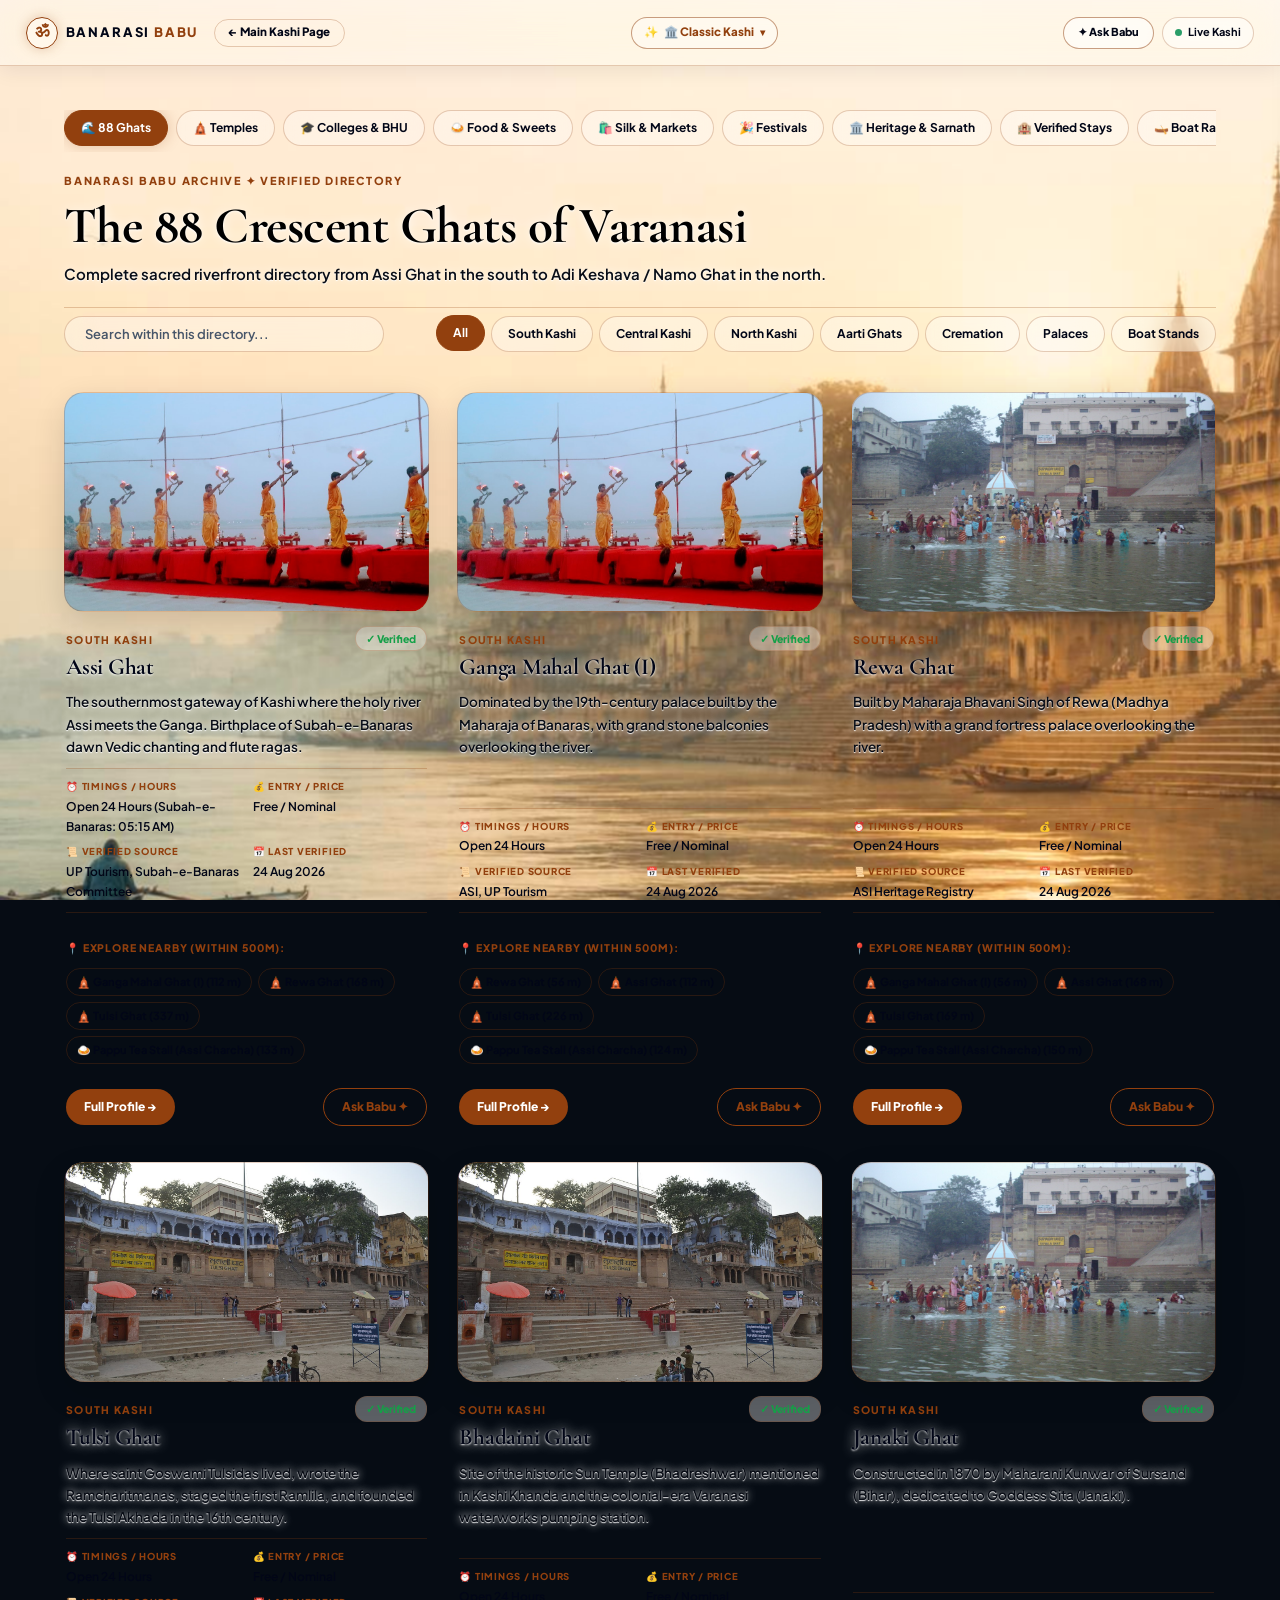
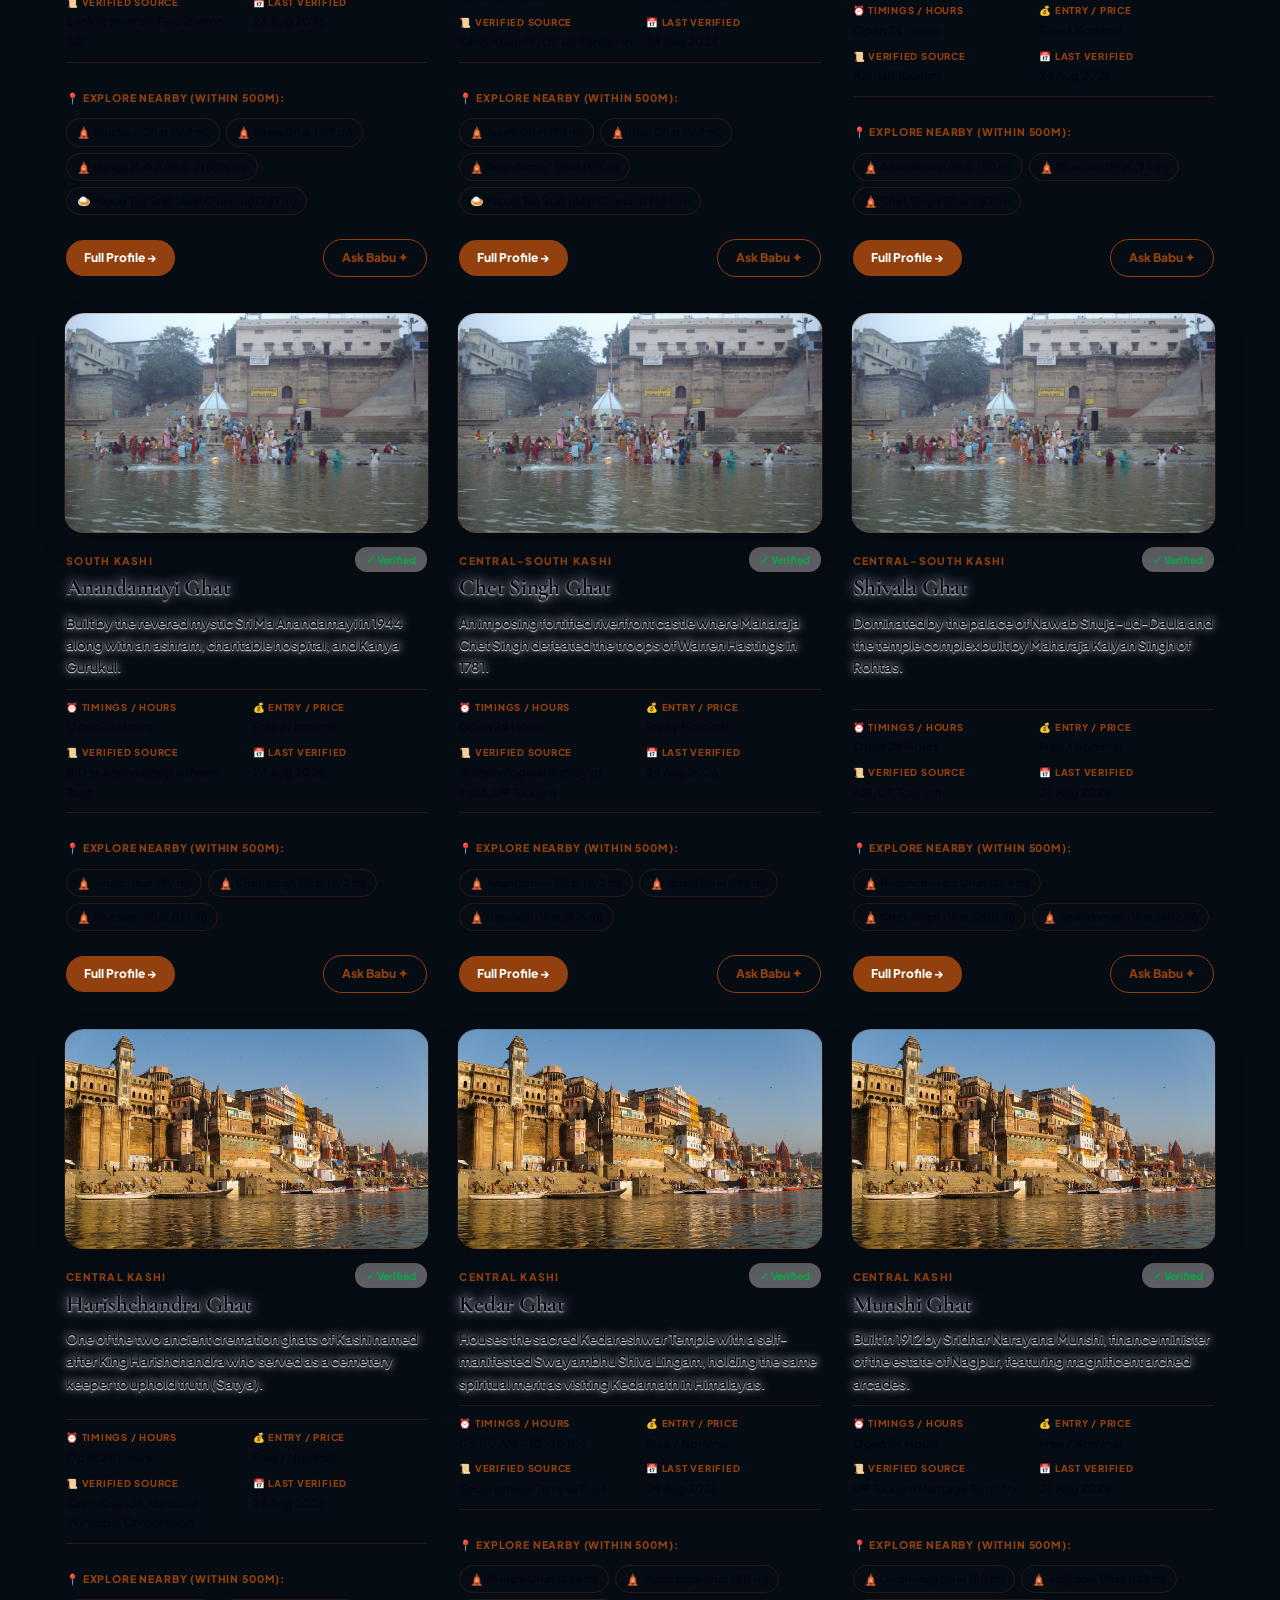
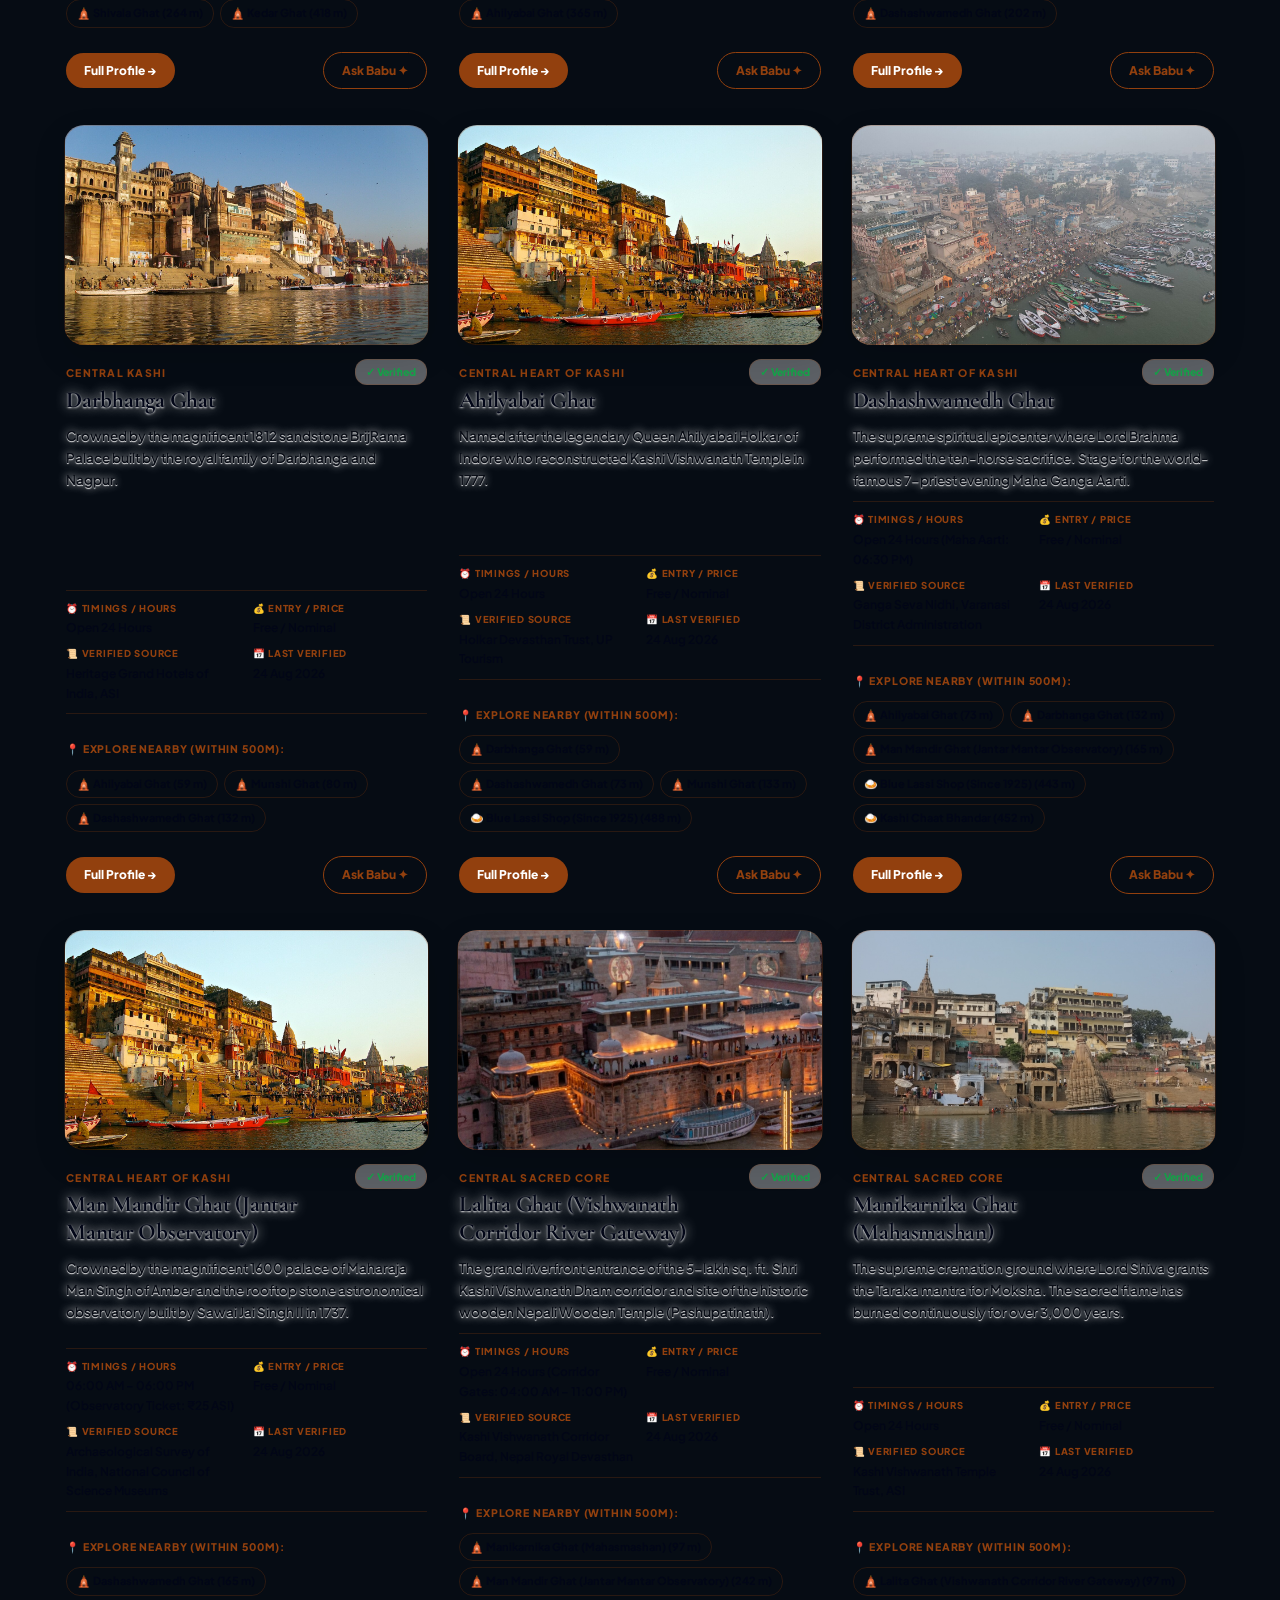
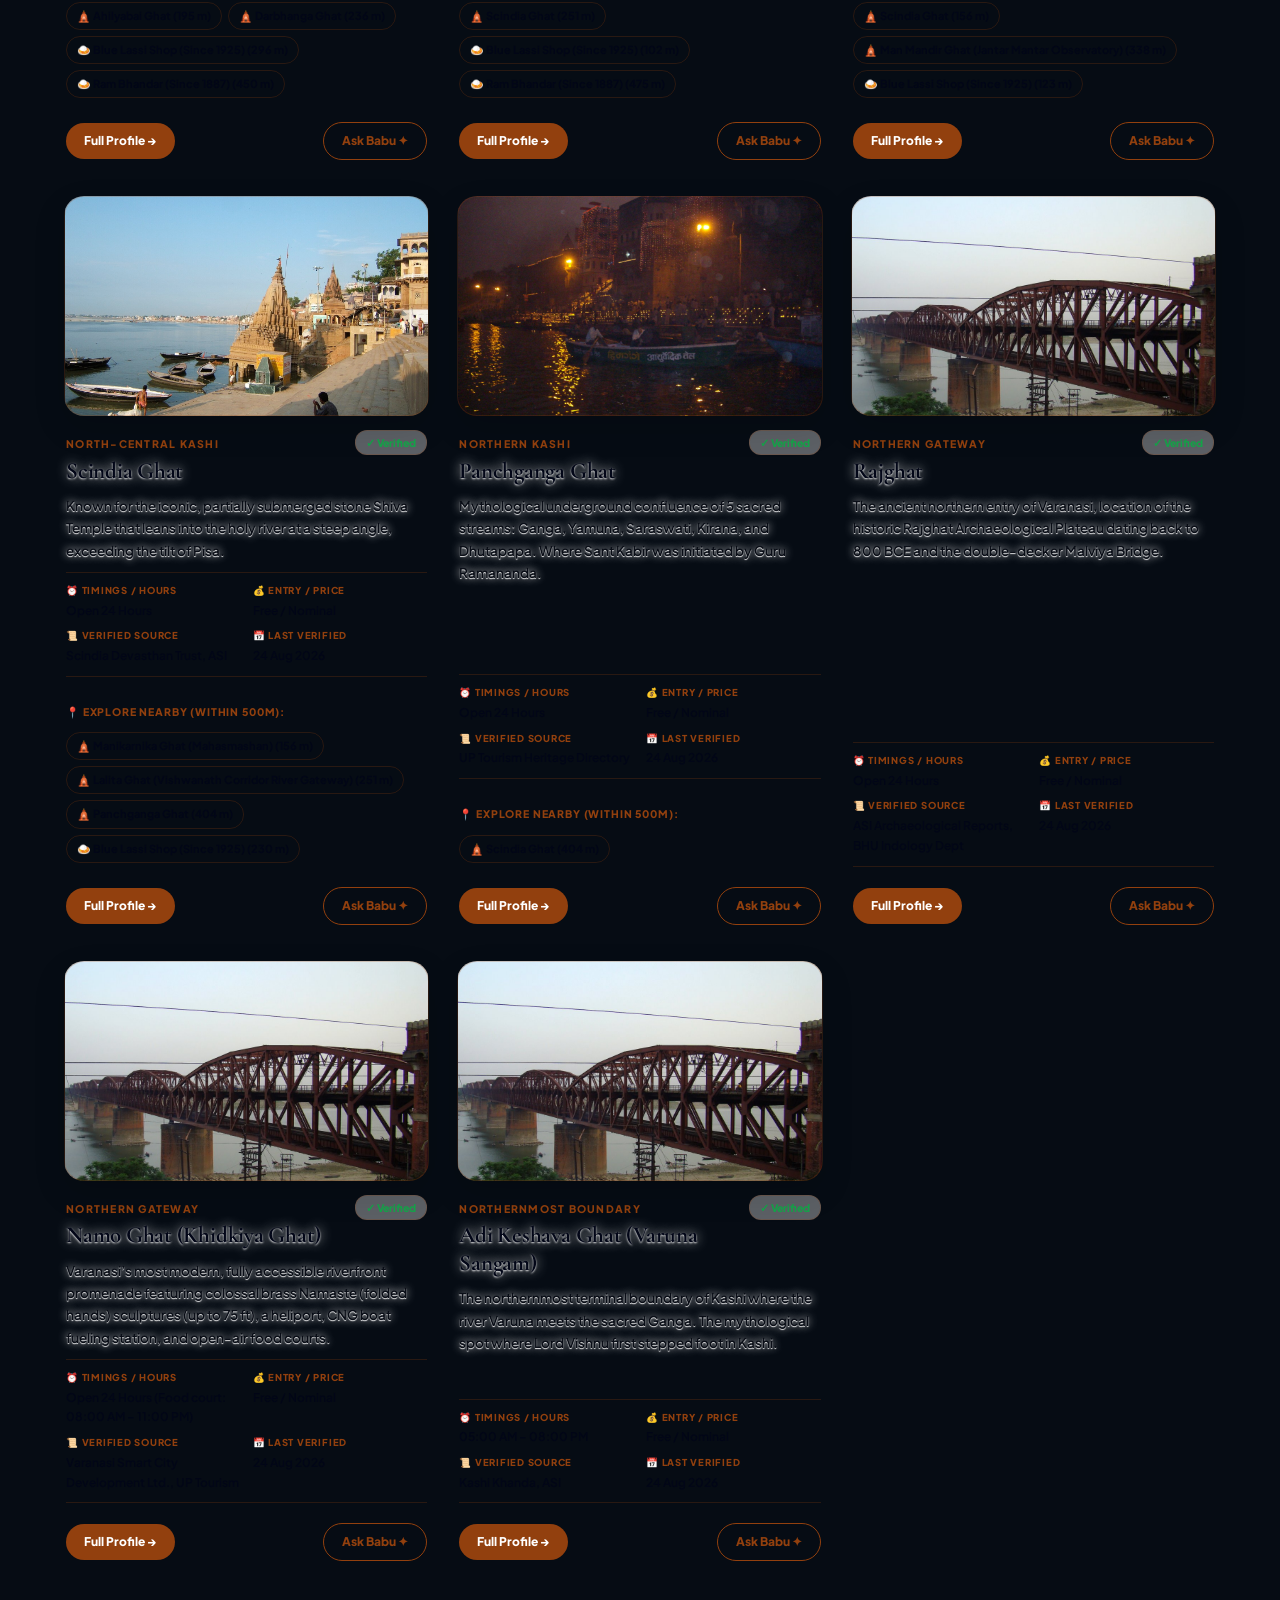
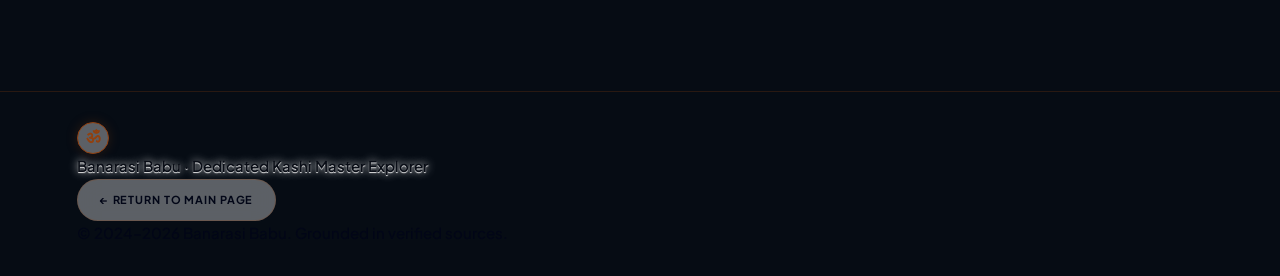
==== category.html @ a5ce39dd "feat: initialize Banarasi Babu project repository and core directory structure" ====
<!doctype html>
<html lang="en" data-page-theme="normal" data-theme-mode="day">
<head>
  <meta charset="UTF-8">
  <meta name="viewport" content="width=device-width, initial-scale=1.0">
  <meta name="description" content="Banarasi Babu — Dedicated Master Explorer for Varanasi Ghats, Temples, Heritage, Food, and Markets.">
  <title>Master Explorer | Banarasi Babu</title>
  
  <!-- Google Fonts: Cormorant Garamond (Editorial Serif) & Plus Jakarta Sans (Clean Modern UI) -->
  <link rel="preconnect" href="https://fonts.googleapis.com">
  <link rel="preconnect" href="https://fonts.gstatic.com" crossorigin>
  <link href="https://fonts.googleapis.com/css2?family=Cormorant+Garamond:ital,wght@0,500;0,600;0,700;1,500;1,600;1,700&family=Plus+Jakarta+Sans:wght@400;500;600;700;800&display=swap" rel="stylesheet">
  
  <link rel="stylesheet" href="styles.css">
  <link rel="stylesheet" href="category.css">
</head>
<body>
  <!-- ====================================================================
       FULL-PAGE 100% UNBLOCKED LIVING 4K BACKGROUND (PARALLAX MOTION)
       ==================================================================== -->
  <div class="ambient-living-bg-container" id="ambient-living-bg" aria-hidden="true">
    <div class="living-photo-layer" id="living-photo-layer"></div>
    <canvas class="living-particle-canvas" id="living-particle-canvas"></canvas>
    <div class="ambient-clarity-overlay"></div>
  </div>

  <!-- ====================================================================
       BEAUTIFULLY DECORATED SLEEK FLOATING HEADER
       ==================================================================== -->
  <header class="luxury-floating-navbar" data-header>
    <div class="nav-brand-group">
      <a class="brand" href="index.html" aria-label="Back to home">
        <span class="brand-om" aria-hidden="true">ॐ</span>
        <span class="brand-name">BANARASI <em>BABU</em></span>
      </a>
      <a href="index.html" class="back-home-pill">← Main Kashi Page</a>
      <span class="mode-badge" data-mode-indicator>☀️ DAYLIGHT MOOD</span>
    </div>

    <!-- Main Navigation Links -->
    <nav class="desktop-nav-menu" aria-label="Category Navigation">
      <!-- Compact Themes Dropdown Button -->
      <div class="theme-picker-container">
        <button class="theme-dropdown-btn" data-theme-toggle aria-expanded="false" aria-label="Select Kashi Theme">
          <span class="theme-btn-icon">✨</span>
          <span data-active-theme-text>Themes (9)</span>
          <span class="dropdown-chevron">▾</span>
        </button>
        
        <!-- Dropdown Menu of Themes -->
        <div class="theme-dropdown-menu" data-theme-menu aria-hidden="true">
          <span class="dropdown-header-tag">CHOOSE ATMOSPHERE:</span>
          <div class="theme-options-grid">
            <button class="theme-menu-item active" data-set-theme="normal">
              <span class="t-icon">🏛️</span>
              <div><strong>Classic Kashi</strong><small>Day · Everyday Living</small></div>
            </button>
            <button class="theme-menu-item" data-set-theme="ganga">
              <span class="t-icon">🌊</span>
              <div><strong>Ganga Flow</strong><small>Day · Sacred Waters</small></div>
            </button>
            <button class="theme-menu-item" data-set-theme="masan_holi">
              <span class="t-icon">🕉️</span>
              <div><strong>Masan Holi</strong><small>Day · Sacred Pyre Ash</small></div>
            </button>
            <button class="theme-menu-item" data-set-theme="rangbhari_ekadashi">
              <span class="t-icon">🌸</span>
              <div><strong>Rangbhari Ekadashi</strong><small>Day · Gulal Utsav</small></div>
            </button>
            <button class="theme-menu-item" data-set-theme="galiyan">
              <span class="t-icon">🏮</span>
              <div><strong>Banaras Ki Galiyan</strong><small>Day · Ancient Lanes</small></div>
            </button>
            <button class="theme-menu-item" data-set-theme="ganga_aarti">
              <span class="t-icon">🪔</span>
              <div><strong>Ganga Aarti</strong><small>Night · Maha Aarti Fire</small></div>
            </button>
            <button class="theme-menu-item" data-set-theme="dev_diwali">
              <span class="t-icon">✨</span>
              <div><strong>Dev Diwali</strong><small>Night · 1 Million Diyas</small></div>
            </button>
            <button class="theme-menu-item" data-set-theme="bhasma_aarti">
              <span class="t-icon">🔱</span>
              <div><strong>Bhasma Aarti</strong><small>Night · Shiv Naad</small></div>
            </button>
            <button class="theme-menu-item" data-set-theme="mahashivratri">
              <span class="t-icon">🌙</span>
              <div><strong>Mahashivratri</strong><small>Night · Cosmic Jaagran</small></div>
            </button>
          </div>
        </div>
      </div>
    </nav>

    <!-- Header Quick Actions -->
    <div class="nav-action-group">
      <button class="quick-babu-btn" data-ai-trigger>✦ Ask Babu</button>
      <a href="index.html#live" class="quick-now-btn" aria-label="Now in Kashi">
        <span class="pulse"></span> <span class="now-text">Live Kashi</span>
      </a>
      <button class="mobile-toggle" data-menu-trigger aria-label="Open menu">
        <span></span><span></span>
      </button>
    </div>
  </header>

  <!-- ====================================================================
       MOBILE SLIDE DRAWER
       ==================================================================== -->
  <aside class="mobile-drawer" data-mobile-drawer aria-hidden="true">
    <div class="drawer-head">
      <span class="brand">
        <span class="brand-om">ॐ</span>
        <span class="brand-name">BANARASI <em>BABU</em></span>
      </span>
      <button class="close-btn" data-mobile-close aria-label="Close">×</button>
    </div>
    <div class="drawer-body">
      <span class="drawer-title">SELECT ATMOSPHERE:</span>
      <div class="drawer-themes">
        <button class="nav-pill active" data-set-theme="normal">🏛️ Classic Kashi</button>
        <button class="nav-pill" data-set-theme="ganga">🌊 Ganga Flow</button>
        <button class="nav-pill" data-set-theme="masan_holi">🕉️ Masan Holi</button>
        <button class="nav-pill" data-set-theme="rangbhari_ekadashi">🌸 Rangbhari</button>
        <button class="nav-pill" data-set-theme="galiyan">🏮 Galiyan</button>
        <button class="nav-pill" data-set-theme="ganga_aarti">🪔 Ganga Aarti</button>
        <button class="nav-pill" data-set-theme="dev_diwali">✨ Dev Diwali</button>
        <button class="nav-pill" data-set-theme="bhasma_aarti">🔱 Bhasma Aarti</button>
        <button class="nav-pill" data-set-theme="mahashivratri">🌙 Mahashivratri</button>
      </div>
      <nav class="drawer-links">
        <a href="index.html" class="d-link">🏠 Main Home Page</a>
        <a href="category.html?type=ghats" class="d-link">🌊 88 Crescent Ghats</a>
        <a href="category.html?type=temples" class="d-link">🙏 Temples & Sanctums</a>
        <a href="category.html?type=heritage" class="d-link">🏛️ Heritage & Sarnath</a>
        <a href="category.html?type=food" class="d-link">🍛 Food & Halwais</a>
        <a href="category.html?type=markets" class="d-link">🛍️ Markets & Silk</a>
        <a href="category.html?type=festivals" class="d-link">🎉 Festivals Calendar</a>
        <a href="category.html?type=stay" class="d-link">🏨 Stay by Area</a>
      </nav>
    </div>
  </aside>

  <main id="top" class="category-page-main">
    <!-- ====================================================================
         STREAMLINED CATEGORY HERO & FILTER BAR
         ==================================================================== -->
    <section class="cat-header-hero">
      <div class="cat-hero-container">
        
        <!-- Category Navigation Chips -->
        <div class="cat-quick-nav-scroller">
          <a href="category.html?type=ghats" class="cat-tab-chip" data-cat-link="ghats">🌊 88 Ghats</a>
          <a href="category.html?type=temples" class="cat-tab-chip" data-cat-link="temples">🛕 Temples</a>
          <a href="category.html?type=education" class="cat-tab-chip" data-cat-link="education">🎓 Colleges & BHU</a>
          <a href="category.html?type=food" class="cat-tab-chip" data-cat-link="food">🍛 Food & Sweets</a>
          <a href="category.html?type=markets" class="cat-tab-chip" data-cat-link="markets">🛍️ Silk & Markets</a>
          <a href="category.html?type=festivals" class="cat-tab-chip" data-cat-link="festivals">🎉 Festivals</a>
          <a href="category.html?type=heritage" class="cat-tab-chip" data-cat-link="heritage">🏛️ Heritage & Sarnath</a>
          <a href="category.html?type=stay" class="cat-tab-chip" data-cat-link="stay">🏨 Verified Stays</a>
          <a href="category.html?type=transport" class="cat-tab-chip" data-cat-link="transport">🛶 Boat Rates</a>
          <a href="category.html?type=safety" class="cat-tab-chip" data-cat-link="safety">🚨 Helpline 112</a>
        </div>

        <!-- Clean Title Cluster -->
        <div class="cat-title-wrap">
          <span class="cat-kicker">BANARASI BABU ARCHIVE ✦ VERIFIED DIRECTORY</span>
          <h1 class="cat-heading" data-hero-title>The 88 Crescent Ghats of Varanasi</h1>
          <p class="cat-narrative" data-hero-desc>Southern Assi to Northern Rajghat · Verified history, purana citations, and sacred timings.</p>
        </div>

        <!-- Floating Search & Subcategory Filter Bar -->
        <div class="cat-filter-toolbar">
          <input type="text" placeholder="Search within this directory..." class="cat-search-field" data-cat-search aria-label="Search places">
          <div class="cat-filter-pills" data-cat-filters></div>
        </div>

      </div>
    </section>

    <!-- ====================================================================
         DYNAMIC EDITORIAL CONTENT GRID (100% PURE TRANSPARENT CARDS)
         ==================================================================== -->
    <section class="category-content-container">
      <div class="category-dynamic-grid" data-category-grid></div>
    </section>
  </main>

  <!-- ====================================================================
       "ASK BANARASI BABU" AI CONCIERGE DRAWER
       ==================================================================== -->
  <aside class="ai-concierge-panel" data-ai-panel aria-hidden="true">
    <div class="concierge-head">
      <div class="concierge-title-box">
        <span class="concierge-om">ॐ</span>
        <div>
          <h3>Banarasi Babu</h3>
          <small>Grounded Varanasi Knowledge Engine · Zero Hallucinations</small>
        </div>
      </div>
      <button class="close-concierge" data-ai-close aria-label="Close">×</button>
    </div>

    <div class="concierge-body" data-ai-messages>
      <div class="ai-msg bot">
        <p><strong>प्रणाम! Namaste.</strong> I am your living companion to Varanasi, directly grounded in verified temple, ghat, food, and festival databases. Ask me anything about Kashi!</p>
      </div>
      <div class="prompt-chips">
        <button class="chip" data-send-prompt="What should I do in Kashi after 6 PM today?">🌙 What to do after 6 PM?</button>
        <button class="chip" data-send-prompt="Where can I find authentic Kachori Sabzi and Malaiyo?">🍛 Best breakfast & sweets</button>
        <button class="chip" data-send-prompt="What is the best morning walking route starting from Assi Ghat?">🚶 Best morning walk from Assi</button>
        <button class="chip" data-send-prompt="Where should I buy genuine Silk Sarees and beaten brass?">🛍️ Saree & brass buying advice</button>
      </div>
    </div>

    <form class="concierge-form" data-ai-form>
      <input type="text" placeholder="Ask Banarasi Babu anything about Kashi..." class="concierge-input" data-ai-input required>
      <button type="submit" class="concierge-submit" aria-label="Send">✦</button>
    </form>
  </aside>

  <!-- ====================================================================
       SITE FOOTER
       ==================================================================== -->
  <footer class="site-footer">
    <div class="footer-inner">
      <div class="footer-brand">
        <span class="brand-om">ॐ</span>
        <p>Banarasi Babu · Dedicated Kashi Master Explorer</p>
      </div>
      <a href="index.html" class="btn-glass">← Return to Main Page</a>
      <div class="footer-copy">© 2024–2026 Banarasi Babu. Grounded in verified sources.</div>
    </div>
  </footer>

  <!-- Master Knowledge Database Layer -->
  <script src="data/places.js"></script>
  <script src="data/ghats.js"></script>
  <script src="data/activities.js"></script>
  <script src="data/festivals.js"></script>
  <script src="data/food.js"></script>
  <script src="data/markets.js"></script>
  <script src="data/hotels.js"></script>
  <script src="data/culture.js"></script>
  <script src="data/safety-transport.js"></script>
  
  <!-- Core Engines Layer -->
  <script src="engine/geo-engine.js"></script>
  <script src="engine/live-engine.js"></script>
  <script src="engine/festival-engine.js"></script>
  <script src="engine/trip-memory.js"></script>
  <script src="engine/ai-brain.js"></script>

  <!-- Category Page Dedicated Controller -->
  <script src="category.js"></script>
</body>
</html>
---- styles.css ----
/* ==========================================================================
   BANARASI BABU — LIVING DIGITAL KASHI & EDITORIAL PLATFORM
   100% UNBLOCKED LIVING BACKGROUND & PURE SHEER EDITORIAL DESIGN SYSTEM
   Real photographs on every card · True photo transparency · High-contrast typography
   ========================================================================== */

/* --------------------------------------------------------------------------
   1. DAY (LIGHT) vs. NIGHT (DARK) CORE CSS MATRICES
   -------------------------------------------------------------------------- */
:root {
  --serif: 'Cormorant Garamond', Georgia, serif;
  --sans: 'Plus Jakarta Sans', -apple-system, BlinkMacSystemFont, sans-serif;
  --ease: cubic-bezier(0.2, 0.8, 0.2, 1);
}

/* ☀️ DAYTIME BASE MATRICES (Deep Ink Typography & Sheer Frosted Glass) */
[data-theme-mode="day"] {
  --bg-solid-base: #f8fafc;
  --text-primary: #020617;
  --text-secondary: #1e293b;
  --text-muted: #475569;
  --header-bg: rgba(255, 255, 255, 0.45);
  --header-border: rgba(0, 0, 0, 0.12);
  --dropdown-bg: rgba(255, 255, 255, 0.45);
  --border-divider: rgba(0, 0, 0, 0.12);
  --pill-bg: rgba(255, 255, 255, 0.35);
  --tag-bg: rgba(255, 255, 255, 0.45);
  --card-bg: transparent;
  --card-border: rgba(0, 0, 0, 0.12);
  --card-hover-bg: rgba(255, 255, 255, 0.55);
  --photo-opacity: 1;
}

/* 🌙 NIGHTTIME / DUSK BASE MATRICES (Pure Luminous Typography & Sheer Nocturnal Glass) */
[data-theme-mode="night"] {
  --bg-solid-base: #060c14;
  --text-primary: #ffffff;
  --text-secondary: #e2e8f0;
  --text-muted: #94a3b8;
  --header-bg: rgba(8, 14, 24, 0.55);
  --header-border: rgba(255, 255, 255, 0.14);
  --dropdown-bg: rgba(8, 14, 24, 0.55);
  --border-divider: rgba(255, 255, 255, 0.14);
  --pill-bg: rgba(255, 255, 255, 0.08);
  --tag-bg: rgba(8, 14, 24, 0.55);
  --card-bg: transparent;
  --card-border: rgba(255, 255, 255, 0.14);
  --card-hover-bg: rgba(14, 22, 36, 0.65);
  --photo-opacity: 1;
}

/* --------------------------------------------------------------------------
   2. INDIVIDUAL 9 THEMES (HIGH CONTRAST ACCENTS)
   -------------------------------------------------------------------------- */
[data-page-theme="normal"] {
  --text-accent: #92400e;
  --theme-glow: rgba(146, 64, 14, 0.25);
  --btn-primary-bg: #0f172a;
  --btn-primary-text: #ffffff;
  --pill-active-bg: #0f172a;
  --pill-active-text: #ffffff;
  --tag-border: rgba(146, 64, 14, 0.5);
  --border-divider: rgba(146, 64, 14, 0.25);
}

[data-page-theme="ganga"] {
  --text-accent: #0369a1;
  --theme-glow: rgba(3, 105, 161, 0.25);
  --btn-primary-bg: #0369a1;
  --btn-primary-text: #ffffff;
  --pill-active-bg: #0369a1;
  --pill-active-text: #ffffff;
  --tag-border: rgba(3, 105, 161, 0.5);
  --border-divider: rgba(3, 105, 161, 0.25);
}

[data-page-theme="ganga_aarti"] {
  --text-accent: #f59e0b;
  --theme-glow: rgba(245, 158, 11, 0.35);
  --btn-primary-bg: #f59e0b;
  --btn-primary-text: #0f172a;
  --pill-active-bg: #f59e0b;
  --pill-active-text: #0f172a;
  --tag-border: rgba(245, 158, 11, 0.5);
  --border-divider: rgba(245, 158, 11, 0.25);
}

[data-page-theme="dev_diwali"] {
  --text-accent: #fbbf24;
  --theme-glow: rgba(251, 191, 36, 0.35);
  --btn-primary-bg: #fbbf24;
  --btn-primary-text: #0f172a;
  --pill-active-bg: #fbbf24;
  --pill-active-text: #0f172a;
  --tag-border: rgba(251, 191, 36, 0.5);
  --border-divider: rgba(251, 191, 36, 0.25);
}

[data-page-theme="masan_holi"] {
  --text-accent: #b91c1c;
  --theme-glow: rgba(185, 28, 28, 0.3);
  --btn-primary-bg: #b91c1c;
  --btn-primary-text: #ffffff;
  --pill-active-bg: #b91c1c;
  --pill-active-text: #ffffff;
  --tag-border: rgba(185, 28, 28, 0.5);
  --border-divider: rgba(185, 28, 28, 0.25);
}

[data-page-theme="bhasma_aarti"] {
  --text-accent: #93c5fd;
  --theme-glow: rgba(147, 197, 253, 0.35);
  --btn-primary-bg: #93c5fd;
  --btn-primary-text: #0f172a;
  --pill-active-bg: #93c5fd;
  --pill-active-text: #0f172a;
  --tag-border: rgba(147, 197, 253, 0.5);
  --border-divider: rgba(147, 197, 253, 0.25);
}

[data-page-theme="mahashivratri"] {
  --text-accent: #60a5fa;
  --theme-glow: rgba(96, 165, 250, 0.35);
  --btn-primary-bg: #60a5fa;
  --btn-primary-text: #0f172a;
  --pill-active-bg: #60a5fa;
  --pill-active-text: #0f172a;
  --tag-border: rgba(96, 165, 250, 0.5);
  --border-divider: rgba(96, 165, 250, 0.25);
}

[data-page-theme="rangbhari_ekadashi"] {
  --text-accent: #be123c;
  --theme-glow: rgba(190, 18, 60, 0.3);
  --btn-primary-bg: #be123c;
  --btn-primary-text: #ffffff;
  --pill-active-bg: #be123c;
  --pill-active-text: #ffffff;
  --tag-border: rgba(190, 18, 60, 0.5);
  --border-divider: rgba(190, 18, 60, 0.25);
}

[data-page-theme="galiyan"] {
  --text-accent: #9a3412;
  --theme-glow: rgba(154, 52, 18, 0.3);
  --btn-primary-bg: #9a3412;
  --btn-primary-text: #ffffff;
  --pill-active-bg: #9a3412;
  --pill-active-text: #ffffff;
  --tag-border: rgba(154, 52, 18, 0.5);
  --border-divider: rgba(154, 52, 18, 0.25);
}

/* --------------------------------------------------------------------------
   GLOBAL RESETS & CRISP TYPOGRAPHY (ZERO FUZZY GLOW)
   -------------------------------------------------------------------------- */
*, *::before, *::after {
  box-sizing: border-box;
}

html {
  scroll-behavior: smooth;
  font-size: 16px;
  background-color: #060c14;
}

body {
  margin: 0;
  color: var(--text-primary);
  font-family: var(--sans);
  font-size: 15px;
  font-weight: 500;
  line-height: 1.65;
  overflow-x: hidden;
  -webkit-font-smoothing: antialiased;
  min-height: 100vh;
  background-color: transparent !important;
}

a {
  color: inherit;
  text-decoration: none;
}

button {
  font: inherit;
  color: inherit;
  cursor: pointer;
}

h1, h2, h3, h4, p {
  margin: 0;
}

[data-theme-mode="day"] h1, 
[data-theme-mode="day"] h2, 
[data-theme-mode="day"] h3, 
[data-theme-mode="day"] h4 {
  color: #000000;
  text-shadow: 0 0 12px rgba(255, 255, 255, 0.85), 0 1px 2px rgba(255, 255, 255, 0.95);
}

[data-theme-mode="day"] p,
[data-theme-mode="day"] .hero-lead-narrative,
[data-theme-mode="day"] .card-body-narrative {
  color: #090d16;
  font-weight: 600;
  line-height: 1.65;
  text-shadow: 0 0 8px rgba(255, 255, 255, 0.85), 0 1px 1px rgba(255, 255, 255, 0.9);
}

[data-theme-mode="night"] h1, 
[data-theme-mode="night"] h2, 
[data-theme-mode="night"] h3, 
[data-theme-mode="night"] h4 {
  color: #ffffff;
  text-shadow: 0 2px 10px rgba(0, 0, 0, 0.9), 0 1px 3px rgba(0, 0, 0, 0.95);
}

[data-theme-mode="night"] p,
[data-theme-mode="night"] .hero-lead-narrative,
[data-theme-mode="night"] .card-body-narrative {
  color: #f1f5f9;
  font-weight: 500;
  line-height: 1.65;
  text-shadow: 0 1px 6px rgba(0, 0, 0, 0.85), 0 1px 2px rgba(0, 0, 0, 0.9);
}

h1, h2, h3, h4 {
  font-family: var(--serif);
  font-weight: 700;
  line-height: 1.05;
  letter-spacing: -0.01em;
}

h1 { font-size: clamp(2.4rem, 4.4vw, 4.2rem); }
h2 { font-size: clamp(2.2rem, 3.8vw, 3.6rem); }
h3 { font-size: clamp(1.8rem, 2.8vw, 2.6rem); }
h4 { font-size: 1.4rem; }

i {
  font-style: italic;
  color: var(--text-accent);
  font-weight: 600;
}

.section-kicker {
  display: inline-flex;
  align-items: center;
  gap: 10px;
  color: var(--text-accent);
  font-size: 11px;
  font-weight: 800;
  letter-spacing: 0.16em;
  text-transform: uppercase;
  margin-bottom: 6px;
}

.section-kicker span {
  width: 28px;
  height: 1.5px;
  background: currentColor;
}

.w-full { width: 100%; }
.mt-4 { margin-top: 16px; }

/* --------------------------------------------------------------------------
   FULL-PAGE LIVING 4K BACKGROUND
   -------------------------------------------------------------------------- */
.ambient-living-bg-container {
  position: fixed;
  inset: 0;
  z-index: -1;
  pointer-events: none;
  overflow: hidden;
  background: transparent;
}

.living-photo-layer {
  position: absolute;
  inset: -25vh -15vw;
  width: 130vw;
  height: 150vh;
  background-image: url('photos/normal.jpg');
  background-size: cover;
  background-position: center 36%;
  transition: background-image 0.7s var(--ease);
  will-change: transform;
  filter: saturate(115%) contrast(105%);
  opacity: 1;
}

.living-particle-canvas {
  position: absolute;
  inset: 0;
  width: 100%;
  height: 100%;
  pointer-events: none;
  z-index: 1;
}

.ambient-clarity-overlay {
  position: absolute;
  inset: 0;
  z-index: 2;
  pointer-events: none;
  background: transparent;
}

[data-theme-mode="day"] .ambient-clarity-overlay {
  background: transparent;
}

[data-theme-mode="night"] .ambient-clarity-overlay {
  background: linear-gradient(180deg, rgba(4, 8, 16, 0.25) 0%, rgba(4, 8, 16, 0.05) 50%, rgba(4, 8, 16, 0.30) 100%);
}

/* --------------------------------------------------------------------------
   FLOATING NAVBAR & THEME DROPDOWN
   -------------------------------------------------------------------------- */
.luxury-floating-navbar {
  position: fixed;
  top: 0;
  left: 0;
  right: 0;
  width: 100%;
  height: 66px;
  z-index: 1000;
  padding: 0 max(16px, 2vw);
  display: flex;
  justify-content: space-between;
  align-items: center;
  gap: 12px;
  background: var(--header-bg);
  backdrop-filter: blur(24px) saturate(180%);
  -webkit-backdrop-filter: blur(24px);
  border-bottom: 1px solid var(--border-divider);
  box-shadow: 0 4px 20px rgba(0, 0, 0, 0.08);
}

.nav-brand-group {
  display: flex;
  align-items: center;
  gap: 8px;
  flex-shrink: 0;
}

.brand {
  display: flex;
  align-items: center;
  gap: 8px;
  text-decoration: none;
  flex-shrink: 0;
}

.brand-om {
  display: grid;
  place-items: center;
  width: 32px;
  height: 32px;
  border: 1.5px solid var(--text-accent);
  border-radius: 50%;
  font-family: var(--serif);
  font-size: 17px;
  font-weight: 700;
  color: var(--text-accent);
  background: var(--pill-bg);
  box-shadow: 0 0 12px var(--theme-glow);
  flex-shrink: 0;
}

.brand-name {
  font-size: 13px;
  font-weight: 800;
  line-height: 1;
  letter-spacing: 0.14em;
  color: var(--text-primary);
  white-space: nowrap;
}

.brand-name em {
  color: var(--text-accent);
  font-style: normal;
}

.mode-badge {
  display: inline-flex;
  align-items: center;
  justify-content: center;
  height: 28px;
  font-size: 9.5px;
  font-weight: 800;
  letter-spacing: 0.08em;
  padding: 0 10px;
  border-radius: 20px;
  background: var(--tag-bg);
  border: 1px solid var(--tag-border);
  color: var(--text-accent);
  white-space: nowrap;
  flex-shrink: 0;
}

.back-home-pill {
  display: inline-flex;
  align-items: center;
  justify-content: center;
  height: 28px;
  padding: 0 12px;
  background: var(--pill-bg);
  border: 1px solid var(--border-divider);
  border-radius: 20px;
  font-size: 11px;
  font-weight: 800;
  color: var(--text-primary);
  white-space: nowrap;
  flex-shrink: 0;
  text-decoration: none;
  transition: all 0.2s ease;
}

.back-home-pill:hover {
  background: var(--text-accent);
  color: #ffffff;
}

.desktop-nav-menu {
  display: flex;
  align-items: center;
  gap: clamp(8px, 1vw, 16px);
  flex-wrap: nowrap;
}

.nav-link {
  font-size: clamp(11.5px, 0.85vw, 12.5px);
  font-weight: 700;
  letter-spacing: 0.02em;
  color: var(--text-primary);
  transition: color 0.2s;
  padding: 6px 4px;
  white-space: nowrap;
  display: inline-flex;
  align-items: center;
  flex-shrink: 0;
}

.nav-link:hover {
  color: var(--text-accent);
}

.theme-picker-container {
  position: relative;
  flex-shrink: 0;
}

.theme-dropdown-btn {
  display: inline-flex;
  align-items: center;
  justify-content: center;
  gap: 6px;
  height: 32px;
  background: var(--pill-bg);
  border: 1px solid var(--tag-border);
  border-radius: 20px;
  padding: 0 12px;
  font-size: 11.5px;
  font-weight: 800;
  color: var(--text-accent);
  white-space: nowrap;
  flex-shrink: 0;
  transition: all 0.2s ease;
}

.theme-dropdown-btn:hover {
  background: var(--text-accent);
  color: #ffffff;
}

.dropdown-chevron { font-size: 10px; }

.theme-dropdown-menu {
  position: absolute;
  top: calc(100% + 10px);
  right: 0;
  width: 320px;
  background: var(--dropdown-bg);
  backdrop-filter: blur(28px) saturate(180%);
  -webkit-backdrop-filter: blur(28px);
  border: 1.5px solid var(--border-divider);
  border-radius: 16px;
  padding: 14px;
  box-shadow: 0 16px 45px rgba(0, 0, 0, 0.3);
  display: none;
  flex-direction: column;
  gap: 8px;
  z-index: 150;
}

.theme-dropdown-menu.open { display: flex; }

.dropdown-header-tag {
  font-size: 10px;
  font-weight: 800;
  letter-spacing: 0.12em;
  color: var(--text-accent);
  padding: 0 4px;
}

.theme-options-grid {
  display: grid;
  grid-template-columns: 1fr;
  gap: 5px;
  max-height: 380px;
  overflow-y: auto;
  padding-right: 4px;
}

.theme-options-grid::-webkit-scrollbar {
  width: 4px;
}

.theme-options-grid::-webkit-scrollbar-thumb {
  background: var(--border-divider);
  border-radius: 4px;
}

.theme-options-grid::-webkit-scrollbar-track {
  background: transparent;
}

.theme-menu-item {
  display: flex;
  align-items: center;
  gap: 10px;
  padding: 8px 12px;
  border-radius: 12px;
  border: 1px solid transparent;
  background: transparent;
  text-align: left;
  transition: all 0.2s ease;
}

.theme-menu-item .t-icon { font-size: 18px; }
.theme-menu-item strong { display: block; font-size: 12px; color: var(--text-primary); }
.theme-menu-item small { display: block; font-size: 10px; color: var(--text-muted); }

.theme-menu-item:hover {
  background: var(--pill-bg);
  border-color: var(--border-divider);
}

.theme-menu-item.active {
  background: var(--pill-bg);
  border-color: var(--text-accent);
  box-shadow: 0 0 10px var(--theme-glow);
}

.theme-menu-item.active strong { color: var(--text-accent); }

.nav-action-group {
  display: flex;
  align-items: center;
  gap: 8px;
  flex-shrink: 0;
}

.quick-babu-btn {
  display: inline-flex;
  align-items: center;
  justify-content: center;
  height: 32px;
  border: 1px solid var(--tag-border);
  background: var(--tag-bg);
  color: var(--text-primary);
  padding: 0 14px;
  border-radius: 20px;
  font-size: 11px;
  font-weight: 800;
  white-space: nowrap;
  flex-shrink: 0;
  backdrop-filter: blur(14px);
  -webkit-backdrop-filter: blur(14px);
  transition: all 0.2s;
}

.quick-babu-btn:hover {
  background: var(--text-accent);
  color: #ffffff;
}

.quick-now-btn {
  display: inline-flex;
  align-items: center;
  justify-content: center;
  gap: 6px;
  height: 32px;
  border: 1px solid var(--border-divider);
  background: var(--pill-bg);
  color: var(--text-primary);
  padding: 0 12px;
  border-radius: 20px;
  font-size: 11px;
  font-weight: 700;
  white-space: nowrap;
  flex-shrink: 0;
  backdrop-filter: blur(14px);
  -webkit-backdrop-filter: blur(14px);
}

.pulse {
  width: 7px;
  height: 7px;
  background: #2a9d68;
  border-radius: 50%;
  flex-shrink: 0;
}

.mobile-toggle {
  display: none;
  border: 0;
  background: var(--pill-bg);
  padding: 6px 8px;
  border-radius: 8px;
}

.mobile-toggle span {
  display: block;
  background: var(--text-primary);
  height: 2px;
  width: 18px;
  margin: 3px 0;
}

/* --------------------------------------------------------------------------
   HERO SECTION
   -------------------------------------------------------------------------- */
.hero-open {
  min-height: 88vh;
  display: flex;
  align-items: center;
  justify-content: flex-start;
  padding: 135px max(24px, 6vw) 70px;
}

.hero-open-inner {
  width: 100%;
  max-width: 1100px;
  display: flex;
  flex-direction: column;
  align-items: flex-start;
  gap: 24px;
}

.hero-mood-badge {
  display: inline-flex;
  align-items: center;
  gap: 8px;
  background: var(--tag-bg);
  border: 1.5px solid var(--tag-border);
  color: var(--text-accent);
  padding: 6px 18px;
  border-radius: 30px;
  font-size: 11px;
  font-weight: 800;
  letter-spacing: 0.08em;
  text-transform: uppercase;
  backdrop-filter: blur(14px);
  -webkit-backdrop-filter: blur(14px);
}

.hero-mood-badge .dot {
  width: 8px;
  height: 8px;
  border-radius: 50%;
  background: var(--text-accent);
}

.hero-typography {
  display: flex;
  flex-direction: column;
  gap: 14px;
  max-width: 860px;
}

.rotating-title-wrapper {
  min-height: 90px;
  display: flex;
  align-items: center;
}

.rotating-hero-title {
  transition: opacity 0.5s var(--ease), transform 0.5s var(--ease);
}

.rotating-hero-title.fade-out {
  opacity: 0;
  transform: translateY(-6px);
}

.rotating-hero-title.fade-in {
  opacity: 1;
  transform: translateY(0);
}

.hero-sub-statement {
  font-family: var(--serif);
  font-size: clamp(20px, 2.5vw, 28px);
  font-weight: 600;
  line-height: 1.3;
  color: var(--text-secondary);
}

.hero-lead-narrative {
  font-size: 15px;
  font-weight: 500;
  line-height: 1.7;
  color: var(--text-secondary);
  max-width: 720px;
}

.hero-action-row {
  display: flex;
  align-items: center;
  flex-wrap: wrap;
  gap: 12px;
  margin-top: 4px;
}

.btn-primary {
  display: inline-flex;
  align-items: center;
  gap: 10px;
  padding: 12px 24px;
  background: var(--btn-primary-bg);
  color: var(--btn-primary-text);
  border: 0;
  border-radius: 30px;
  font-size: 11px;
  font-weight: 800;
  letter-spacing: 0.1em;
  text-transform: uppercase;
  transition: transform 0.2s;
}

.btn-primary:hover {
  transform: translateY(-2px);
}

.btn-glass {
  display: inline-flex;
  align-items: center;
  gap: 10px;
  padding: 11px 22px;
  background: var(--pill-bg);
  color: var(--text-primary);
  border: 1px solid var(--border-divider);
  border-radius: 30px;
  font-size: 11px;
  font-weight: 700;
  letter-spacing: 0.08em;
  text-transform: uppercase;
  backdrop-filter: blur(14px);
  -webkit-backdrop-filter: blur(14px);
  transition: all 0.2s;
}

.btn-glass:hover {
  background: var(--text-accent);
  color: #ffffff;
  border-color: var(--text-accent);
}

.btn-ghost {
  font-size: 11px;
  font-weight: 800;
  color: var(--text-secondary);
  letter-spacing: 0.08em;
  text-transform: uppercase;
  padding: 8px 12px;
  background: none;
  border: 0;
}

.btn-ghost:hover { color: var(--text-accent); }

.hero-meta-footer {
  display: flex;
  align-items: center;
  justify-content: space-between;
  width: 100%;
  max-width: 860px;
  font-size: 11px;
  font-weight: 700;
  color: var(--text-muted);
  letter-spacing: 0.08em;
  text-transform: uppercase;
  padding-top: 14px;
  border-top: 1.5px solid var(--border-divider);
}

.scroll-prompt b { color: var(--text-accent); }

/* --------------------------------------------------------------------------
   EXPERIENCE DISCOVERY CHIPS
   -------------------------------------------------------------------------- */
.experience-chips-carousel {
  display: flex;
  gap: 10px;
  flex-wrap: wrap;
}

.experience-chip {
  padding: 9px 18px;
  background: var(--pill-bg);
  border: 1px solid var(--border-divider);
  border-radius: 25px;
  font-size: 13px;
  font-weight: 700;
  color: var(--text-primary);
  backdrop-filter: blur(14px);
  -webkit-backdrop-filter: blur(14px);
  transition: all 0.2s var(--ease);
}

.experience-chip:hover {
  background: var(--text-accent);
  color: #ffffff;
  border-color: var(--text-accent);
  transform: translateY(-2px);
}

/* --------------------------------------------------------------------------
   SHEER EDITORIAL SECTIONS (WITH AUTHENTIC CARD PHOTOS)
   -------------------------------------------------------------------------- */
.editorial-section {
  padding: 55px max(20px, 6vw);
  max-width: 1280px;
  margin: 0 auto;
}

.section-heading-row {
  display: flex;
  justify-content: space-between;
  align-items: flex-end;
  flex-wrap: wrap;
  gap: 20px;
  margin-bottom: 24px;
  padding-bottom: 16px;
  border-bottom: 1.5px solid var(--border-divider);
}

.section-intro-text {
  max-width: 500px;
  font-size: 14px;
  font-weight: 500;
  color: var(--text-secondary);
  line-height: 1.6;
}

.section-view-all-btn {
  font-size: 12px;
  font-weight: 800;
  letter-spacing: 0.08em;
  text-transform: uppercase;
  color: var(--text-accent);
  padding: 8px 18px;
  background: var(--pill-bg);
  border: 1px solid var(--border-divider);
  border-radius: 20px;
  backdrop-filter: blur(14px);
  -webkit-backdrop-filter: blur(14px);
  transition: all 0.2s;
}

.section-view-all-btn:hover {
  background: var(--text-accent);
  color: #ffffff;
  border-color: var(--text-accent);
}

.section-editorial-triad {
  display: grid;
  grid-template-columns: repeat(auto-fit, minmax(320px, 1fr));
  gap: 36px 28px;
}

.editorial-story-card {
  background: transparent !important;
  border: none !important;
  box-shadow: none !important;
  padding: 0 !important;
  display: flex;
  flex-direction: column;
  gap: 8px;
  transition: transform 0.3s var(--ease);
}

.editorial-card-photo {
  height: 220px;
  width: 100%;
  border-radius: 16px;
  background-size: cover;
  background-position: center;
  background-repeat: no-repeat;
  box-shadow: 0 10px 30px rgba(0, 0, 0, 0.2);
  border: 1px solid rgba(255, 255, 255, 0.15);
  transition: transform 0.35s var(--ease), box-shadow 0.35s var(--ease);
}

.editorial-story-card:hover .editorial-card-photo {
  transform: translateY(-6px) scale(1.02);
  box-shadow: 0 18px 45px var(--theme-glow);
}

.story-kicker {
  font-size: 10.5px;
  font-weight: 800;
  letter-spacing: 0.14em;
  color: var(--text-accent);
  text-transform: uppercase;
  margin-top: 6px;
}

.editorial-story-card h3 {
  font-size: 25px;
  font-family: var(--serif);
  font-weight: 700;
  line-height: 1.15;
  color: var(--text-primary);
}

.editorial-story-card p {
  font-size: 14px;
  font-weight: 500;
  color: var(--text-secondary);
  line-height: 1.65;
}

.story-specs {
  display: flex;
  justify-content: space-between;
  align-items: center;
  font-size: 12px;
  font-weight: 700;
  color: var(--text-muted);
  border-top: 1px solid var(--border-divider);
  padding-top: 12px;
  margin-top: auto;
}

.card-action-link {
  font-size: 11.5px;
  font-weight: 800;
  text-transform: uppercase;
  letter-spacing: 0.08em;
  color: var(--text-accent);
  margin-top: 2px;
  display: inline-flex;
  align-items: center;
  gap: 4px;
}

.card-action-link:hover { 
  color: #ffffff;
  text-shadow: 0 0 10px var(--text-accent);
}

/* --------------------------------------------------------------------------
   LIVE IN KASHI TODAY
   -------------------------------------------------------------------------- */
.live-status-pill {
  font-size: 11px;
  font-weight: 700;
  color: var(--text-accent);
  display: flex;
  align-items: center;
  gap: 6px;
}

.live-open-triad {
  display: grid;
  grid-template-columns: 1.2fr 1fr 1fr;
  gap: 32px;
}

.live-triad-col {
  padding: 0 20px 0 0;
  border-right: 1.5px solid var(--border-divider);
  display: flex;
  flex-direction: column;
  justify-content: space-between;
  min-height: 230px;
}

.live-triad-col:last-child {
  border-right: 0;
  padding-right: 0;
}

.col-meta-header {
  display: flex;
  justify-content: space-between;
  font-size: 10px;
  font-weight: 800;
  text-transform: uppercase;
  letter-spacing: 0.1em;
  color: var(--text-accent);
  margin-bottom: 8px;
}

.col-meta-header .col-time { color: var(--text-muted); }

.live-triad-col h3 {
  font-size: 26px;
  margin: 6px 0 8px;
}

.live-triad-col p {
  font-size: 14px;
  font-weight: 500;
  color: var(--text-secondary);
  line-height: 1.55;
}

.inline-action-btn {
  background: none;
  border: 0;
  color: var(--text-accent);
  font-size: 11px;
  font-weight: 800;
  text-transform: uppercase;
  letter-spacing: 0.08em;
  padding: 0;
  display: inline-flex;
  align-items: center;
  gap: 4px;
  margin-top: 14px;
}

.weather-prominent-temp {
  display: flex;
  align-items: baseline;
  margin: 10px 0;
}

.temp-val {
  font-family: var(--serif);
  font-size: 60px;
  font-weight: 700;
  line-height: 0.85;
  color: var(--text-primary);
}

.temp-unit {
  font-size: 22px;
  color: var(--text-accent);
}

.cond-val {
  margin-left: auto;
  font-size: 17px;
  font-style: italic;
  font-weight: 600;
  color: var(--text-accent);
}

.weather-metrics-list {
  display: grid;
  grid-template-columns: 1fr 1fr;
  gap: 8px;
  border-top: 1px solid var(--border-divider);
  padding-top: 12px;
  font-size: 12px;
  color: var(--text-muted);
}

.weather-metrics-list strong {
  color: var(--text-primary);
  display: block;
}

/* --------------------------------------------------------------------------
   LIVING MAP & CONTROLS
   -------------------------------------------------------------------------- */
.map-controls-group {
  display: flex;
  align-items: center;
  gap: 10px;
  flex-wrap: wrap;
}

/* --------------------------------------------------------------------------
   ORGANIZED SPATIAL ATLAS & LIVING MAP
   -------------------------------------------------------------------------- */
.map-heading-row {
  margin-bottom: 24px;
}

.map-section-title {
  color: var(--text-primary);
  font-size: clamp(2.2rem, 3.8vw, 3.4rem);
  line-height: 1.1;
  margin-bottom: 8px;
}

.map-section-subtitle {
  color: var(--text-secondary);
  font-size: 14.5px;
  max-width: 640px;
  line-height: 1.6;
}

.map-toolbar-card {
  display: flex;
  justify-content: space-between;
  align-items: center;
  flex-wrap: wrap;
  gap: 14px;
  padding: 4px 0 16px 0;
  background: transparent;
  border: none;
  box-shadow: none;
  margin-bottom: 12px;
}

.map-pills-bar {
  display: flex;
  align-items: center;
  gap: 8px;
  flex-wrap: wrap;
}

.map-pill {
  padding: 7px 16px;
  background: var(--pill-bg);
  border: 1px solid var(--border-divider);
  border-radius: 22px;
  font-size: 12px;
  font-weight: 700;
  color: var(--text-primary);
  backdrop-filter: blur(14px);
  -webkit-backdrop-filter: blur(14px);
  transition: all 0.2s ease;
  cursor: pointer;
}

.map-pill.active, .map-pill:hover {
  background: var(--text-accent);
  color: #ffffff;
  border-color: var(--text-accent);
  transform: translateY(-1px);
}

.map-proximity-select {
  padding: 8px 18px;
  background: var(--pill-bg);
  border: 1px solid var(--border-divider);
  border-radius: 22px;
  font-family: var(--sans);
  font-size: 12px;
  font-weight: 700;
  color: var(--text-primary);
  outline: none;
  cursor: pointer;
  backdrop-filter: blur(14px);
  -webkit-backdrop-filter: blur(14px);
}

.map-proximity-select option {
  background: #ffffff;
  color: #0f172a;
}

/* 2-Column Map Workspace Grid */
.map-workspace-grid {
  display: grid;
  grid-template-columns: 1.7fr 1.1fr;
  gap: 32px;
  align-items: stretch;
}

.map-frame-wrapper {
  height: 520px;
  border-radius: 22px;
  overflow: hidden;
  border: 1.5px solid var(--border-divider);
  box-shadow: 0 14px 40px rgba(0, 0, 0, 0.14);
  position: relative;
}

.leaflet-map-canvas {
  width: 100%;
  height: 100%;
  z-index: 1;
}

/* Seamless Transparent Sidebar Inspector Panel (No Heavy Boxes) */
.map-sidebar-panel {
  background: transparent;
  border: none;
  box-shadow: none;
  padding: 6px 2px;
  display: flex;
  flex-direction: column;
  justify-content: space-between;
  gap: 16px;
}

.map-sidebar-header {
  display: flex;
  justify-content: space-between;
  align-items: center;
  padding-bottom: 10px;
  border-bottom: 1.5px solid var(--border-divider);
}

.ms-kicker {
  font-size: 11px;
  font-weight: 800;
  letter-spacing: 0.12em;
  color: var(--text-accent);
  text-transform: uppercase;
}

.ms-live-badge {
  font-size: 11px;
  font-weight: 700;
  color: var(--text-muted);
  background: var(--pill-bg);
  padding: 3px 10px;
  border-radius: 12px;
  border: 1px solid var(--border-divider);
}

/* Selected Card in Sidebar */
.map-sidebar-content {
  flex-grow: 1;
  display: flex;
  flex-direction: column;
  justify-content: center;
}

.ms-placeholder {
  display: flex;
  flex-direction: column;
  align-items: center;
  text-align: center;
  gap: 10px;
  padding: 24px 16px;
}

.ms-ph-icon {
  font-size: 40px;
  opacity: 0.9;
}

.ms-placeholder h4 {
  font-size: 18px;
  font-family: var(--serif);
  color: var(--text-primary);
}

.ms-placeholder p {
  font-size: 13px;
  color: var(--text-secondary);
  line-height: 1.5;
}

.ms-active-detail-card {
  display: flex;
  flex-direction: column;
  gap: 12px;
}

.ms-card-photo {
  width: 100%;
  height: 160px;
  object-fit: cover;
  border-radius: 14px;
  border: 1px solid var(--border-divider);
}

.ms-card-meta {
  display: flex;
  align-items: center;
  justify-content: space-between;
  gap: 8px;
}

.ms-tag {
  font-size: 10.5px;
  font-weight: 800;
  letter-spacing: 0.06em;
  text-transform: uppercase;
  color: var(--text-accent);
  padding: 3px 10px;
  background: var(--pill-bg);
  border-radius: 10px;
  border: 1px solid var(--border-divider);
}

.ms-coords {
  font-size: 10.5px;
  font-weight: 700;
  color: var(--text-muted);
}

.ms-card-title {
  font-size: 20px;
  font-family: var(--serif);
  font-weight: 700;
  color: var(--text-primary);
  line-height: 1.2;
}

.ms-card-desc {
  font-size: 13px;
  color: var(--text-secondary);
  line-height: 1.55;
}

.ms-explore-btn {
  display: inline-flex;
  align-items: center;
  justify-content: center;
  gap: 8px;
  width: 100%;
  padding: 10px;
  background: var(--text-accent);
  color: #ffffff;
  font-size: 12.5px;
  font-weight: 800;
  letter-spacing: 0.04em;
  border-radius: 12px;
  text-transform: uppercase;
  transition: all 0.2s ease;
  margin-top: 4px;
}

.ms-explore-btn:hover {
  transform: translateY(-2px);
  filter: brightness(1.1);
}

/* Quick Jump Highlights Strip */
.map-quick-links-strip {
  padding-top: 14px;
  border-top: 1px solid var(--border-divider);
  display: flex;
  flex-direction: column;
  gap: 8px;
}

.mq-title {
  font-size: 11px;
  font-weight: 800;
  letter-spacing: 0.08em;
  color: var(--text-accent);
  text-transform: uppercase;
}

.mq-chips {
  display: flex;
  flex-wrap: wrap;
  gap: 6px;
}

.mq-btn {
  padding: 4px 10px;
  background: var(--pill-bg);
  border: 1px solid var(--border-divider);
  border-radius: 12px;
  font-size: 11px;
  font-weight: 700;
  color: var(--text-primary);
  cursor: pointer;
  transition: all 0.2s ease;
}

.mq-btn:hover {
  background: var(--text-accent);
  color: #ffffff;
  border-color: var(--text-accent);
}

/* Custom Marker Styling */
.custom-kashi-marker {
  display: grid;
  place-items: center;
  width: 32px;
  height: 32px;
  background: #ffffff;
  border: 2px solid var(--text-accent);
  border-radius: 50%;
  font-size: 15px;
  box-shadow: 0 4px 12px rgba(0, 0, 0, 0.3);
  transition: transform 0.2s ease;
  cursor: pointer;
}

.custom-kashi-marker:hover {
  transform: scale(1.2);
  border-color: #0f172a;
}

/* --------------------------------------------------------------------------
   A TASTE OF BANARAS
   -------------------------------------------------------------------------- */

.food-open-spread {
  display: grid;
  grid-template-columns: 360px 1fr;
  gap: 36px;
  align-items: center;
}

.food-spread-visual {
  height: 250px;
  background-image: url('photos/kachori_sabzi.jpg');
  background-size: cover;
  background-position: center;
  border-radius: 18px;
  box-shadow: 0 12px 35px rgba(0, 0, 0, 0.22);
  border: 1px solid rgba(255, 255, 255, 0.15);
}

.food-spread-details {
  display: flex;
  flex-direction: column;
  gap: 8px;
}

.food-ritual-tag {
  font-size: 11px;
  font-weight: 800;
  letter-spacing: 0.14em;
  color: var(--text-accent);
}

.food-spread-title {
  font-size: 34px;
  line-height: 1;
}

.food-spread-para {
  font-size: 15px;
  font-weight: 500;
  color: var(--text-secondary);
  line-height: 1.6;
}

.food-vendor-info {
  border-top: 1px solid var(--border-divider);
  padding-top: 10px;
}

.vendor-kicker {
  display: block;
  font-size: 10px;
  font-weight: 800;
  letter-spacing: 0.12em;
  color: var(--text-accent);
}

.food-vendor-info strong {
  display: block;
  font-size: 15px;
  color: var(--text-primary);
}

.food-vendor-info small {
  display: block;
  font-size: 12px;
  color: var(--text-secondary);
}

/* --------------------------------------------------------------------------
   PLAN & SMART ITINERARY
   -------------------------------------------------------------------------- */
.plan-open-grid {
  display: grid;
  grid-template-columns: 1.3fr 1fr;
  gap: 45px;
  align-items: center;
}

.plan-interactive-col h2 { margin: 4px 0 12px; }

.plan-sub-text {
  font-size: 15px;
  font-weight: 500;
  color: var(--text-secondary);
  line-height: 1.65;
  margin-bottom: 22px;
}

.plan-actions {
  display: flex;
  gap: 12px;
}

.plan-quote-col {
  border-left: 3px solid var(--text-accent);
  padding-left: 24px;
}

.quote-symbol {
  font-family: var(--serif);
  font-size: 52px;
  line-height: 0.5;
  color: var(--text-accent);
}

.quote-body {
  font-family: var(--serif);
  font-style: italic;
  font-size: 24px;
  line-height: 1.3;
  color: var(--text-secondary);
  margin: 10px 0;
}

.quote-author {
  display: block;
  font-family: var(--sans);
  font-style: normal;
  font-size: 11px;
  font-weight: 700;
  letter-spacing: 0.1em;
  color: var(--text-muted);
  text-transform: uppercase;
}

/* --------------------------------------------------------------------------
   SMART ITINERARY MODAL
   -------------------------------------------------------------------------- */
.itinerary-modal {
  position: fixed;
  inset: 0 0 0 auto;
  width: min(650px, 90vw);
  background: var(--tag-bg);
  backdrop-filter: blur(28px);
  -webkit-backdrop-filter: blur(28px);
  border-left: 1.5px solid var(--tag-border);
  box-shadow: -20px 0 60px rgba(0, 0, 0, 0.4);
  z-index: 140;
  overflow-y: auto;
  padding: 28px;
  transform: translateX(110%);
  transition: transform 0.4s var(--ease);
}

.itinerary-modal.open { transform: none; }

.itinerary-head {
  display: flex;
  justify-content: space-between;
  align-items: flex-start;
  margin-bottom: 20px;
  border-bottom: 1px solid var(--border-divider);
  padding-bottom: 14px;
}

.form-grid {
  display: grid;
  grid-template-columns: 1fr 1fr;
  gap: 14px;
}

.form-group label {
  display: block;
  font-size: 11px;
  font-weight: 800;
  letter-spacing: 0.08em;
  color: var(--text-accent);
  text-transform: uppercase;
  margin-bottom: 6px;
}

.form-select {
  width: 100%;
  padding: 9px 12px;
  border-radius: 12px;
  border: 1px solid var(--border-divider);
  background: transparent;
  color: var(--text-primary);
  font-family: var(--sans);
  font-size: 12px;
  outline: none;
}

.itinerary-result-display {
  margin-top: 24px;
  display: flex;
  flex-direction: column;
  gap: 16px;
}

.itinerary-day-box {
  padding: 16px;
  background: transparent;
  border: 1px solid var(--border-divider);
  border-radius: 16px;
}

.itinerary-day-box h3 {
  font-size: 20px;
  margin-bottom: 4px;
}

.itinerary-step-item {
  display: grid;
  grid-template-columns: 75px 1fr;
  gap: 10px;
  padding: 8px 0;
  border-bottom: 1px solid var(--border-divider);
  font-size: 12px;
}

.itinerary-step-item:last-child { border-bottom: 0; }

.itinerary-step-item .time {
  font-weight: 800;
  color: var(--text-accent);
}

.itinerary-step-item strong {
  display: block;
  color: var(--text-primary);
}

.itinerary-step-item small {
  color: var(--text-muted);
}

/* Explore Nearby Radial Graph (100% Pure Transparent) */
.nearby-graph-wrap {
  margin-top: 8px;
  padding: 6px 0;
  background: transparent;
  border: none;
}

.nearby-graph-head {
  font-size: 10.5px;
  font-weight: 800;
  letter-spacing: 0.1em;
  color: var(--text-accent);
  text-transform: uppercase;
  margin-bottom: 6px;
}

.nearby-links-list {
  display: flex;
  gap: 6px;
  flex-wrap: wrap;
}

.nearby-link-pill {
  font-size: 11px;
  font-weight: 700;
  padding: 4px 10px;
  background: transparent;
  border: 1px solid var(--border-divider);
  border-radius: 14px;
  color: var(--text-primary);
  text-decoration: none;
  transition: all 0.2s ease;
}

.nearby-link-pill:hover {
  background: var(--text-accent);
  color: #ffffff;
  border-color: var(--text-accent);
}

.verified-badge {
  display: inline-flex;
  align-items: center;
  gap: 4px;
  background: rgba(42, 157, 104, 0.15);
  border: 1px solid rgba(42, 157, 104, 0.5);
  color: #2a9d68;
  padding: 3px 8px;
  border-radius: 12px;
  font-size: 10px;
  font-weight: 800;
  white-space: nowrap;
}

/* --------------------------------------------------------------------------
   SLIDE-OUT DRAWERS (NOW IN KASHI & BABU AI)
   -------------------------------------------------------------------------- */
.now-panel, .ai-concierge-panel {
  position: fixed;
  z-index: 120;
  right: 18px;
  top: 80px;
  width: min(380px, calc(100vw - 36px));
  background: var(--tag-bg);
  backdrop-filter: blur(28px) saturate(190%);
  -webkit-backdrop-filter: blur(28px);
  border: 1.5px solid var(--border-divider);
  border-radius: 20px;
  box-shadow: 0 20px 60px rgba(0, 0, 0, 0.25);
  transform: translateX(120%);
  transition: transform 0.4s var(--ease);
}

.now-panel { padding: 28px; }
.now-panel.open, .ai-concierge-panel.open { transform: none; }

.close-now, .close-concierge, .close-btn {
  position: absolute;
  right: 16px;
  top: 16px;
  border: 0;
  background: none;
  font-size: 22px;
  color: var(--text-muted);
}

.now-panel h2 { font-size: 28px; margin: 10px 0 16px; }
.now-row {
  display: flex;
  justify-content: space-between;
  border-top: 1px solid var(--border-divider);
  padding: 10px 0;
  font-size: 12px;
}
.now-row span { color: var(--text-muted); }
.now-row strong { color: var(--text-primary); font-weight: 700; }

.ai-concierge-panel {
  height: min(540px, calc(100vh - 100px));
  display: flex;
  flex-direction: column;
}

.concierge-head {
  padding: 16px 20px;
  border-bottom: 1px solid var(--border-divider);
}

.concierge-title-box {
  display: flex;
  align-items: center;
  gap: 10px;
}

.concierge-om {
  display: grid;
  place-items: center;
  width: 30px;
  height: 30px;
  border-radius: 50%;
  background: var(--pill-bg);
  color: var(--text-accent);
  font-family: var(--serif);
  font-size: 16px;
  border: 1px solid var(--border-divider);
}

.concierge-title-box h3 { font-size: 16px; }
.concierge-title-box small { font-size: 9px; color: var(--text-accent); font-weight: 700; }

.concierge-body {
  flex: 1;
  padding: 16px;
  overflow-y: auto;
  display: flex;
  flex-direction: column;
  gap: 10px;
}

.ai-msg {
  padding: 12px 16px;
  border-radius: 14px;
  font-size: 13px;
  line-height: 1.5;
  max-width: 90%;
}

.ai-msg.bot {
  background: var(--pill-bg);
  backdrop-filter: blur(16px);
  -webkit-backdrop-filter: blur(16px);
  border: 1px solid var(--border-divider);
  color: var(--text-primary);
  align-self: flex-start;
}

.ai-msg.user {
  background: var(--btn-primary-bg);
  color: var(--btn-primary-text);
  align-self: flex-end;
}

.prompt-chips {
  display: flex;
  flex-direction: column;
  gap: 6px;
  margin-top: 6px;
}

.chip {
  text-align: left;
  background: var(--pill-bg);
  backdrop-filter: blur(16px);
  -webkit-backdrop-filter: blur(16px);
  border: 1px solid var(--border-divider);
  border-radius: 16px;
  padding: 8px 14px;
  font-size: 11px;
  font-weight: 700;
  color: var(--text-primary);
  transition: all 0.2s ease;
}

.chip:hover {
  background: var(--text-accent);
  color: #ffffff;
  border-color: var(--text-accent);
}

.concierge-form {
  display: flex;
  padding: 10px 14px;
  border-top: 1px solid var(--border-divider);
}

.concierge-input {
  flex: 1;
  border: 1px solid var(--border-divider);
  border-radius: 20px;
  padding: 9px 16px;
  font-family: var(--sans);
  font-size: 12px;
  outline: none;
  background: var(--pill-bg);
  backdrop-filter: blur(16px);
  -webkit-backdrop-filter: blur(16px);
  color: var(--text-primary);
}

.concierge-submit {
  border: 0;
  background: var(--btn-primary-bg);
  color: var(--btn-primary-text);
  width: 34px;
  height: 34px;
  border-radius: 50%;
  margin-left: 6px;
  font-size: 12px;
}

/* Mobile Drawer */
.mobile-drawer {
  position: fixed;
  inset: 0 0 0 auto;
  width: min(320px, 85vw);
  background: var(--tag-bg);
  backdrop-filter: blur(28px) saturate(180%);
  -webkit-backdrop-filter: blur(28px);
  z-index: 130;
  padding: 24px;
  display: flex;
  flex-direction: column;
  gap: 20px;
  transform: translateX(110%);
  transition: transform 0.4s var(--ease);
  box-shadow: -10px 0 30px rgba(0, 0, 0, 0.15);
}

.mobile-drawer.open { transform: none; }
.drawer-head { display: flex; justify-content: space-between; align-items: center; }
.drawer-title { font-size: 10px; font-weight: 800; color: var(--text-accent); display: block; margin-bottom: 8px; }
.drawer-themes { display: flex; flex-wrap: wrap; gap: 6px; }
.drawer-links { display: flex; flex-direction: column; gap: 12px; margin-top: auto; }
.d-link { font-family: var(--serif); font-size: 18px; color: var(--text-primary); border-bottom: 1px solid var(--border-divider); padding-bottom: 6px; }

/* --------------------------------------------------------------------------
   FOOTER
   -------------------------------------------------------------------------- */
.site-footer {
  margin-top: 50px;
  padding: 30px max(20px, 6vw);
  border-top: 1.5px solid var(--border-divider);
}

/* --------------------------------------------------------------------------
   FULL-WIDTH THEME-TRANSPARENT MASTER FOOTER (EDGE-TO-EDGE, NO BOXES)
   -------------------------------------------------------------------------- */
.fullwidth-transparent-footer {
  width: 100%;
  margin-top: 60px;
  background: var(--header-bg);
  backdrop-filter: blur(28px) saturate(180%);
  -webkit-backdrop-filter: blur(28px);
  border-top: 1.5px solid var(--border-divider);
  padding: 50px max(24px, 5vw) 24px;
  position: relative;
  z-index: 20;
}

.fw-footer-container {
  max-width: 1320px;
  margin: 0 auto;
  display: flex;
  flex-direction: column;
  gap: 36px;
}

.fw-footer-grid {
  display: grid;
  grid-template-columns: 1.4fr 1.1fr 1.1fr 1.2fr;
  gap: 40px;
  align-items: start;
}

/* Col 1: Brand */
.fw-brand-col {
  display: flex;
  flex-direction: column;
  gap: 14px;
}

.fw-logo {
  display: inline-flex;
  align-items: center;
  gap: 8px;
  font-family: var(--serif);
  font-size: 26px;
  font-weight: 700;
  color: var(--text-primary);
  letter-spacing: -0.01em;
}

.fw-logo .fw-om {
  display: grid;
  place-items: center;
  width: 32px;
  height: 32px;
  border-radius: 50%;
  border: 1.5px solid var(--text-accent);
  font-family: var(--serif);
  font-size: 16px;
  color: var(--text-accent);
  background: var(--pill-bg);
  margin-right: 2px;
}

.fw-logo em {
  font-style: normal;
  color: var(--text-accent);
}

.fw-desc {
  font-size: 13px;
  color: var(--text-secondary);
  line-height: 1.6;
}

.fw-kashi-badge {
  display: inline-flex;
  align-items: center;
  gap: 8px;
  padding: 8px 16px;
  background: var(--pill-bg);
  border: 1px solid var(--tag-border);
  border-radius: 20px;
  width: fit-content;
  backdrop-filter: blur(12px);
}

.fw-badge-star {
  color: var(--text-accent);
  font-size: 13px;
  font-weight: 800;
}

.fw-badge-text {
  font-family: var(--serif);
  font-size: 14px;
  font-weight: 700;
  color: var(--text-primary);
  letter-spacing: 0.04em;
}

.fw-geo-tag {
  display: flex;
  flex-direction: column;
  gap: 4px;
  font-size: 11px;
  font-weight: 700;
  color: var(--text-accent);
  margin-top: 2px;
}

/* Col 2, 3, 4: Headings & Links */
.fw-col-title {
  font-family: var(--sans);
  font-size: 14px;
  font-weight: 800;
  text-transform: uppercase;
  letter-spacing: 0.08em;
  color: var(--text-accent);
  margin-bottom: 12px;
}

.fw-links-list {
  list-style: none;
  padding: 0;
  margin: 0;
  display: flex;
  flex-direction: column;
  gap: 8px;
}

.fw-links-list li a {
  font-size: 13.5px;
  font-weight: 600;
  color: var(--text-secondary);
  transition: all 0.2s ease;
  display: inline-block;
}

.fw-links-list li a:hover {
  color: var(--text-accent);
  transform: translateX(4px);
}

/* AI Concierge Trigger Card in Col 4 */
.fw-ai-trigger-card {
  margin-top: 14px;
  display: flex;
  align-items: center;
  gap: 12px;
  padding: 10px 14px;
  background: var(--pill-bg);
  border: 1px solid var(--border-divider);
  border-radius: 14px;
  cursor: pointer;
  transition: all 0.2s ease;
}

.fw-ai-trigger-card:hover {
  background: var(--text-accent);
  color: #ffffff;
  border-color: var(--text-accent);
  transform: translateY(-2px);
}

.fw-ai-icon {
  font-size: 16px;
  color: var(--text-accent);
}

.fw-ai-trigger-card:hover .fw-ai-icon {
  color: #ffffff;
}

.fw-ai-info strong {
  display: block;
  font-size: 12px;
  font-weight: 800;
}

.fw-ai-info small {
  display: block;
  font-size: 10.5px;
  opacity: 0.85;
}

/* Bottom Bar */
.fw-footer-bottom {
  display: flex;
  justify-content: space-between;
  align-items: center;
  flex-wrap: wrap;
  gap: 14px;
  padding-top: 20px;
  border-top: 1px solid var(--border-divider);
}

.fw-footer-bottom p {
  font-size: 12px;
  color: var(--text-muted);
  font-weight: 500;
}

.fw-top-btn {
  font-size: 11.5px;
  font-weight: 800;
  letter-spacing: 0.06em;
  color: var(--text-accent);
  text-transform: uppercase;
  padding: 6px 14px;
  border-radius: 16px;
  border: 1px solid var(--border-divider);
  background: var(--pill-bg);
  transition: all 0.2s;
}

.fw-top-btn:hover {
  background: var(--text-accent);
  color: #ffffff;
}

/* --------------------------------------------------------------------------
   RESPONSIVE DESIGN
   -------------------------------------------------------------------------- */
@media (max-width: 1350px) {
  .mode-badge { display: none; }
}

@media (max-width: 1220px) {
  .desktop-nav-menu { display: none; }
  .mobile-toggle { display: block; }
  .section-editorial-triad { grid-template-columns: 1fr; }
  .live-open-triad { grid-template-columns: 1fr; }
  .live-triad-col { border-right: 0; padding-right: 0; border-bottom: 1.5px solid var(--border-divider); padding-bottom: 20px; }
  .food-open-spread { grid-template-columns: 1fr; }
  .food-spread-visual { height: 200px; }
  .plan-open-grid { grid-template-columns: 1fr; }
  .form-grid { grid-template-columns: 1fr; }
  .map-workspace-grid { grid-template-columns: 1fr; }
  .map-frame-wrapper { height: 420px; }
  .fw-footer-grid { grid-template-columns: 1fr 1fr; gap: 30px; }
}

@media (max-width: 600px) {
  .now-text { display: none; }
  .quick-now-btn { padding: 7px 10px; }
  .hero-action-row { flex-direction: column; align-items: flex-start; }
  .map-toolbar-card { flex-direction: column; align-items: stretch; }
  .map-quick-jump select { width: 100%; }
  .map-frame-wrapper { height: 350px; }
  .fw-footer-grid { grid-template-columns: 1fr; gap: 24px; }
  .fw-footer-bottom { flex-direction: column; align-items: flex-start; }
}
---- category.css ----
/* ==========================================================================
   BANARASI BABU — DEDICATED MULTI-CATEGORY STYLES (category.css)
   100% Pure Sheer Transparent Magazine Grid · Borderless Cards · Living Background
   ========================================================================== */

.category-page-main {
  min-height: 100vh;
  padding-top: 86px;
}

/* --------------------------------------------------------------------------
   1. STREAMLINED CATEGORY HERO & FILTER BAR
   -------------------------------------------------------------------------- */
.cat-header-hero {
  max-width: 1320px;
  margin: 0 auto;
  padding: 24px max(24px, 5vw) 16px;
  display: flex;
  flex-direction: column;
  gap: 20px;
}

.cat-hero-container {
  display: flex;
  flex-direction: column;
  gap: 20px;
}

/* Quick Category Switcher Strip */
.cat-quick-nav-scroller {
  display: flex;
  align-items: center;
  gap: 8px;
  overflow-x: auto;
  padding-bottom: 6px;
  scrollbar-width: none;
  -ms-overflow-style: none;
}

.cat-quick-nav-scroller::-webkit-scrollbar { display: none; }

.cat-tab-chip {
  white-space: nowrap;
  padding: 7px 16px;
  border-radius: 20px;
  background: var(--pill-bg);
  border: 1px solid var(--border-divider);
  font-size: 12px;
  font-weight: 700;
  color: var(--text-primary);
  backdrop-filter: blur(14px);
  -webkit-backdrop-filter: blur(14px);
  transition: all 0.2s cubic-bezier(0.16, 1, 0.3, 1);
  cursor: pointer;
  text-decoration: none;
}

.cat-tab-chip:hover {
  background: var(--text-accent);
  color: #ffffff;
  border-color: var(--text-accent);
  transform: translateY(-1px);
}

.cat-tab-chip.active {
  background: var(--text-accent);
  color: #ffffff;
  border-color: var(--text-accent);
  box-shadow: 0 0 14px var(--theme-glow);
}

/* Clean Title Cluster */
.cat-title-wrap {
  display: flex;
  flex-direction: column;
  gap: 8px;
}

.cat-kicker {
  font-size: 11px;
  font-weight: 800;
  letter-spacing: 0.16em;
  color: var(--text-accent);
  text-transform: uppercase;
}

.cat-heading {
  font-size: clamp(2.2rem, 4vw, 3.4rem);
  line-height: 1.1;
  font-family: var(--serif);
  font-weight: 700;
  letter-spacing: -0.01em;
  color: var(--text-primary);
}

.cat-narrative {
  font-size: 15px;
  font-weight: 500;
  color: var(--text-secondary);
  max-width: 840px;
  line-height: 1.6;
}

/* Floating Search & Subcategory Filter Toolbar */
.cat-filter-toolbar {
  display: flex;
  align-items: center;
  justify-content: space-between;
  flex-wrap: wrap;
  gap: 14px;
  padding-top: 8px;
  border-top: 1.5px solid var(--border-divider);
}

.cat-search-field {
  padding: 9px 20px;
  border-radius: 22px;
  border: 1px solid var(--border-divider);
  background: var(--pill-bg);
  color: var(--text-primary);
  font-family: var(--sans);
  font-size: 13px;
  font-weight: 600;
  width: min(320px, 100%);
  outline: none;
  backdrop-filter: blur(16px);
  -webkit-backdrop-filter: blur(16px);
  transition: all 0.2s ease;
}

.cat-search-field:focus {
  border-color: var(--text-accent);
  box-shadow: 0 0 14px var(--theme-glow);
}

.cat-search-field::placeholder { color: var(--text-muted); }

.cat-filter-pills {
  display: flex;
  gap: 6px;
  flex-wrap: wrap;
}

.cat-filter-btn {
  padding: 7px 16px;
  border-radius: 20px;
  border: 1px solid var(--border-divider);
  background: var(--pill-bg);
  font-size: 12px;
  font-weight: 700;
  color: var(--text-primary);
  backdrop-filter: blur(14px);
  -webkit-backdrop-filter: blur(14px);
  transition: all 0.2s ease;
  cursor: pointer;
}

.cat-filter-btn:hover, .cat-filter-btn.active {
  background: var(--text-accent);
  color: #ffffff;
  border-color: var(--text-accent);
  transform: translateY(-1px);
}

/* --------------------------------------------------------------------------
   2. PURE SHEER TRANSPARENT CARD GRID (NO BOXES, BORDERLESS EDITORIAL)
   -------------------------------------------------------------------------- */
.category-content-container {
  max-width: 1320px;
  margin: 0 auto;
  padding: 24px max(24px, 5vw) 80px;
}

.category-dynamic-grid {
  display: grid;
  grid-template-columns: repeat(auto-fill, minmax(340px, 1fr));
  gap: 36px 28px;
  align-items: stretch;
}

/* 100% Pure Transparent Card Container */
.cat-detail-card {
  background: transparent;
  border: none;
  box-shadow: none;
  border-radius: 0;
  display: flex;
  flex-direction: column;
  gap: 14px;
  position: relative;
  transition: transform 0.3s var(--ease);
}

/* Crisp Floating Photo Window */
.editorial-card-photo {
  height: 220px;
  width: 100%;
  background-size: cover;
  background-position: center;
  background-repeat: no-repeat;
  border-radius: 20px;
  overflow: hidden;
  border: 1.5px solid var(--border-divider);
  box-shadow: 0 12px 32px rgba(0, 0, 0, 0.14);
  position: relative;
  transition: transform 0.3s ease, box-shadow 0.3s ease, border-color 0.3s ease;
}

.cat-detail-card:hover .editorial-card-photo {
  transform: translateY(-4px);
  box-shadow: 0 18px 44px rgba(0, 0, 0, 0.22);
  border-color: var(--text-accent);
}

/* Inner Editorial Typography (Floats directly over Living Background) */
.card-inner-padding {
  padding: 0 2px;
  display: flex;
  flex-direction: column;
  flex-grow: 1;
  gap: 10px;
}

.card-header-cluster {
  display: flex;
  justify-content: space-between;
  align-items: flex-start;
  gap: 10px;
}

.card-kicker-tag {
  font-size: 10.5px;
  font-weight: 800;
  letter-spacing: 0.12em;
  color: var(--text-accent);
  text-transform: uppercase;
}

.cat-detail-card h2 {
  font-size: 23px;
  font-family: var(--serif);
  font-weight: 700;
  line-height: 1.2;
  margin-top: 3px;
  color: var(--text-primary);
  transition: color 0.2s ease;
}

.cat-detail-card:hover h2 {
  color: var(--text-accent);
}

.verified-badge {
  font-size: 10.5px;
  font-weight: 800;
  color: #16a34a;
  background: var(--pill-bg);
  padding: 3px 10px;
  border-radius: 12px;
  border: 1px solid var(--border-divider);
  white-space: nowrap;
}

.card-body-narrative {
  font-size: 13.5px;
  font-weight: 500;
  color: var(--text-secondary);
  line-height: 1.6;
  flex-grow: 1;
}

/* Meta Data Hairline Matrix */
.card-meta-matrix {
  display: grid;
  grid-template-columns: 1fr 1fr;
  gap: 8px 12px;
  padding: 10px 0;
  border-top: 1px solid var(--border-divider);
  border-bottom: 1px solid var(--border-divider);
  margin-top: auto;
}

.meta-item span {
  display: block;
  font-size: 9.5px;
  font-weight: 800;
  letter-spacing: 0.08em;
  color: var(--text-accent);
  text-transform: uppercase;
}

.meta-item strong {
  display: block;
  font-size: 12px;
  color: var(--text-primary);
  margin-top: 2px;
  font-weight: 600;
}

/* Nearby Graph (100% Pure Transparent - Zero Boxes) */
.nearby-graph-wrap {
  padding: 8px 0 4px;
  background: transparent;
  border: none;
  display: flex;
  flex-direction: column;
  gap: 6px;
}

.nearby-graph-head {
  font-size: 10.5px;
  font-weight: 800;
  color: var(--text-accent);
  text-transform: uppercase;
  letter-spacing: 0.08em;
}

.nearby-links-list {
  display: flex;
  flex-wrap: wrap;
  gap: 6px;
}

.nearby-link-pill {
  font-size: 11px;
  font-weight: 700;
  color: var(--text-primary);
  background: transparent;
  border: 1px solid var(--border-divider);
  padding: 4px 10px;
  border-radius: 14px;
  text-decoration: none;
  transition: all 0.2s ease;
}

.nearby-link-pill:hover {
  background: var(--text-accent);
  color: #ffffff;
  border-color: var(--text-accent);
  transform: translateY(-1px);
}

/* Card Actions (Zero White Box Backgrounds) */
.card-footer-actions {
  display: flex;
  justify-content: space-between;
  align-items: center;
  padding-top: 10px;
  gap: 10px;
}

.card-action-btn {
  padding: 8px 18px;
  border-radius: 20px;
  border: none;
  background: var(--text-accent);
  font-size: 12px;
  font-weight: 800;
  color: #ffffff;
  text-decoration: none;
  transition: all 0.2s ease;
  display: inline-flex;
  align-items: center;
  gap: 6px;
  cursor: pointer;
}

.card-action-btn:hover {
  filter: brightness(1.1);
  transform: translateY(-1px);
}

.card-action-btn[data-ai-prompt] {
  background: transparent;
  border: 1.5px solid var(--text-accent);
  color: var(--text-accent);
}

.card-action-btn[data-ai-prompt]:hover {
  background: var(--text-accent);
  color: #ffffff;
}

.back-home-pill {
  padding: 6px 14px;
  background: transparent;
  border: 1px solid var(--border-divider);
  border-radius: 20px;
  font-size: 11.5px;
  font-weight: 800;
  color: var(--text-primary);
  margin-left: 8px;
  text-decoration: none;
  transition: all 0.2s ease;
}

.back-home-pill:hover {
  background: var(--text-accent);
  color: #ffffff;
}

/* Mobile Responsiveness */
@media (max-width: 768px) {
  .category-dynamic-grid { 
    grid-template-columns: 1fr; 
    gap: 28px;
  }
  .cat-filter-toolbar { 
    flex-direction: column; 
    align-items: flex-start; 
  }
  .cat-search-field {
    width: 100%;
  }
  .editorial-card-photo {
    height: 190px;
  }
}
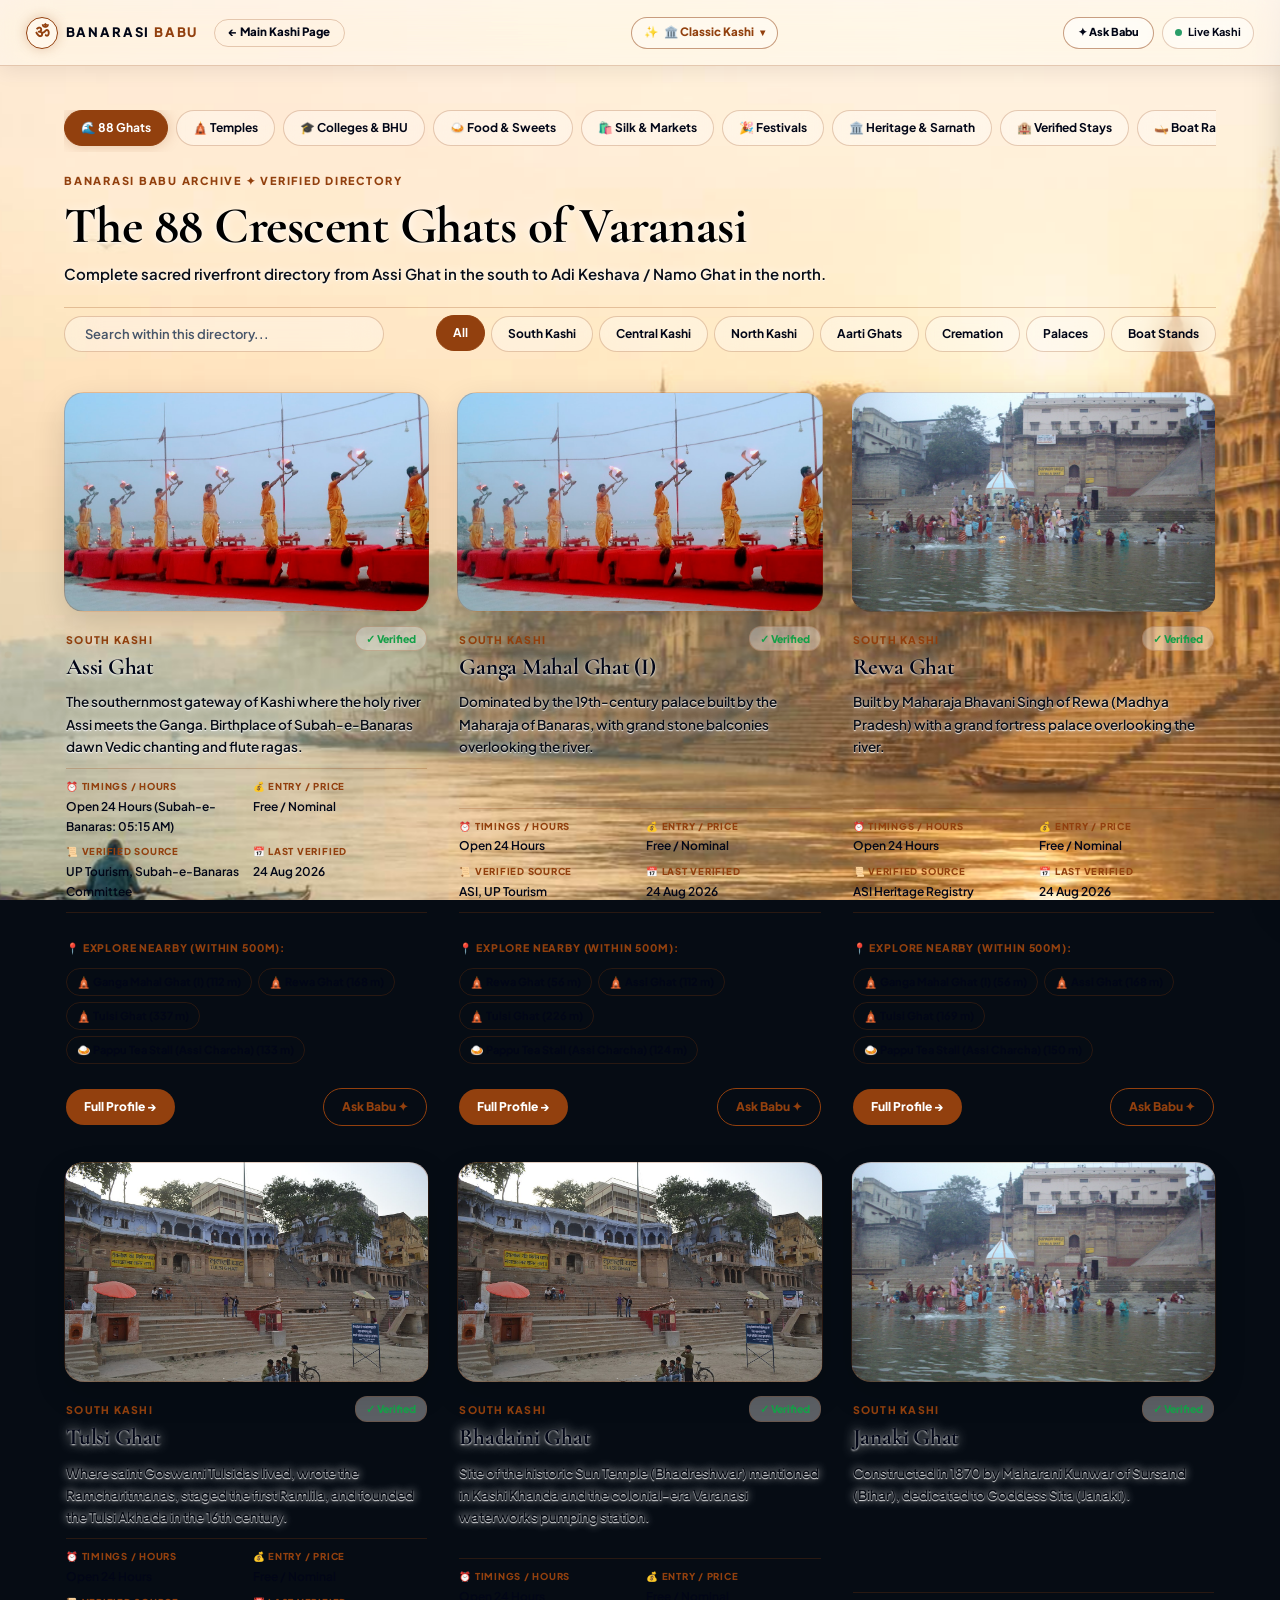
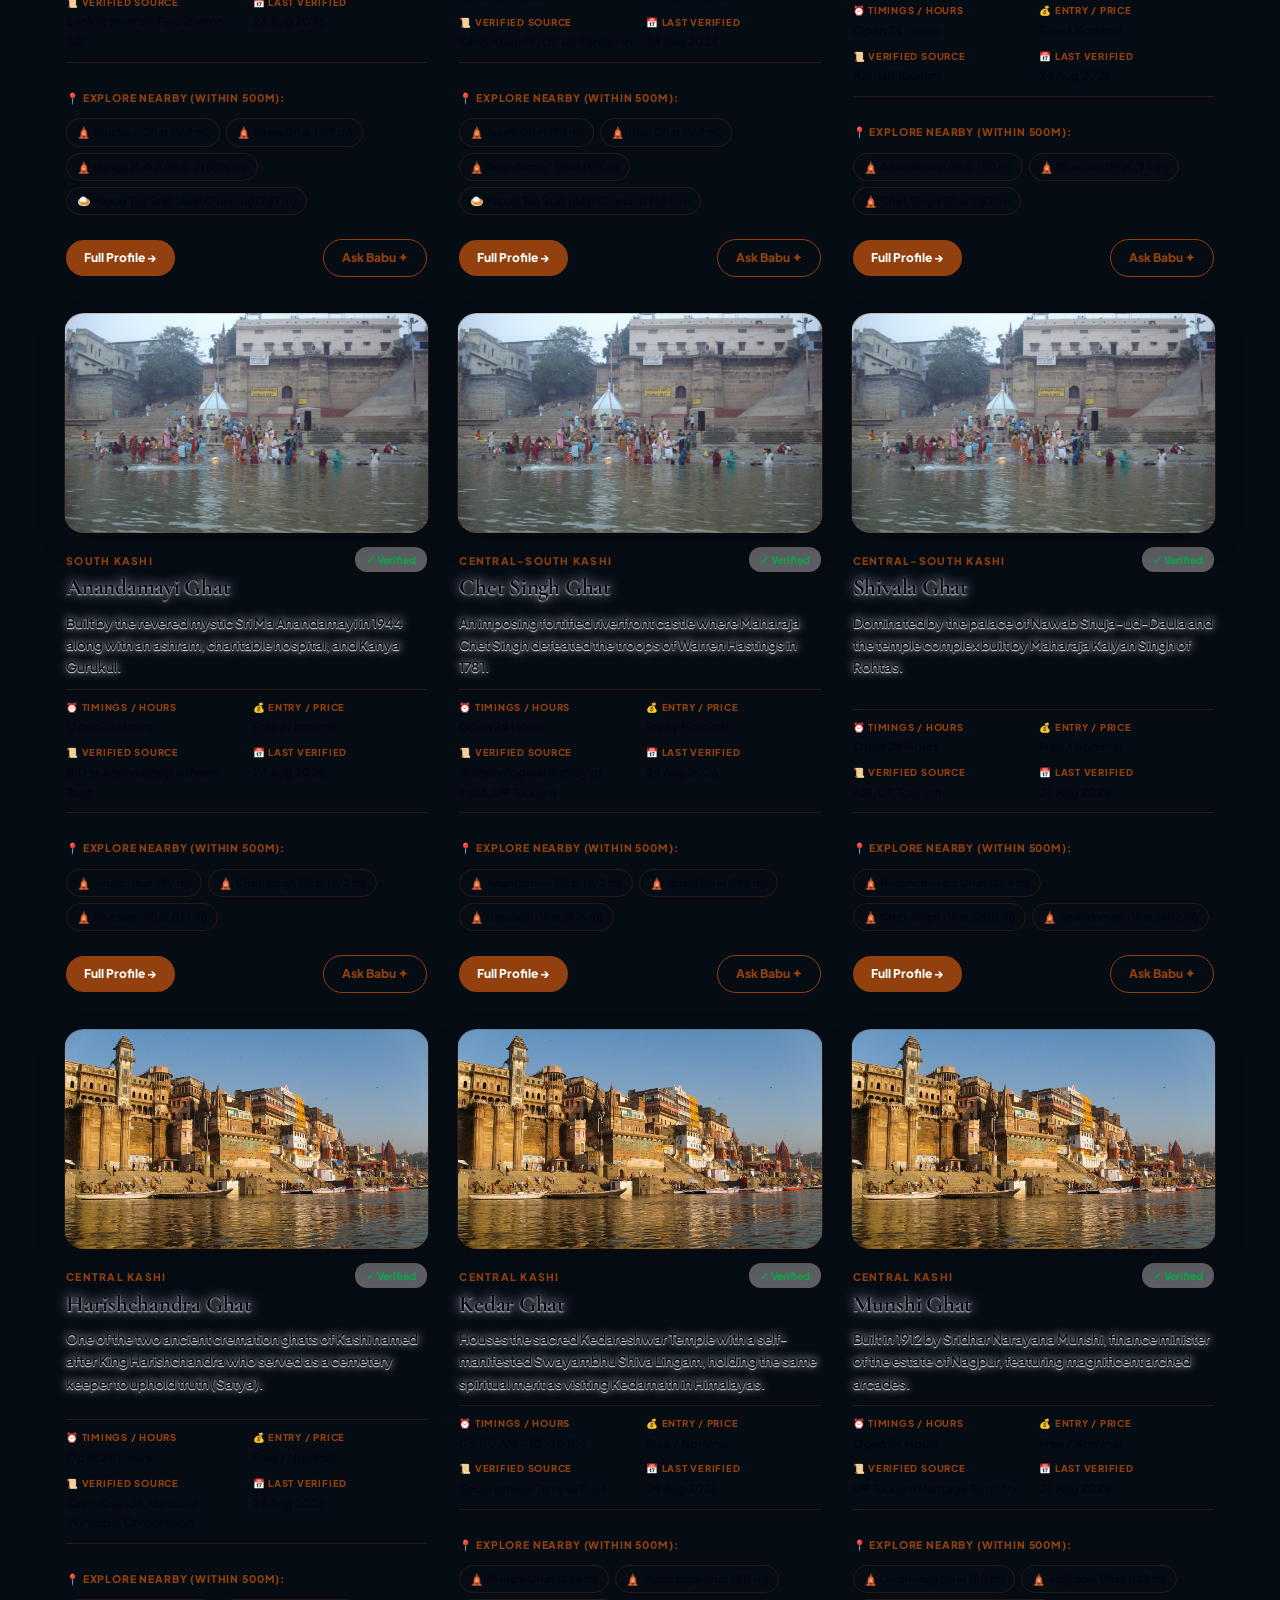
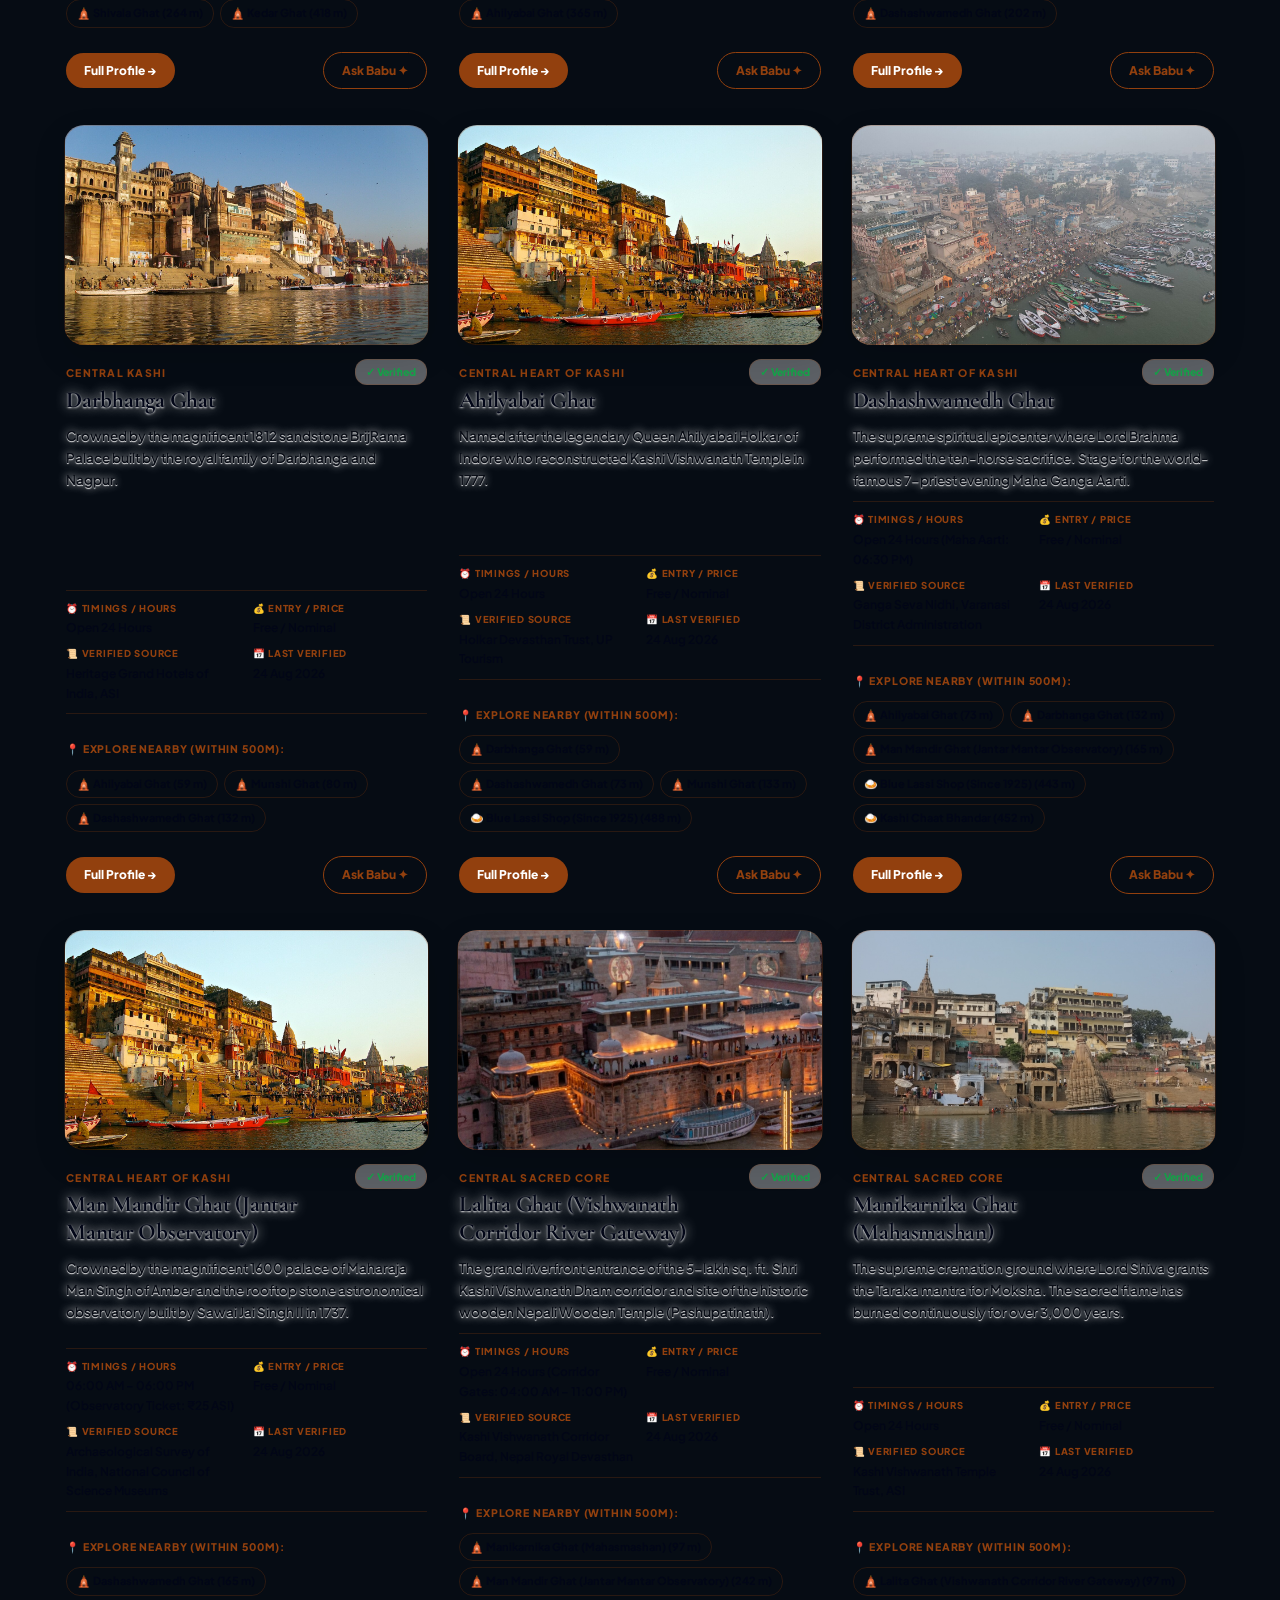
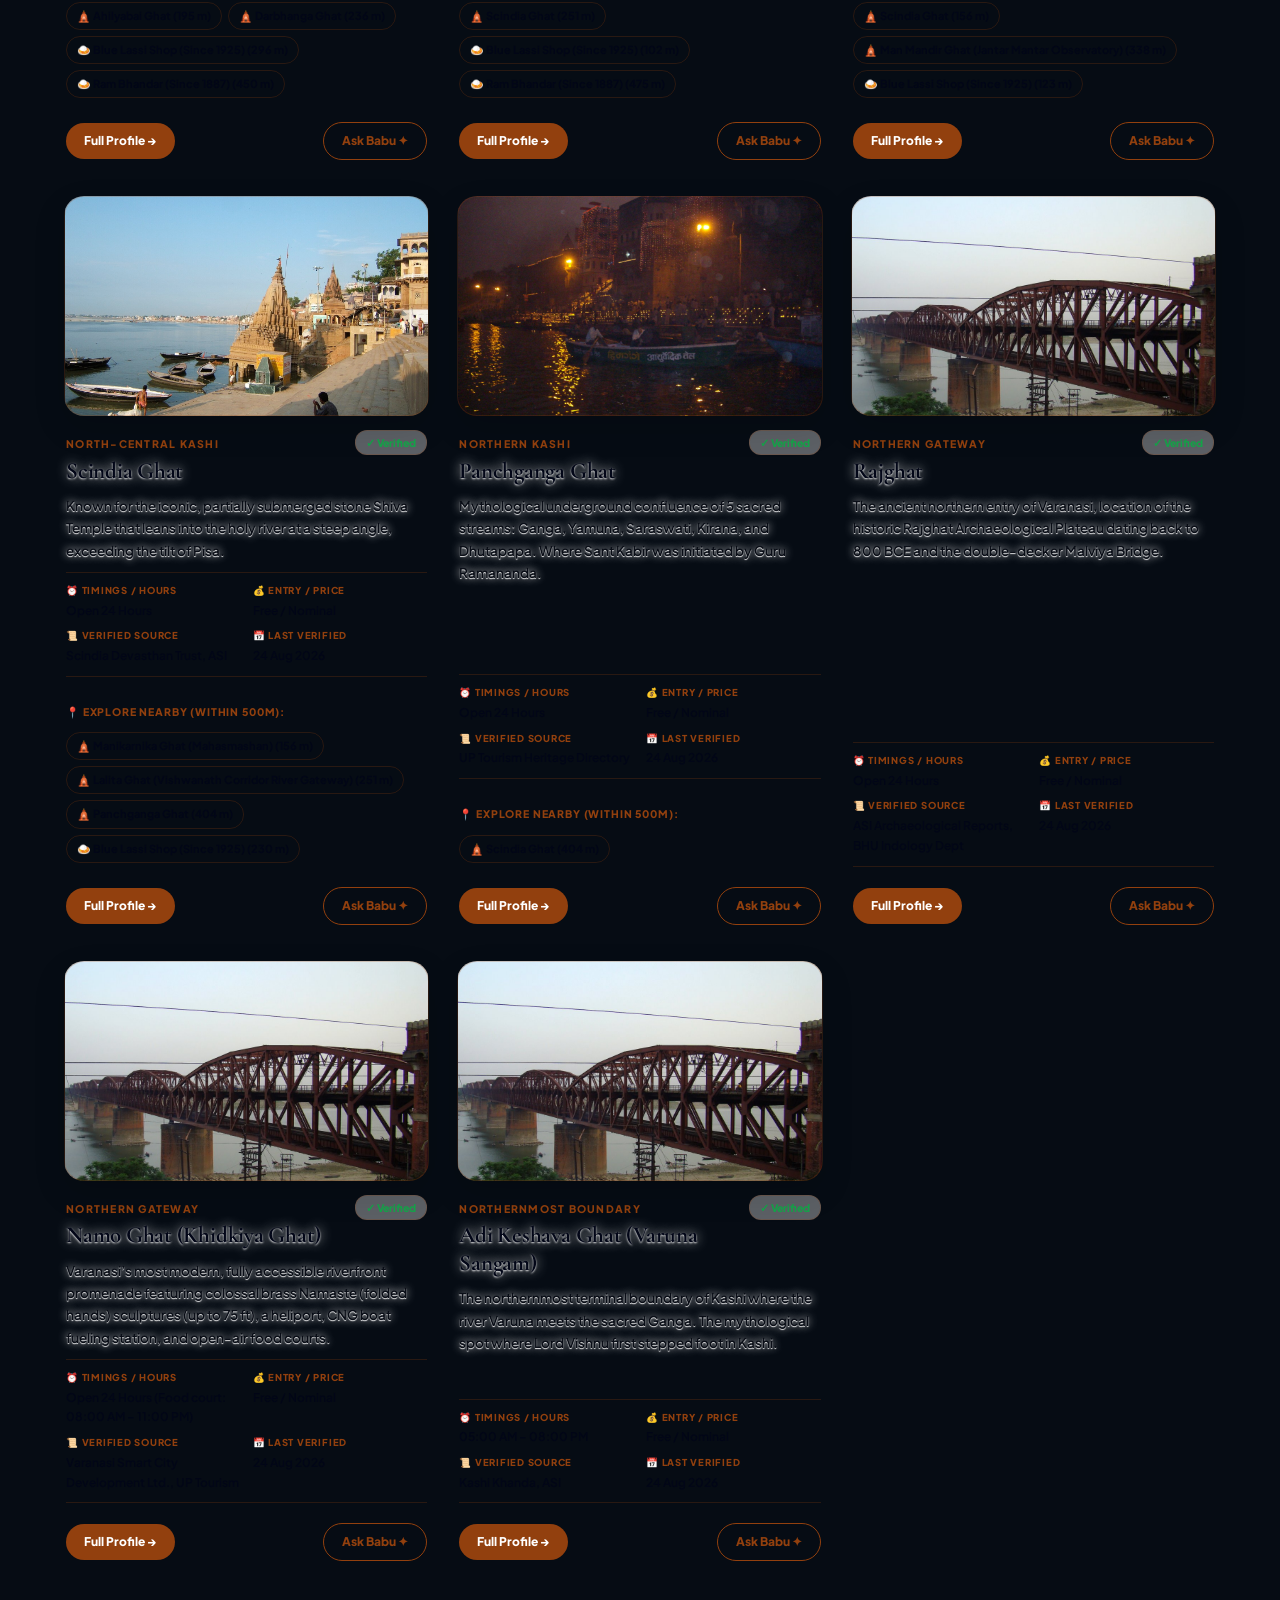
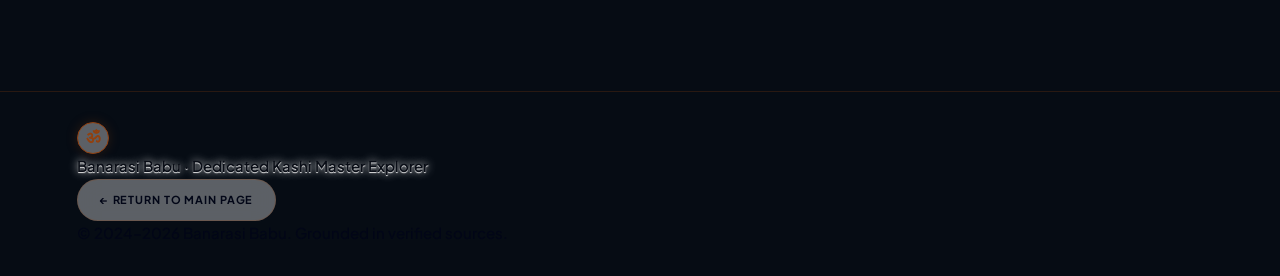
==== commit 71f19b46: "fix(mobile): add prominent back button to mobile drawer and auto-close on theme selection" ====
--- a/category.html
+++ b/category.html
@@ -107,36 +107,37 @@
   <!-- ====================================================================
        MOBILE SLIDE DRAWER
        ==================================================================== -->
+  <div class="drawer-backdrop" data-drawer-backdrop></div>
   <aside class="mobile-drawer" data-mobile-drawer aria-hidden="true">
     <div class="drawer-head">
-      <span class="brand">
-        <span class="brand-om">ॐ</span>
-        <span class="brand-name">BANARASI <em>BABU</em></span>
-      </span>
-      <button class="close-btn" data-mobile-close aria-label="Close">×</button>
+      <button class="drawer-back-btn" data-mobile-close aria-label="Back to page">
+        <span>←</span> <span>Back / वापस</span>
+      </button>
+      <button class="close-btn" data-mobile-close aria-label="Close menu">✕</button>
     </div>
     <div class="drawer-body">
-      <span class="drawer-title">SELECT ATMOSPHERE:</span>
+      <span class="drawer-title">CHOOSE ATMOSPHERE / थीम चुनें:</span>
       <div class="drawer-themes">
-        <button class="nav-pill active" data-set-theme="normal">🏛️ Classic Kashi</button>
-        <button class="nav-pill" data-set-theme="ganga">🌊 Ganga Flow</button>
-        <button class="nav-pill" data-set-theme="masan_holi">🕉️ Masan Holi</button>
+        <button class="nav-pill active" data-set-theme="normal">🏛️ Classic</button>
+        <button class="nav-pill" data-set-theme="ganga">🌊 Ganga</button>
+        <button class="nav-pill" data-set-theme="masan_holi">🕉️ Masan</button>
         <button class="nav-pill" data-set-theme="rangbhari_ekadashi">🌸 Rangbhari</button>
         <button class="nav-pill" data-set-theme="galiyan">🏮 Galiyan</button>
-        <button class="nav-pill" data-set-theme="ganga_aarti">🪔 Ganga Aarti</button>
+        <button class="nav-pill" data-set-theme="ganga_aarti">🪔 Aarti</button>
         <button class="nav-pill" data-set-theme="dev_diwali">✨ Dev Diwali</button>
-        <button class="nav-pill" data-set-theme="bhasma_aarti">🔱 Bhasma Aarti</button>
-        <button class="nav-pill" data-set-theme="mahashivratri">🌙 Mahashivratri</button>
+        <button class="nav-pill" data-set-theme="bhasma_aarti">🔱 Bhasma</button>
+        <button class="nav-pill" data-set-theme="mahashivratri">🌙 Shivratri</button>
       </div>
       <nav class="drawer-links">
-        <a href="index.html" class="d-link">🏠 Main Home Page</a>
-        <a href="category.html?type=ghats" class="d-link">🌊 88 Crescent Ghats</a>
-        <a href="category.html?type=temples" class="d-link">🙏 Temples & Sanctums</a>
-        <a href="category.html?type=heritage" class="d-link">🏛️ Heritage & Sarnath</a>
-        <a href="category.html?type=food" class="d-link">🍛 Food & Halwais</a>
-        <a href="category.html?type=markets" class="d-link">🛍️ Markets & Silk</a>
-        <a href="category.html?type=festivals" class="d-link">🎉 Festivals Calendar</a>
-        <a href="category.html?type=stay" class="d-link">🏨 Stay by Area</a>
+        <a href="index.html" class="d-link">🏠 Main Home Page <span>→</span></a>
+        <a href="category.html?type=ghats" class="d-link">🌊 88 Crescent Ghats <span>→</span></a>
+        <a href="category.html?type=temples" class="d-link">🙏 Temples & Sanctums <span>→</span></a>
+        <a href="category.html?type=education" class="d-link">🎓 Colleges & BHU <span>→</span></a>
+        <a href="category.html?type=food" class="d-link">🍛 Food & Halwais <span>→</span></a>
+        <a href="category.html?type=markets" class="d-link">🛍️ Markets & Silk <span>→</span></a>
+        <a href="category.html?type=festivals" class="d-link">🎉 Festivals Calendar <span>→</span></a>
+        <a href="category.html?type=heritage" class="d-link">🏛️ Heritage & Sarnath <span>→</span></a>
+        <a href="category.html?type=stay" class="d-link">🏨 Stay by Area <span>→</span></a>
       </nav>
     </div>
   </aside>
--- a/styles.css
+++ b/styles.css
@@ -1854,30 +1854,140 @@
   font-size: 12px;
 }
 
+/* Mobile Drawer Backdrop */
+.drawer-backdrop {
+  position: fixed;
+  inset: 0;
+  background: rgba(0, 0, 0, 0.45);
+  backdrop-filter: blur(4px);
+  -webkit-backdrop-filter: blur(4px);
+  z-index: 125;
+  opacity: 0;
+  pointer-events: none;
+  transition: opacity 0.3s ease;
+}
+
+.drawer-backdrop.active {
+  opacity: 1;
+  pointer-events: auto;
+}
+
 /* Mobile Drawer */
 .mobile-drawer {
   position: fixed;
   inset: 0 0 0 auto;
-  width: min(320px, 85vw);
-  background: var(--tag-bg);
-  backdrop-filter: blur(28px) saturate(180%);
-  -webkit-backdrop-filter: blur(28px);
+  width: min(340px, 88vw);
+  background: var(--dropdown-bg);
+  backdrop-filter: blur(30px) saturate(190%);
+  -webkit-backdrop-filter: blur(30px);
   z-index: 130;
-  padding: 24px;
+  padding: 20px 20px 28px;
   display: flex;
   flex-direction: column;
-  gap: 20px;
+  gap: 16px;
   transform: translateX(110%);
-  transition: transform 0.4s var(--ease);
-  box-shadow: -10px 0 30px rgba(0, 0, 0, 0.15);
+  transition: transform 0.35s var(--ease);
+  box-shadow: -15px 0 45px rgba(0, 0, 0, 0.35);
+  border-left: 1px solid var(--border-divider);
+  overflow-y: auto;
 }
 
 .mobile-drawer.open { transform: none; }
-.drawer-head { display: flex; justify-content: space-between; align-items: center; }
-.drawer-title { font-size: 10px; font-weight: 800; color: var(--text-accent); display: block; margin-bottom: 8px; }
-.drawer-themes { display: flex; flex-wrap: wrap; gap: 6px; }
-.drawer-links { display: flex; flex-direction: column; gap: 12px; margin-top: auto; }
-.d-link { font-family: var(--serif); font-size: 18px; color: var(--text-primary); border-bottom: 1px solid var(--border-divider); padding-bottom: 6px; }
+
+.drawer-head {
+  display: flex;
+  justify-content: space-between;
+  align-items: center;
+  padding-bottom: 12px;
+  border-bottom: 1px solid var(--border-divider);
+}
+
+.drawer-back-btn {
+  display: inline-flex;
+  align-items: center;
+  gap: 8px;
+  background: var(--pill-bg);
+  border: 1px solid var(--border-divider);
+  border-radius: 20px;
+  padding: 6px 14px;
+  font-size: 12px;
+  font-weight: 800;
+  color: var(--text-accent);
+  cursor: pointer;
+  transition: all 0.2s ease;
+}
+
+.drawer-back-btn:hover {
+  background: var(--text-accent);
+  color: #ffffff;
+}
+
+.drawer-title {
+  font-size: 10.5px;
+  font-weight: 800;
+  letter-spacing: 0.12em;
+  color: var(--text-accent);
+  display: block;
+  margin-bottom: 8px;
+  text-transform: uppercase;
+}
+
+.drawer-themes {
+  display: grid;
+  grid-template-columns: 1fr 1fr;
+  gap: 6px;
+}
+
+.drawer-themes .nav-pill {
+  padding: 8px 10px;
+  border-radius: 12px;
+  background: var(--pill-bg);
+  border: 1px solid var(--border-divider);
+  font-size: 11px;
+  font-weight: 700;
+  color: var(--text-primary);
+  text-align: left;
+  cursor: pointer;
+  transition: all 0.2s ease;
+  white-space: nowrap;
+  overflow: hidden;
+  text-overflow: ellipsis;
+}
+
+.drawer-themes .nav-pill.active {
+  border-color: var(--text-accent);
+  background: var(--text-accent);
+  color: #ffffff;
+}
+
+.drawer-links {
+  display: flex;
+  flex-direction: column;
+  gap: 8px;
+  margin-top: 8px;
+  padding-top: 12px;
+  border-top: 1px solid var(--border-divider);
+}
+
+.d-link {
+  font-family: var(--sans);
+  font-size: 13.5px;
+  font-weight: 700;
+  color: var(--text-primary);
+  padding: 8px 6px;
+  border-radius: 8px;
+  display: flex;
+  align-items: center;
+  justify-content: space-between;
+  text-decoration: none;
+  transition: all 0.2s ease;
+}
+
+.d-link:hover {
+  background: var(--pill-bg);
+  color: var(--text-accent);
+  padding-left: 10px;
+}
 
 /* --------------------------------------------------------------------------
    FOOTER
@@ -2108,7 +2218,7 @@
 }
 
 /* --------------------------------------------------------------------------
-   RESPONSIVE DESIGN
+   RESPONSIVE DESIGN (100% SILKY SMOOTH ON ALL MOBILE & TABLET SCREENS)
    -------------------------------------------------------------------------- */
 @media (max-width: 1350px) {
   .mode-badge { display: none; }
@@ -2116,26 +2226,215 @@
 
 @media (max-width: 1220px) {
   .desktop-nav-menu { display: none; }
-  .mobile-toggle { display: block; }
+  .mobile-toggle { 
+    display: inline-flex; 
+    align-items: center; 
+    justify-content: center; 
+  }
+  .section-editorial-triad { grid-template-columns: 1fr 1fr; gap: 32px; }
+  .live-open-triad { grid-template-columns: 1fr 1fr; gap: 24px; }
+  .map-workspace-grid { grid-template-columns: 1fr; gap: 24px; }
+  .map-frame-wrapper { height: 440px; }
+  .fw-footer-grid { grid-template-columns: 1fr 1fr; gap: 32px; }
+}
+
+@media (max-width: 860px) {
   .section-editorial-triad { grid-template-columns: 1fr; }
   .live-open-triad { grid-template-columns: 1fr; }
-  .live-triad-col { border-right: 0; padding-right: 0; border-bottom: 1.5px solid var(--border-divider); padding-bottom: 20px; }
-  .food-open-spread { grid-template-columns: 1fr; }
-  .food-spread-visual { height: 200px; }
-  .plan-open-grid { grid-template-columns: 1fr; }
+  .live-triad-col { 
+    border-right: 0; 
+    padding-right: 0; 
+    border-bottom: 1.5px solid var(--border-divider); 
+    padding-bottom: 20px; 
+  }
+  .live-triad-col:last-child { border-bottom: 0; }
+  .food-open-spread { grid-template-columns: 1fr; gap: 24px; }
+  .food-spread-visual { height: 220px; }
+  .plan-open-grid { grid-template-columns: 1fr; gap: 24px; }
   .form-grid { grid-template-columns: 1fr; }
-  .map-workspace-grid { grid-template-columns: 1fr; }
-  .map-frame-wrapper { height: 420px; }
-  .fw-footer-grid { grid-template-columns: 1fr 1fr; gap: 30px; }
-}
-
-@media (max-width: 600px) {
+}
+
+@media (max-width: 650px) {
+  .luxury-floating-navbar {
+    height: 60px;
+    padding: 0 14px;
+  }
+  
+  .brand-om {
+    width: 28px;
+    height: 28px;
+    font-size: 15px;
+  }
+
+  .brand-name {
+    font-size: 11.5px;
+    letter-spacing: 0.1em;
+  }
+
+  .quick-babu-btn {
+    height: 30px;
+    padding: 0 10px;
+    font-size: 10.5px;
+  }
+
+  .quick-now-btn {
+    height: 30px;
+    padding: 0 9px;
+    font-size: 10.5px;
+  }
+
   .now-text { display: none; }
-  .quick-now-btn { padding: 7px 10px; }
-  .hero-action-row { flex-direction: column; align-items: flex-start; }
-  .map-toolbar-card { flex-direction: column; align-items: stretch; }
-  .map-quick-jump select { width: 100%; }
-  .map-frame-wrapper { height: 350px; }
-  .fw-footer-grid { grid-template-columns: 1fr; gap: 24px; }
-  .fw-footer-bottom { flex-direction: column; align-items: flex-start; }
-}
+
+  /* Mobile Bottom Sheets */
+  .theme-dropdown-menu {
+    position: fixed;
+    top: 66px;
+    left: 12px;
+    right: 12px;
+    width: auto;
+    max-width: none;
+    max-height: calc(100vh - 85px);
+  }
+
+  .now-panel, 
+  .ai-concierge-panel {
+    position: fixed;
+    top: auto;
+    bottom: 0;
+    left: 0;
+    right: 0;
+    width: 100%;
+    max-height: 85vh;
+    border-radius: 24px 24px 0 0;
+    border-bottom: 0;
+    transform: translateY(110%);
+    box-shadow: 0 -10px 40px rgba(0, 0, 0, 0.4);
+  }
+
+  .now-panel.open, 
+  .ai-concierge-panel.open {
+    transform: translateY(0);
+  }
+
+  .itinerary-modal {
+    width: 100%;
+    inset: auto 0 0 0;
+    max-height: 90vh;
+    border-radius: 24px 24px 0 0;
+    border-bottom: 0;
+    transform: translateY(110%);
+  }
+
+  .itinerary-modal.open {
+    transform: translateY(0);
+  }
+
+  /* Hero on Mobile */
+  .hero-open {
+    padding: 85px 16px 36px;
+    min-height: auto;
+  }
+
+  .hero-open-inner {
+    gap: 16px;
+  }
+
+  .hero-action-row {
+    width: 100%;
+    flex-direction: column;
+    align-items: stretch;
+    gap: 10px;
+  }
+
+  .hero-action-row .btn-primary,
+  .hero-action-row .btn-glass {
+    width: 100%;
+    height: 44px;
+    justify-content: center;
+    font-size: 12.5px;
+  }
+
+  .hero-stat-pill {
+    width: 100%;
+    justify-content: space-around;
+  }
+
+  /* Section Containers */
+  .section-container {
+    padding: 40px 16px;
+  }
+
+  .editorial-card-photo {
+    height: 200px;
+  }
+
+  .plan-actions {
+    flex-direction: column;
+    gap: 10px;
+  }
+
+  .plan-actions button {
+    width: 100%;
+    height: 44px;
+    justify-content: center;
+  }
+
+  .plan-quote-col {
+    padding-left: 16px;
+    border-left-width: 2px;
+  }
+
+  .quote-body {
+    font-size: 20px;
+  }
+
+  /* Map Toolbar on Mobile */
+  .map-toolbar-card {
+    flex-direction: column;
+    align-items: stretch;
+    gap: 10px;
+  }
+
+  .map-filter-pills {
+    display: flex;
+    overflow-x: auto;
+    flex-wrap: nowrap;
+    gap: 6px;
+    padding-bottom: 4px;
+    -webkit-overflow-scrolling: touch;
+    width: 100%;
+  }
+
+  .map-filter-pills::-webkit-scrollbar { display: none; }
+
+  .map-filter-btn {
+    white-space: nowrap;
+    flex-shrink: 0;
+    padding: 6px 12px;
+    font-size: 11px;
+  }
+
+  .map-quick-jump select {
+    width: 100%;
+  }
+
+  .map-frame-wrapper {
+    height: 350px;
+  }
+
+  /* Footer on Mobile */
+  .footer-wide {
+    padding: 45px 16px 25px;
+  }
+
+  .fw-footer-grid {
+    grid-template-columns: 1fr;
+    gap: 28px;
+  }
+
+  .fw-footer-bottom {
+    flex-direction: column;
+    align-items: flex-start;
+    gap: 12px;
+  }
+}
--- a/category.css
+++ b/category.css
@@ -399,20 +399,74 @@
   color: #ffffff;
 }
 
-/* Mobile Responsiveness */
+/* Mobile Responsiveness (100% Smooth on Mobile Screens) */
 @media (max-width: 768px) {
+  .category-page-main {
+    padding-top: 72px;
+  }
+  .cat-header-hero {
+    padding: 16px 16px 12px;
+    gap: 14px;
+  }
+  .cat-quick-nav-scroller {
+    width: 100%;
+    overflow-x: auto;
+    -webkit-overflow-scrolling: touch;
+    gap: 6px;
+    padding-bottom: 6px;
+  }
+  .cat-quick-nav-scroller::-webkit-scrollbar { display: none; }
+  .cat-tab-chip {
+    padding: 6px 12px;
+    font-size: 11px;
+    flex-shrink: 0;
+  }
+  .cat-heading {
+    font-size: clamp(1.8rem, 6.5vw, 2.4rem);
+  }
+  .cat-narrative {
+    font-size: 13.5px;
+  }
+  .category-content-container {
+    padding: 16px 16px 40px;
+  }
   .category-dynamic-grid { 
     grid-template-columns: 1fr; 
     gap: 28px;
   }
   .cat-filter-toolbar { 
     flex-direction: column; 
-    align-items: flex-start; 
+    align-items: stretch;
+    gap: 10px;
   }
   .cat-search-field {
     width: 100%;
   }
+  .cat-filter-pills {
+    overflow-x: auto;
+    flex-wrap: nowrap;
+    -webkit-overflow-scrolling: touch;
+    width: 100%;
+    padding-bottom: 4px;
+  }
+  .cat-filter-pills::-webkit-scrollbar { display: none; }
+  .cat-filter-btn {
+    flex-shrink: 0;
+    padding: 6px 12px;
+    font-size: 11px;
+  }
   .editorial-card-photo {
-    height: 190px;
-  }
-}
+    height: 200px;
+    border-radius: 14px;
+  }
+  .card-footer-actions {
+    flex-direction: column;
+    align-items: stretch;
+    gap: 8px;
+  }
+  .card-action-btn {
+    width: 100%;
+    height: 42px;
+    justify-content: center;
+  }
+}
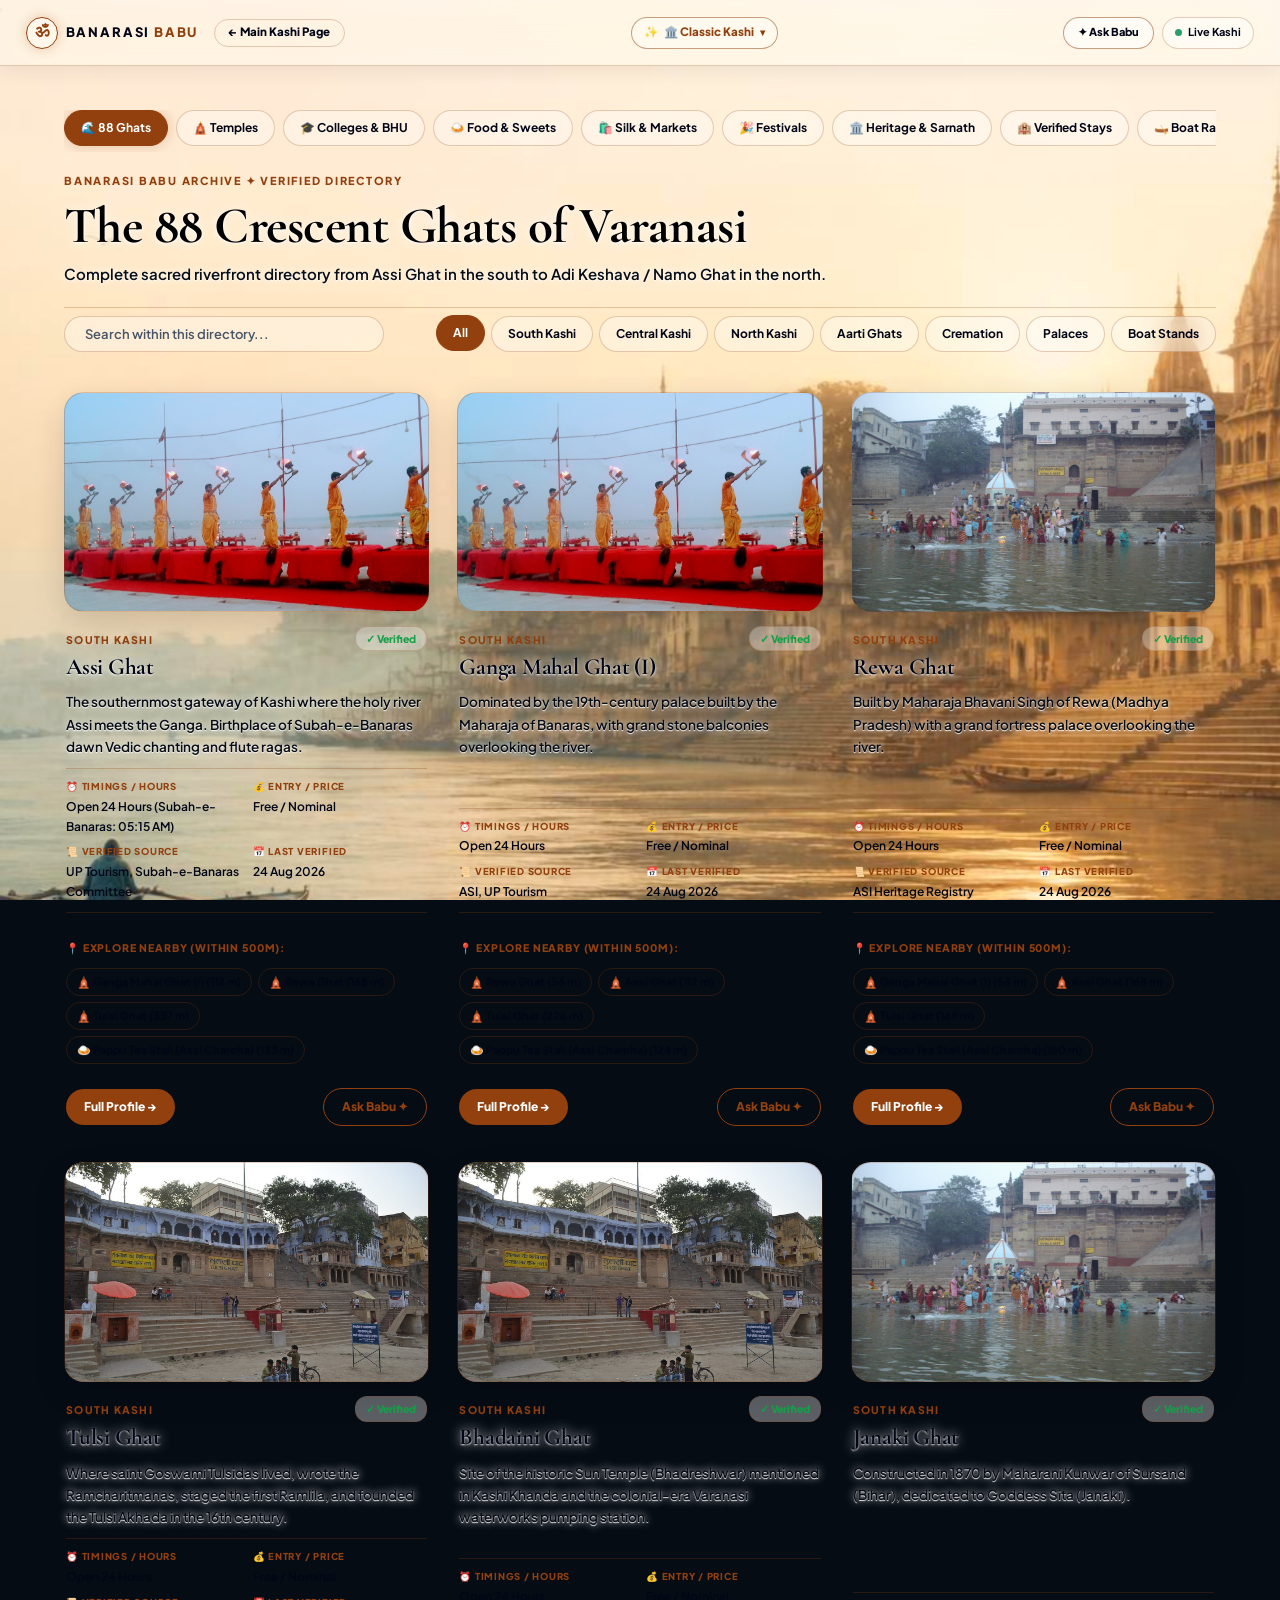
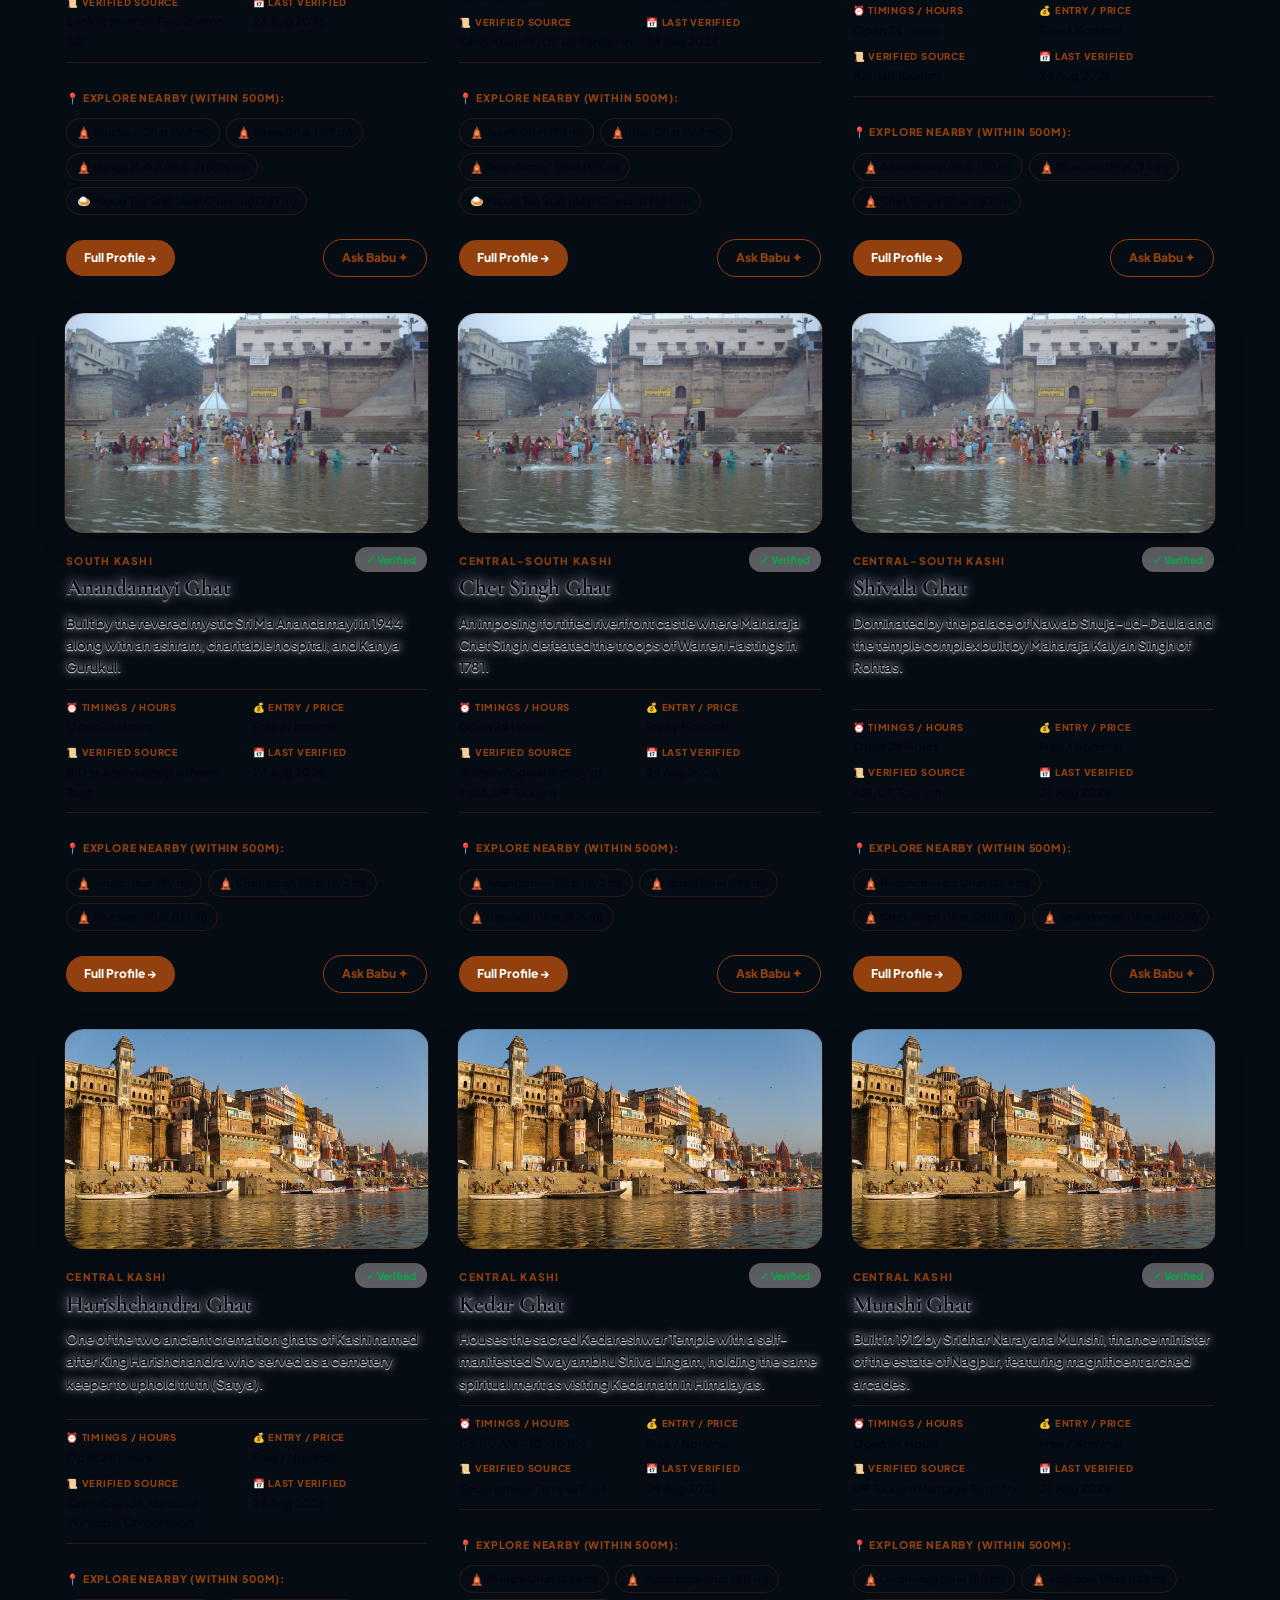
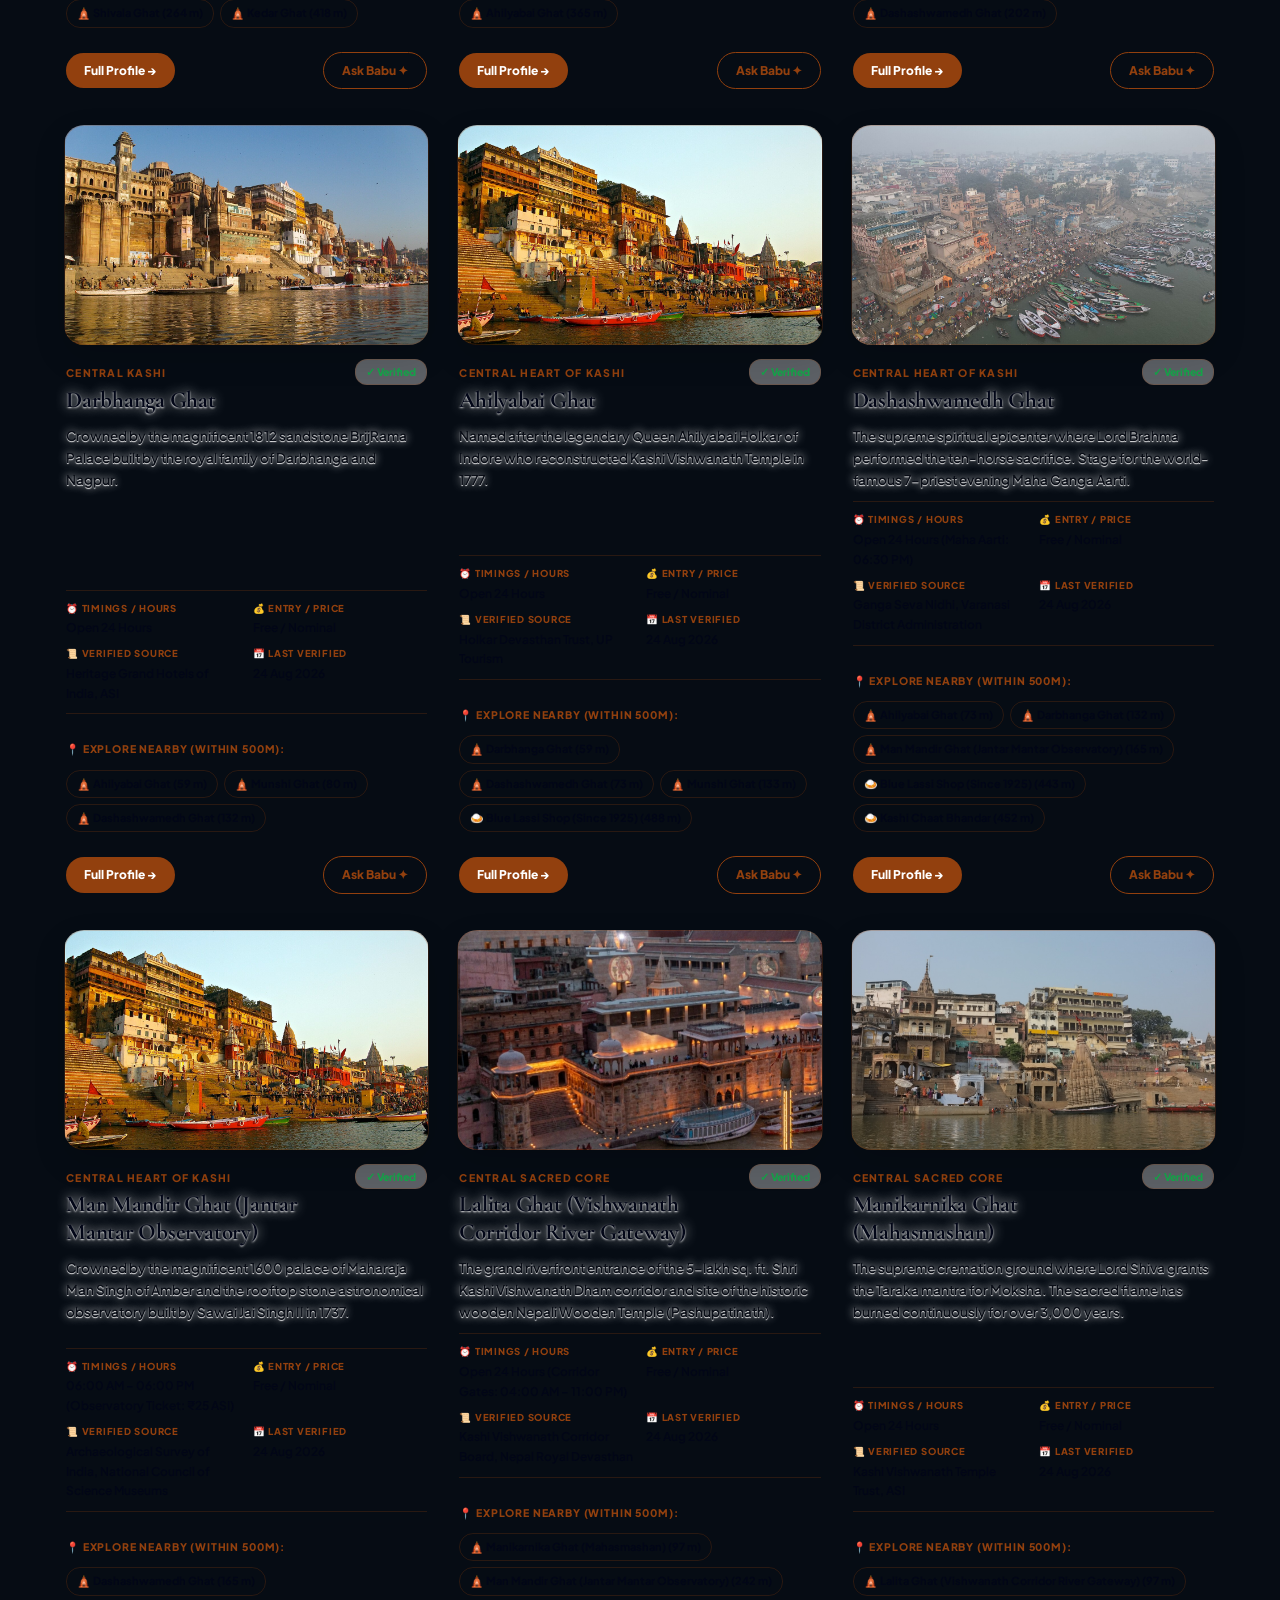
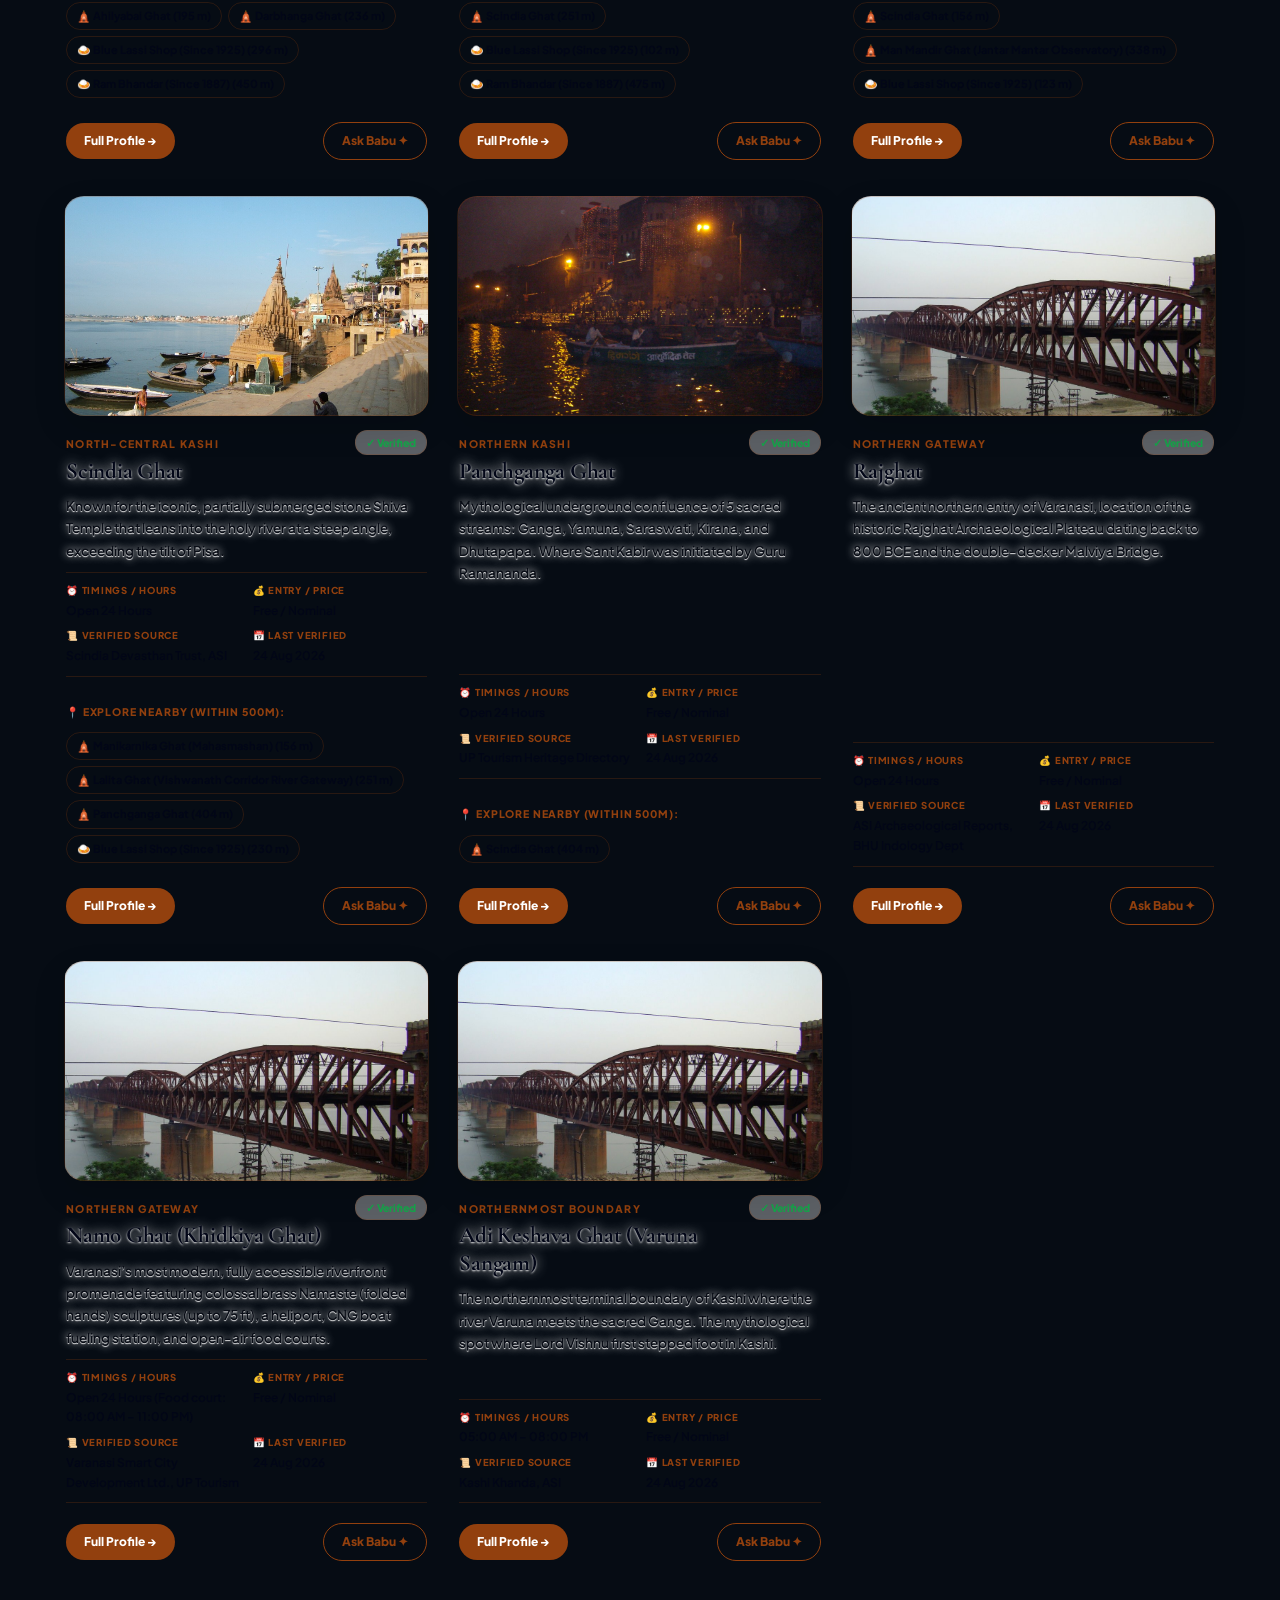
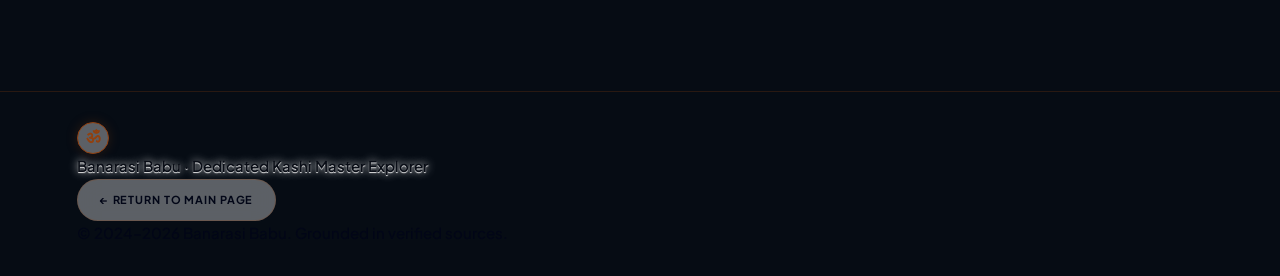
==== commit 72be0ef5: "fix(mobile): revert extra style changes and solely auto-close mobile drawer on theme selection" ====
--- a/category.html
+++ b/category.html
@@ -107,37 +107,36 @@
   <!-- ====================================================================
        MOBILE SLIDE DRAWER
        ==================================================================== -->
-  <div class="drawer-backdrop" data-drawer-backdrop></div>
   <aside class="mobile-drawer" data-mobile-drawer aria-hidden="true">
     <div class="drawer-head">
-      <button class="drawer-back-btn" data-mobile-close aria-label="Back to page">
-        <span>←</span> <span>Back / वापस</span>
-      </button>
-      <button class="close-btn" data-mobile-close aria-label="Close menu">✕</button>
+      <span class="brand">
+        <span class="brand-om">ॐ</span>
+        <span class="brand-name">BANARASI <em>BABU</em></span>
+      </span>
+      <button class="close-btn" data-mobile-close aria-label="Close">×</button>
     </div>
     <div class="drawer-body">
-      <span class="drawer-title">CHOOSE ATMOSPHERE / थीम चुनें:</span>
+      <span class="drawer-title">SELECT ATMOSPHERE:</span>
       <div class="drawer-themes">
-        <button class="nav-pill active" data-set-theme="normal">🏛️ Classic</button>
-        <button class="nav-pill" data-set-theme="ganga">🌊 Ganga</button>
-        <button class="nav-pill" data-set-theme="masan_holi">🕉️ Masan</button>
+        <button class="nav-pill active" data-set-theme="normal">🏛️ Classic Kashi</button>
+        <button class="nav-pill" data-set-theme="ganga">🌊 Ganga Flow</button>
+        <button class="nav-pill" data-set-theme="masan_holi">🕉️ Masan Holi</button>
         <button class="nav-pill" data-set-theme="rangbhari_ekadashi">🌸 Rangbhari</button>
         <button class="nav-pill" data-set-theme="galiyan">🏮 Galiyan</button>
-        <button class="nav-pill" data-set-theme="ganga_aarti">🪔 Aarti</button>
+        <button class="nav-pill" data-set-theme="ganga_aarti">🪔 Ganga Aarti</button>
         <button class="nav-pill" data-set-theme="dev_diwali">✨ Dev Diwali</button>
-        <button class="nav-pill" data-set-theme="bhasma_aarti">🔱 Bhasma</button>
-        <button class="nav-pill" data-set-theme="mahashivratri">🌙 Shivratri</button>
+        <button class="nav-pill" data-set-theme="bhasma_aarti">🔱 Bhasma Aarti</button>
+        <button class="nav-pill" data-set-theme="mahashivratri">🌙 Mahashivratri</button>
       </div>
       <nav class="drawer-links">
-        <a href="index.html" class="d-link">🏠 Main Home Page <span>→</span></a>
-        <a href="category.html?type=ghats" class="d-link">🌊 88 Crescent Ghats <span>→</span></a>
-        <a href="category.html?type=temples" class="d-link">🙏 Temples & Sanctums <span>→</span></a>
-        <a href="category.html?type=education" class="d-link">🎓 Colleges & BHU <span>→</span></a>
-        <a href="category.html?type=food" class="d-link">🍛 Food & Halwais <span>→</span></a>
-        <a href="category.html?type=markets" class="d-link">🛍️ Markets & Silk <span>→</span></a>
-        <a href="category.html?type=festivals" class="d-link">🎉 Festivals Calendar <span>→</span></a>
-        <a href="category.html?type=heritage" class="d-link">🏛️ Heritage & Sarnath <span>→</span></a>
-        <a href="category.html?type=stay" class="d-link">🏨 Stay by Area <span>→</span></a>
+        <a href="index.html" class="d-link">🏠 Main Home Page</a>
+        <a href="category.html?type=ghats" class="d-link">🌊 88 Crescent Ghats</a>
+        <a href="category.html?type=temples" class="d-link">🙏 Temples & Sanctums</a>
+        <a href="category.html?type=heritage" class="d-link">🏛️ Heritage & Sarnath</a>
+        <a href="category.html?type=food" class="d-link">🍛 Food & Halwais</a>
+        <a href="category.html?type=markets" class="d-link">🛍️ Markets & Silk</a>
+        <a href="category.html?type=festivals" class="d-link">🎉 Festivals Calendar</a>
+        <a href="category.html?type=stay" class="d-link">🏨 Stay by Area</a>
       </nav>
     </div>
   </aside>
--- a/styles.css
+++ b/styles.css
@@ -1854,140 +1854,30 @@
   font-size: 12px;
 }
 
-/* Mobile Drawer Backdrop */
-.drawer-backdrop {
-  position: fixed;
-  inset: 0;
-  background: rgba(0, 0, 0, 0.45);
-  backdrop-filter: blur(4px);
-  -webkit-backdrop-filter: blur(4px);
-  z-index: 125;
-  opacity: 0;
-  pointer-events: none;
-  transition: opacity 0.3s ease;
-}
-
-.drawer-backdrop.active {
-  opacity: 1;
-  pointer-events: auto;
-}
-
 /* Mobile Drawer */
 .mobile-drawer {
   position: fixed;
   inset: 0 0 0 auto;
-  width: min(340px, 88vw);
-  background: var(--dropdown-bg);
-  backdrop-filter: blur(30px) saturate(190%);
-  -webkit-backdrop-filter: blur(30px);
+  width: min(320px, 85vw);
+  background: var(--tag-bg);
+  backdrop-filter: blur(28px) saturate(180%);
+  -webkit-backdrop-filter: blur(28px);
   z-index: 130;
-  padding: 20px 20px 28px;
+  padding: 24px;
   display: flex;
   flex-direction: column;
-  gap: 16px;
+  gap: 20px;
   transform: translateX(110%);
-  transition: transform 0.35s var(--ease);
-  box-shadow: -15px 0 45px rgba(0, 0, 0, 0.35);
-  border-left: 1px solid var(--border-divider);
-  overflow-y: auto;
+  transition: transform 0.4s var(--ease);
+  box-shadow: -10px 0 30px rgba(0, 0, 0, 0.15);
 }
 
 .mobile-drawer.open { transform: none; }
-
-.drawer-head {
-  display: flex;
-  justify-content: space-between;
-  align-items: center;
-  padding-bottom: 12px;
-  border-bottom: 1px solid var(--border-divider);
-}
-
-.drawer-back-btn {
-  display: inline-flex;
-  align-items: center;
-  gap: 8px;
-  background: var(--pill-bg);
-  border: 1px solid var(--border-divider);
-  border-radius: 20px;
-  padding: 6px 14px;
-  font-size: 12px;
-  font-weight: 800;
-  color: var(--text-accent);
-  cursor: pointer;
-  transition: all 0.2s ease;
-}
-
-.drawer-back-btn:hover {
-  background: var(--text-accent);
-  color: #ffffff;
-}
-
-.drawer-title {
-  font-size: 10.5px;
-  font-weight: 800;
-  letter-spacing: 0.12em;
-  color: var(--text-accent);
-  display: block;
-  margin-bottom: 8px;
-  text-transform: uppercase;
-}
-
-.drawer-themes {
-  display: grid;
-  grid-template-columns: 1fr 1fr;
-  gap: 6px;
-}
-
-.drawer-themes .nav-pill {
-  padding: 8px 10px;
-  border-radius: 12px;
-  background: var(--pill-bg);
-  border: 1px solid var(--border-divider);
-  font-size: 11px;
-  font-weight: 700;
-  color: var(--text-primary);
-  text-align: left;
-  cursor: pointer;
-  transition: all 0.2s ease;
-  white-space: nowrap;
-  overflow: hidden;
-  text-overflow: ellipsis;
-}
-
-.drawer-themes .nav-pill.active {
-  border-color: var(--text-accent);
-  background: var(--text-accent);
-  color: #ffffff;
-}
-
-.drawer-links {
-  display: flex;
-  flex-direction: column;
-  gap: 8px;
-  margin-top: 8px;
-  padding-top: 12px;
-  border-top: 1px solid var(--border-divider);
-}
-
-.d-link {
-  font-family: var(--sans);
-  font-size: 13.5px;
-  font-weight: 700;
-  color: var(--text-primary);
-  padding: 8px 6px;
-  border-radius: 8px;
-  display: flex;
-  align-items: center;
-  justify-content: space-between;
-  text-decoration: none;
-  transition: all 0.2s ease;
-}
-
-.d-link:hover {
-  background: var(--pill-bg);
-  color: var(--text-accent);
-  padding-left: 10px;
-}
+.drawer-head { display: flex; justify-content: space-between; align-items: center; }
+.drawer-title { font-size: 10px; font-weight: 800; color: var(--text-accent); display: block; margin-bottom: 8px; }
+.drawer-themes { display: flex; flex-wrap: wrap; gap: 6px; }
+.drawer-links { display: flex; flex-direction: column; gap: 12px; margin-top: auto; }
+.d-link { font-family: var(--serif); font-size: 18px; color: var(--text-primary); border-bottom: 1px solid var(--border-divider); padding-bottom: 6px; }
 
 /* --------------------------------------------------------------------------
    FOOTER
@@ -2218,7 +2108,7 @@
 }
 
 /* --------------------------------------------------------------------------
-   RESPONSIVE DESIGN (100% SILKY SMOOTH ON ALL MOBILE & TABLET SCREENS)
+   RESPONSIVE DESIGN
    -------------------------------------------------------------------------- */
 @media (max-width: 1350px) {
   .mode-badge { display: none; }
@@ -2226,215 +2116,26 @@
 
 @media (max-width: 1220px) {
   .desktop-nav-menu { display: none; }
-  .mobile-toggle { 
-    display: inline-flex; 
-    align-items: center; 
-    justify-content: center; 
-  }
-  .section-editorial-triad { grid-template-columns: 1fr 1fr; gap: 32px; }
-  .live-open-triad { grid-template-columns: 1fr 1fr; gap: 24px; }
-  .map-workspace-grid { grid-template-columns: 1fr; gap: 24px; }
-  .map-frame-wrapper { height: 440px; }
-  .fw-footer-grid { grid-template-columns: 1fr 1fr; gap: 32px; }
-}
-
-@media (max-width: 860px) {
+  .mobile-toggle { display: block; }
   .section-editorial-triad { grid-template-columns: 1fr; }
   .live-open-triad { grid-template-columns: 1fr; }
-  .live-triad-col { 
-    border-right: 0; 
-    padding-right: 0; 
-    border-bottom: 1.5px solid var(--border-divider); 
-    padding-bottom: 20px; 
-  }
-  .live-triad-col:last-child { border-bottom: 0; }
-  .food-open-spread { grid-template-columns: 1fr; gap: 24px; }
-  .food-spread-visual { height: 220px; }
-  .plan-open-grid { grid-template-columns: 1fr; gap: 24px; }
+  .live-triad-col { border-right: 0; padding-right: 0; border-bottom: 1.5px solid var(--border-divider); padding-bottom: 20px; }
+  .food-open-spread { grid-template-columns: 1fr; }
+  .food-spread-visual { height: 200px; }
+  .plan-open-grid { grid-template-columns: 1fr; }
   .form-grid { grid-template-columns: 1fr; }
-}
-
-@media (max-width: 650px) {
-  .luxury-floating-navbar {
-    height: 60px;
-    padding: 0 14px;
-  }
-  
-  .brand-om {
-    width: 28px;
-    height: 28px;
-    font-size: 15px;
-  }
-
-  .brand-name {
-    font-size: 11.5px;
-    letter-spacing: 0.1em;
-  }
-
-  .quick-babu-btn {
-    height: 30px;
-    padding: 0 10px;
-    font-size: 10.5px;
-  }
-
-  .quick-now-btn {
-    height: 30px;
-    padding: 0 9px;
-    font-size: 10.5px;
-  }
-
+  .map-workspace-grid { grid-template-columns: 1fr; }
+  .map-frame-wrapper { height: 420px; }
+  .fw-footer-grid { grid-template-columns: 1fr 1fr; gap: 30px; }
+}
+
+@media (max-width: 600px) {
   .now-text { display: none; }
-
-  /* Mobile Bottom Sheets */
-  .theme-dropdown-menu {
-    position: fixed;
-    top: 66px;
-    left: 12px;
-    right: 12px;
-    width: auto;
-    max-width: none;
-    max-height: calc(100vh - 85px);
-  }
-
-  .now-panel, 
-  .ai-concierge-panel {
-    position: fixed;
-    top: auto;
-    bottom: 0;
-    left: 0;
-    right: 0;
-    width: 100%;
-    max-height: 85vh;
-    border-radius: 24px 24px 0 0;
-    border-bottom: 0;
-    transform: translateY(110%);
-    box-shadow: 0 -10px 40px rgba(0, 0, 0, 0.4);
-  }
-
-  .now-panel.open, 
-  .ai-concierge-panel.open {
-    transform: translateY(0);
-  }
-
-  .itinerary-modal {
-    width: 100%;
-    inset: auto 0 0 0;
-    max-height: 90vh;
-    border-radius: 24px 24px 0 0;
-    border-bottom: 0;
-    transform: translateY(110%);
-  }
-
-  .itinerary-modal.open {
-    transform: translateY(0);
-  }
-
-  /* Hero on Mobile */
-  .hero-open {
-    padding: 85px 16px 36px;
-    min-height: auto;
-  }
-
-  .hero-open-inner {
-    gap: 16px;
-  }
-
-  .hero-action-row {
-    width: 100%;
-    flex-direction: column;
-    align-items: stretch;
-    gap: 10px;
-  }
-
-  .hero-action-row .btn-primary,
-  .hero-action-row .btn-glass {
-    width: 100%;
-    height: 44px;
-    justify-content: center;
-    font-size: 12.5px;
-  }
-
-  .hero-stat-pill {
-    width: 100%;
-    justify-content: space-around;
-  }
-
-  /* Section Containers */
-  .section-container {
-    padding: 40px 16px;
-  }
-
-  .editorial-card-photo {
-    height: 200px;
-  }
-
-  .plan-actions {
-    flex-direction: column;
-    gap: 10px;
-  }
-
-  .plan-actions button {
-    width: 100%;
-    height: 44px;
-    justify-content: center;
-  }
-
-  .plan-quote-col {
-    padding-left: 16px;
-    border-left-width: 2px;
-  }
-
-  .quote-body {
-    font-size: 20px;
-  }
-
-  /* Map Toolbar on Mobile */
-  .map-toolbar-card {
-    flex-direction: column;
-    align-items: stretch;
-    gap: 10px;
-  }
-
-  .map-filter-pills {
-    display: flex;
-    overflow-x: auto;
-    flex-wrap: nowrap;
-    gap: 6px;
-    padding-bottom: 4px;
-    -webkit-overflow-scrolling: touch;
-    width: 100%;
-  }
-
-  .map-filter-pills::-webkit-scrollbar { display: none; }
-
-  .map-filter-btn {
-    white-space: nowrap;
-    flex-shrink: 0;
-    padding: 6px 12px;
-    font-size: 11px;
-  }
-
-  .map-quick-jump select {
-    width: 100%;
-  }
-
-  .map-frame-wrapper {
-    height: 350px;
-  }
-
-  /* Footer on Mobile */
-  .footer-wide {
-    padding: 45px 16px 25px;
-  }
-
-  .fw-footer-grid {
-    grid-template-columns: 1fr;
-    gap: 28px;
-  }
-
-  .fw-footer-bottom {
-    flex-direction: column;
-    align-items: flex-start;
-    gap: 12px;
-  }
-}
+  .quick-now-btn { padding: 7px 10px; }
+  .hero-action-row { flex-direction: column; align-items: flex-start; }
+  .map-toolbar-card { flex-direction: column; align-items: stretch; }
+  .map-quick-jump select { width: 100%; }
+  .map-frame-wrapper { height: 350px; }
+  .fw-footer-grid { grid-template-columns: 1fr; gap: 24px; }
+  .fw-footer-bottom { flex-direction: column; align-items: flex-start; }
+}
--- a/category.css
+++ b/category.css
@@ -399,74 +399,20 @@
   color: #ffffff;
 }
 
-/* Mobile Responsiveness (100% Smooth on Mobile Screens) */
+/* Mobile Responsiveness */
 @media (max-width: 768px) {
-  .category-page-main {
-    padding-top: 72px;
-  }
-  .cat-header-hero {
-    padding: 16px 16px 12px;
-    gap: 14px;
-  }
-  .cat-quick-nav-scroller {
-    width: 100%;
-    overflow-x: auto;
-    -webkit-overflow-scrolling: touch;
-    gap: 6px;
-    padding-bottom: 6px;
-  }
-  .cat-quick-nav-scroller::-webkit-scrollbar { display: none; }
-  .cat-tab-chip {
-    padding: 6px 12px;
-    font-size: 11px;
-    flex-shrink: 0;
-  }
-  .cat-heading {
-    font-size: clamp(1.8rem, 6.5vw, 2.4rem);
-  }
-  .cat-narrative {
-    font-size: 13.5px;
-  }
-  .category-content-container {
-    padding: 16px 16px 40px;
-  }
   .category-dynamic-grid { 
     grid-template-columns: 1fr; 
     gap: 28px;
   }
   .cat-filter-toolbar { 
     flex-direction: column; 
-    align-items: stretch;
-    gap: 10px;
+    align-items: flex-start; 
   }
   .cat-search-field {
     width: 100%;
   }
-  .cat-filter-pills {
-    overflow-x: auto;
-    flex-wrap: nowrap;
-    -webkit-overflow-scrolling: touch;
-    width: 100%;
-    padding-bottom: 4px;
+  .editorial-card-photo {
+    height: 190px;
   }
-  .cat-filter-pills::-webkit-scrollbar { display: none; }
-  .cat-filter-btn {
-    flex-shrink: 0;
-    padding: 6px 12px;
-    font-size: 11px;
-  }
-  .editorial-card-photo {
-    height: 200px;
-    border-radius: 14px;
-  }
-  .card-footer-actions {
-    flex-direction: column;
-    align-items: stretch;
-    gap: 8px;
-  }
-  .card-action-btn {
-    width: 100%;
-    height: 42px;
-    justify-content: center;
-  }
-}
+}
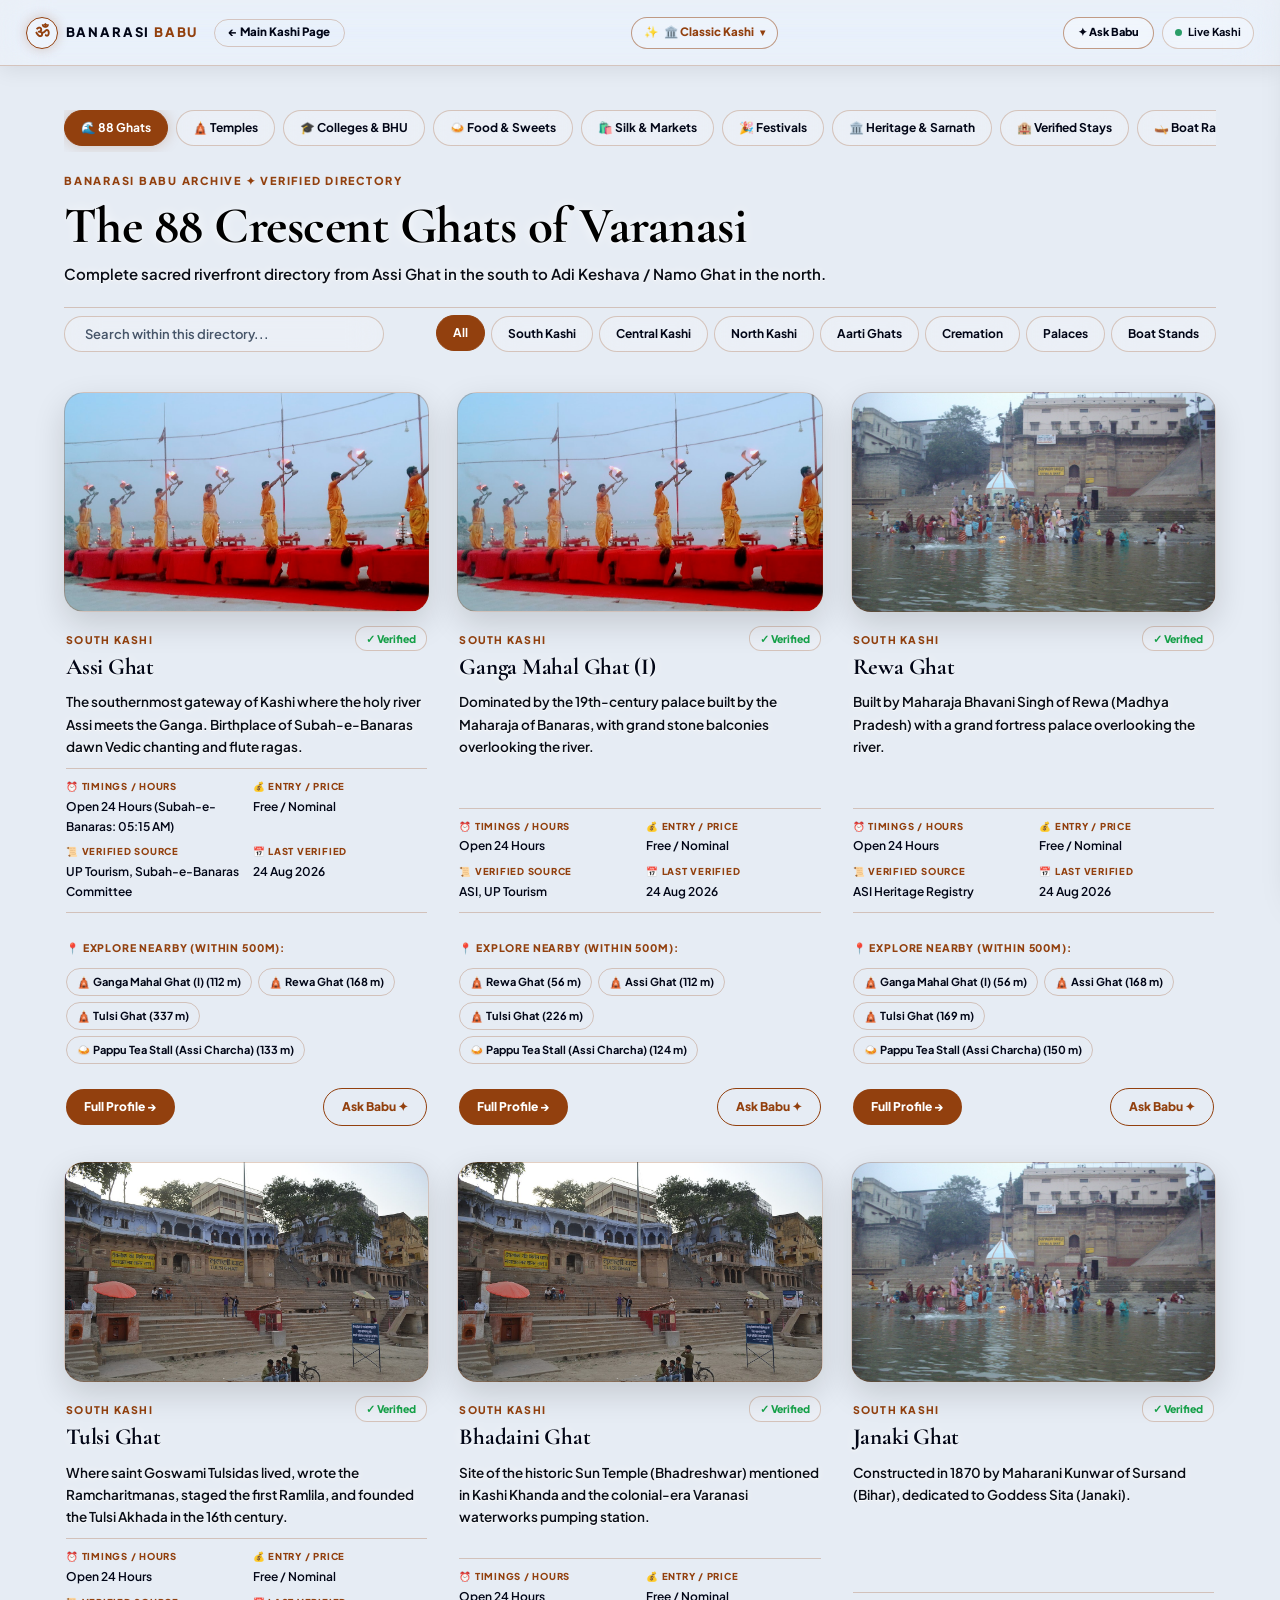
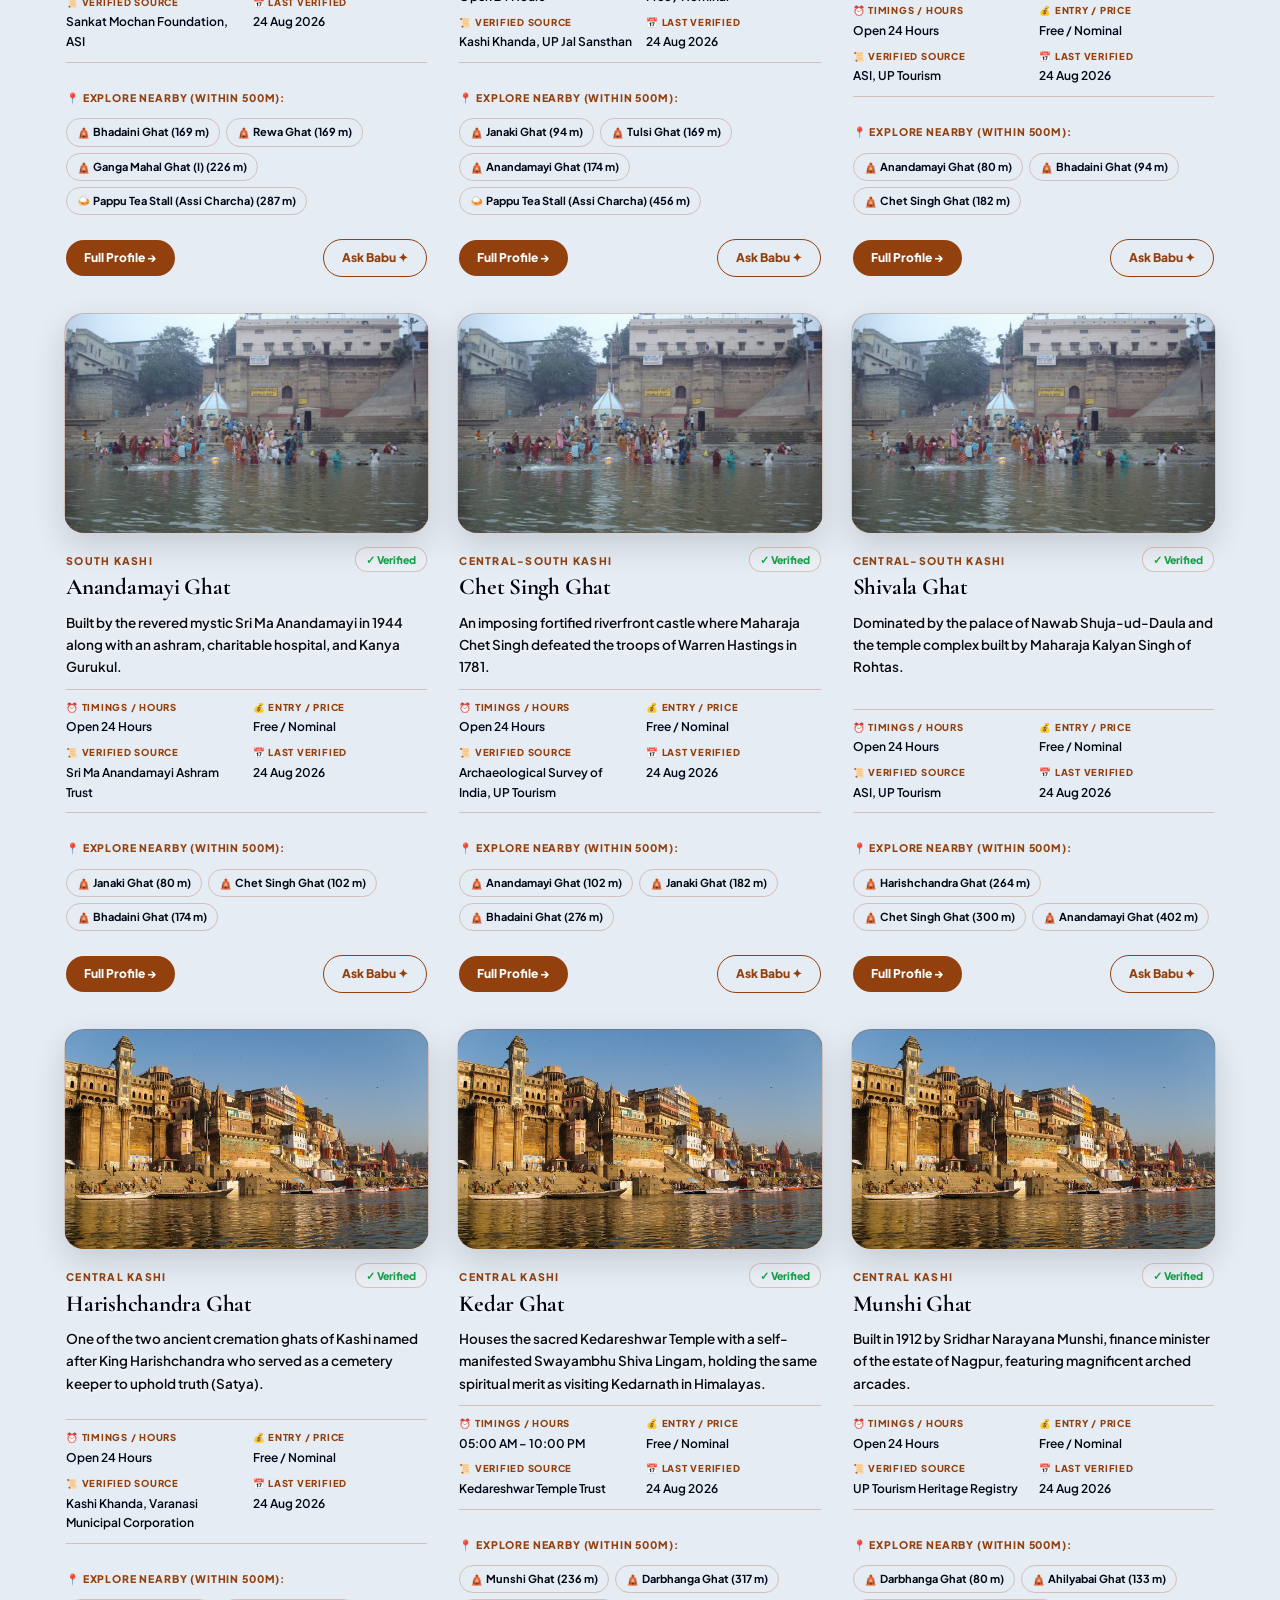
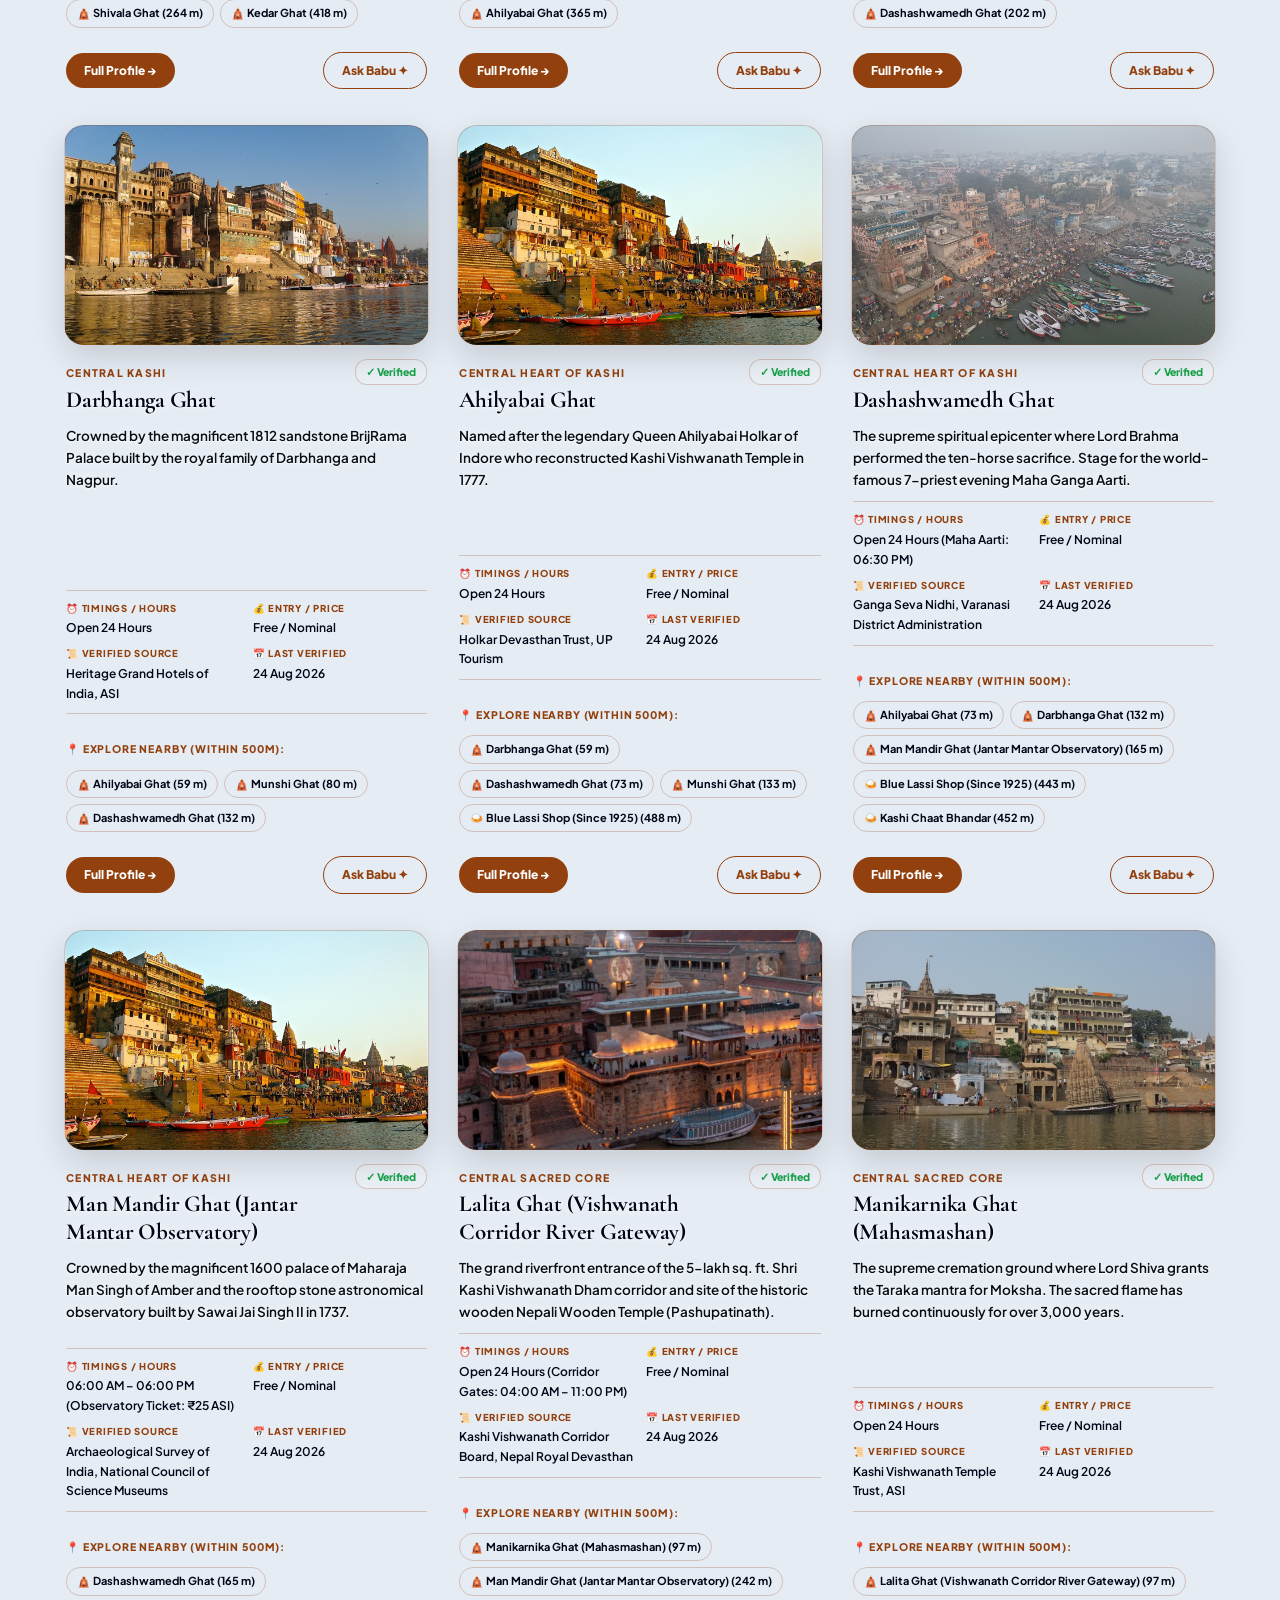
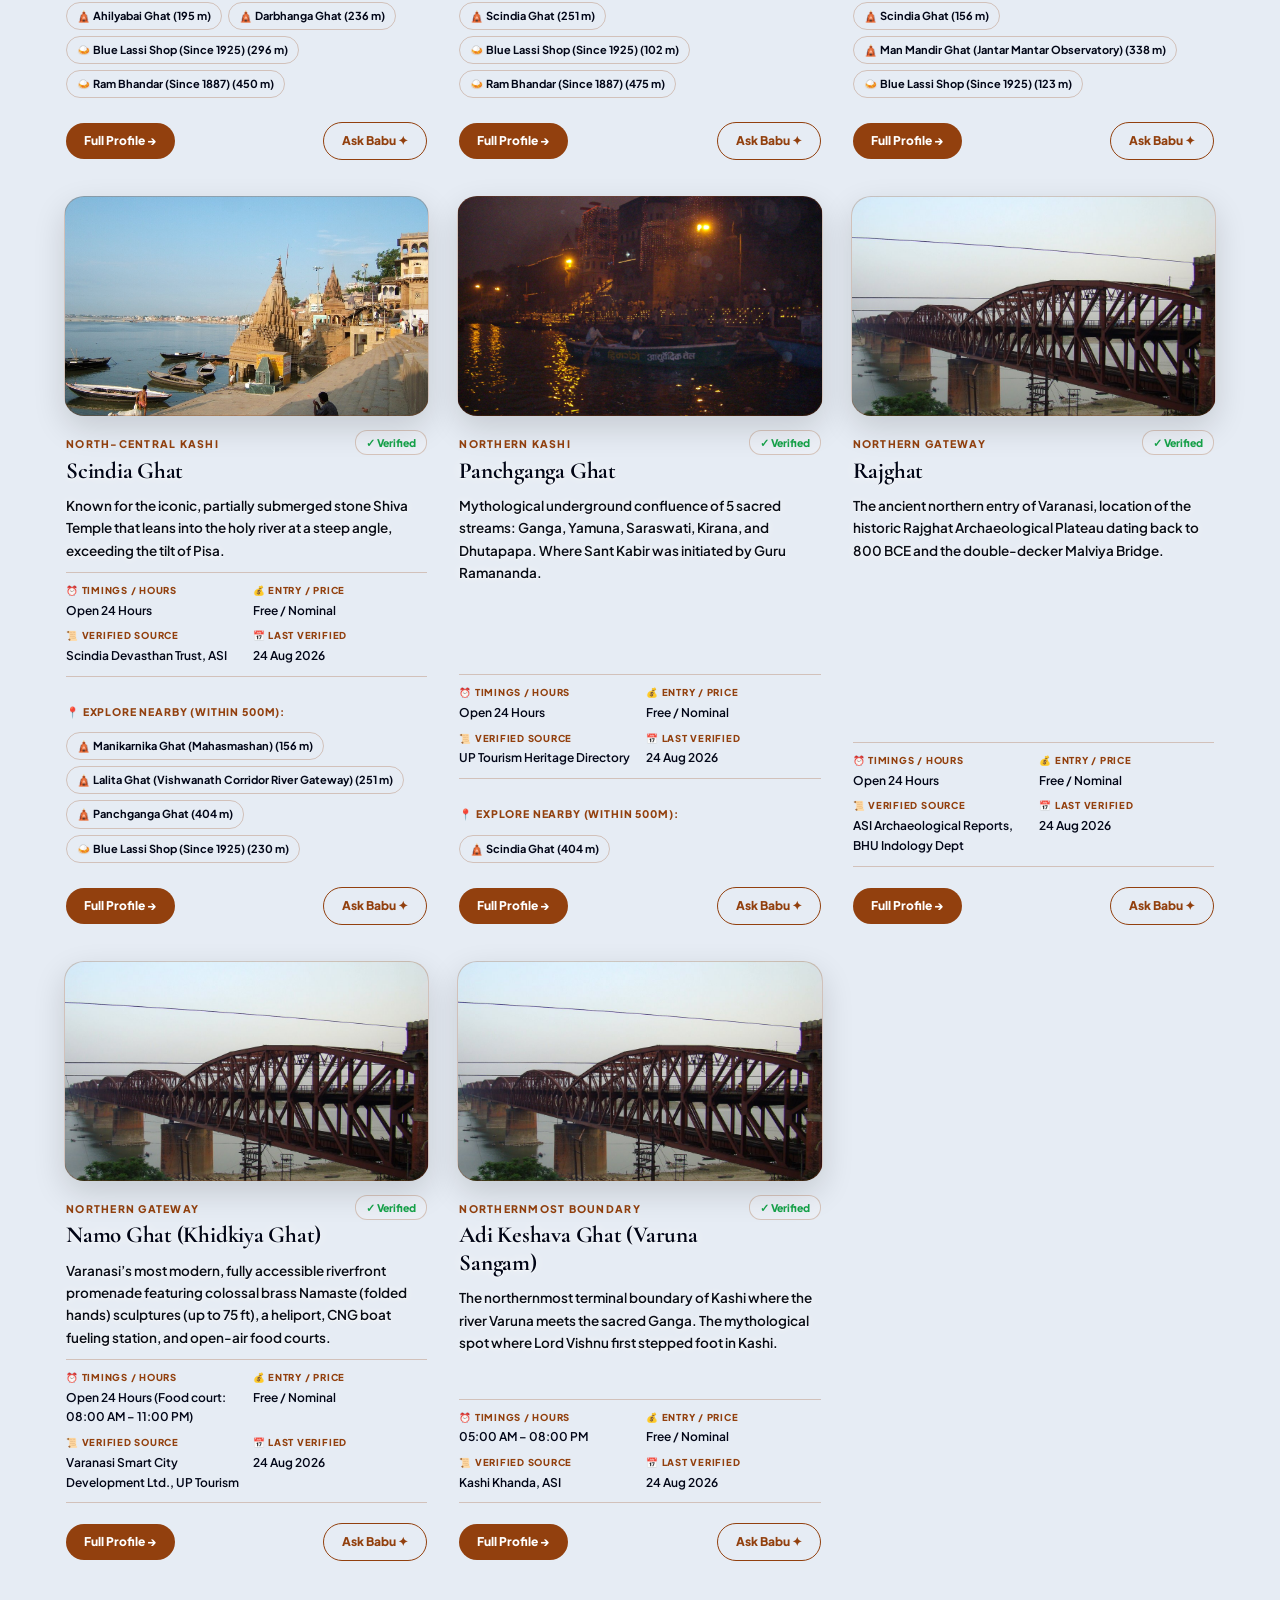
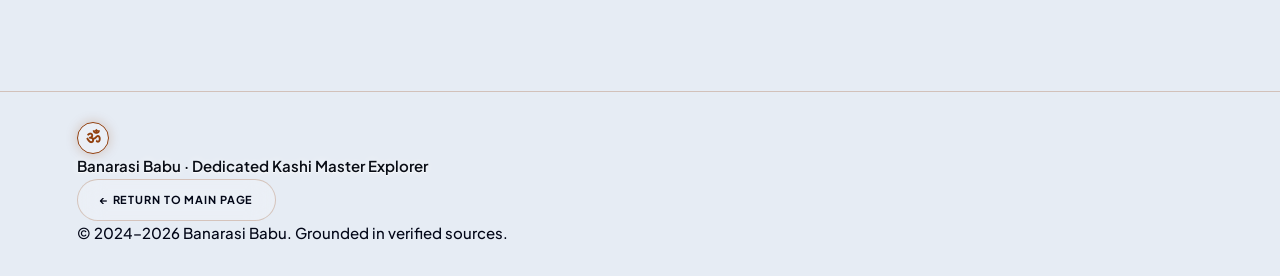
==== commit 9eb97301: "fix(perf): eliminate mobile scroll void and accelerate initial load with asset preloading and script" ====
--- a/category.html
+++ b/category.html
@@ -6,6 +6,9 @@
   <meta name="description" content="Banarasi Babu — Dedicated Master Explorer for Varanasi Ghats, Temples, Heritage, Food, and Markets.">
   <title>Master Explorer | Banarasi Babu</title>
   
+  <!-- Preload Critical Assets -->
+  <link rel="preload" href="photos/normal.jpg" as="image">
+
   <!-- Google Fonts: Cormorant Garamond (Editorial Serif) & Plus Jakarta Sans (Clean Modern UI) -->
   <link rel="preconnect" href="https://fonts.googleapis.com">
   <link rel="preconnect" href="https://fonts.gstatic.com" crossorigin>
@@ -234,24 +237,24 @@
   </footer>
 
   <!-- Master Knowledge Database Layer -->
-  <script src="data/places.js"></script>
-  <script src="data/ghats.js"></script>
-  <script src="data/activities.js"></script>
-  <script src="data/festivals.js"></script>
-  <script src="data/food.js"></script>
-  <script src="data/markets.js"></script>
-  <script src="data/hotels.js"></script>
-  <script src="data/culture.js"></script>
-  <script src="data/safety-transport.js"></script>
+  <script defer src="data/places.js"></script>
+  <script defer src="data/ghats.js"></script>
+  <script defer src="data/activities.js"></script>
+  <script defer src="data/festivals.js"></script>
+  <script defer src="data/food.js"></script>
+  <script defer src="data/markets.js"></script>
+  <script defer src="data/hotels.js"></script>
+  <script defer src="data/culture.js"></script>
+  <script defer src="data/safety-transport.js"></script>
   
   <!-- Core Engines Layer -->
-  <script src="engine/geo-engine.js"></script>
-  <script src="engine/live-engine.js"></script>
-  <script src="engine/festival-engine.js"></script>
-  <script src="engine/trip-memory.js"></script>
-  <script src="engine/ai-brain.js"></script>
+  <script defer src="engine/geo-engine.js"></script>
+  <script defer src="engine/live-engine.js"></script>
+  <script defer src="engine/festival-engine.js"></script>
+  <script defer src="engine/trip-memory.js"></script>
+  <script defer src="engine/ai-brain.js"></script>
 
   <!-- Category Page Dedicated Controller -->
-  <script src="category.js"></script>
+  <script defer src="category.js"></script>
 </body>
 </html>
--- a/styles.css
+++ b/styles.css
@@ -13,39 +13,39 @@
   --ease: cubic-bezier(0.2, 0.8, 0.2, 1);
 }
 
-/* ☀️ DAYTIME BASE MATRICES (Deep Ink Typography & Sheer Frosted Glass) */
+/* ☀️ DAYTIME BASE MATRICES (Deep Ink Typography & 100% Sheer Transparent Glass) */
 [data-theme-mode="day"] {
-  --bg-solid-base: #f8fafc;
+  --bg-solid-base: #e6ecf4;
   --text-primary: #020617;
   --text-secondary: #1e293b;
   --text-muted: #475569;
-  --header-bg: rgba(255, 255, 255, 0.45);
-  --header-border: rgba(0, 0, 0, 0.12);
-  --dropdown-bg: rgba(255, 255, 255, 0.45);
+  --header-bg: rgba(255, 255, 255, 0.22);
+  --header-border: rgba(0, 0, 0, 0.10);
+  --dropdown-bg: rgba(255, 255, 255, 0.25);
   --border-divider: rgba(0, 0, 0, 0.12);
-  --pill-bg: rgba(255, 255, 255, 0.35);
-  --tag-bg: rgba(255, 255, 255, 0.45);
+  --pill-bg: rgba(255, 255, 255, 0.20);
+  --tag-bg: rgba(255, 255, 255, 0.25);
   --card-bg: transparent;
-  --card-border: rgba(0, 0, 0, 0.12);
-  --card-hover-bg: rgba(255, 255, 255, 0.55);
+  --card-border: rgba(0, 0, 0, 0.10);
+  --card-hover-bg: rgba(255, 255, 255, 0.35);
   --photo-opacity: 1;
 }
 
-/* 🌙 NIGHTTIME / DUSK BASE MATRICES (Pure Luminous Typography & Sheer Nocturnal Glass) */
+/* 🌙 NIGHTTIME / DUSK BASE MATRICES (Pure Luminous Typography & 100% Sheer Nocturnal Glass) */
 [data-theme-mode="night"] {
   --bg-solid-base: #060c14;
   --text-primary: #ffffff;
   --text-secondary: #e2e8f0;
   --text-muted: #94a3b8;
-  --header-bg: rgba(8, 14, 24, 0.55);
-  --header-border: rgba(255, 255, 255, 0.14);
-  --dropdown-bg: rgba(8, 14, 24, 0.55);
-  --border-divider: rgba(255, 255, 255, 0.14);
+  --header-bg: rgba(8, 14, 24, 0.35);
+  --header-border: rgba(255, 255, 255, 0.12);
+  --dropdown-bg: rgba(8, 14, 24, 0.45);
+  --border-divider: rgba(255, 255, 255, 0.12);
   --pill-bg: rgba(255, 255, 255, 0.08);
-  --tag-bg: rgba(8, 14, 24, 0.55);
+  --tag-bg: rgba(8, 14, 24, 0.45);
   --card-bg: transparent;
-  --card-border: rgba(255, 255, 255, 0.14);
-  --card-hover-bg: rgba(14, 22, 36, 0.65);
+  --card-border: rgba(255, 255, 255, 0.12);
+  --card-hover-bg: rgba(14, 22, 36, 0.45);
   --photo-opacity: 1;
 }
 
@@ -161,7 +161,9 @@
 html {
   scroll-behavior: smooth;
   font-size: 16px;
-  background-color: #060c14;
+  background-color: var(--bg-solid-base);
+  -webkit-text-size-adjust: 100%;
+  text-size-adjust: 100%;
 }
 
 body {
@@ -174,7 +176,9 @@
   overflow-x: hidden;
   -webkit-font-smoothing: antialiased;
   min-height: 100vh;
-  background-color: transparent !important;
+  min-height: 100dvh;
+  background-color: var(--bg-solid-base);
+  -webkit-overflow-scrolling: touch;
 }
 
 a {
@@ -270,11 +274,19 @@
    -------------------------------------------------------------------------- */
 .ambient-living-bg-container {
   position: fixed;
-  inset: 0;
+  top: 0;
+  left: 0;
+  right: 0;
+  bottom: 0;
+  width: 100%;
+  height: 100%;
+  min-height: 100vh;
+  min-height: 100dvh;
+  min-height: -webkit-fill-available;
   z-index: -1;
   pointer-events: none;
   overflow: hidden;
-  background: transparent;
+  background: var(--bg-solid-base);
 }
 
 .living-photo-layer {
@@ -1854,30 +1866,65 @@
   font-size: 12px;
 }
 
-/* Mobile Drawer */
+/* Mobile Drawer (100% Sheer Transparent Glass) */
 .mobile-drawer {
   position: fixed;
   inset: 0 0 0 auto;
   width: min(320px, 85vw);
-  background: var(--tag-bg);
+  background: var(--dropdown-bg);
   backdrop-filter: blur(28px) saturate(180%);
   -webkit-backdrop-filter: blur(28px);
   z-index: 130;
-  padding: 24px;
+  padding: 24px 20px;
   display: flex;
   flex-direction: column;
-  gap: 20px;
+  gap: 16px;
   transform: translateX(110%);
-  transition: transform 0.4s var(--ease);
-  box-shadow: -10px 0 30px rgba(0, 0, 0, 0.15);
+  transition: transform 0.35s var(--ease);
+  box-shadow: -10px 0 35px rgba(0, 0, 0, 0.25);
+  border-left: 1px solid var(--border-divider);
+  overflow-y: auto;
 }
 
 .mobile-drawer.open { transform: none; }
-.drawer-head { display: flex; justify-content: space-between; align-items: center; }
-.drawer-title { font-size: 10px; font-weight: 800; color: var(--text-accent); display: block; margin-bottom: 8px; }
-.drawer-themes { display: flex; flex-wrap: wrap; gap: 6px; }
-.drawer-links { display: flex; flex-direction: column; gap: 12px; margin-top: auto; }
-.d-link { font-family: var(--serif); font-size: 18px; color: var(--text-primary); border-bottom: 1px solid var(--border-divider); padding-bottom: 6px; }
+.drawer-head { display: flex; justify-content: space-between; align-items: center; padding-bottom: 8px; border-bottom: 1px solid var(--border-divider); }
+.drawer-title { font-size: 10px; font-weight: 800; color: var(--text-accent); display: block; margin-bottom: 8px; letter-spacing: 0.1em; text-transform: uppercase; }
+.drawer-themes { display: grid; grid-template-columns: 1fr 1fr; gap: 6px; }
+
+.drawer-themes .nav-pill {
+  padding: 8px 10px;
+  background: var(--pill-bg);
+  backdrop-filter: blur(14px);
+  -webkit-backdrop-filter: blur(14px);
+  border: 1px solid var(--border-divider);
+  border-radius: 12px;
+  font-size: 11px;
+  font-weight: 700;
+  color: var(--text-primary);
+  text-align: left;
+  transition: all 0.2s ease;
+  cursor: pointer;
+  white-space: nowrap;
+  overflow: hidden;
+  text-overflow: ellipsis;
+}
+
+.drawer-themes .nav-pill:hover {
+  background: var(--pill-bg);
+  border-color: var(--text-accent);
+  color: var(--text-accent);
+}
+
+.drawer-themes .nav-pill.active {
+  background: var(--pill-bg);
+  border-color: var(--text-accent);
+  color: var(--text-accent);
+  box-shadow: 0 0 10px var(--theme-glow);
+}
+
+.drawer-links { display: flex; flex-direction: column; gap: 6px; margin-top: 8px; padding-top: 12px; border-top: 1px solid var(--border-divider); }
+.d-link { font-family: var(--sans); font-size: 13.5px; font-weight: 700; color: var(--text-primary); border-bottom: 1px solid var(--border-divider); padding: 8px 4px; display: flex; justify-content: space-between; align-items: center; transition: all 0.2s ease; }
+.d-link:hover { color: var(--text-accent); padding-left: 6px; }
 
 /* --------------------------------------------------------------------------
    FOOTER
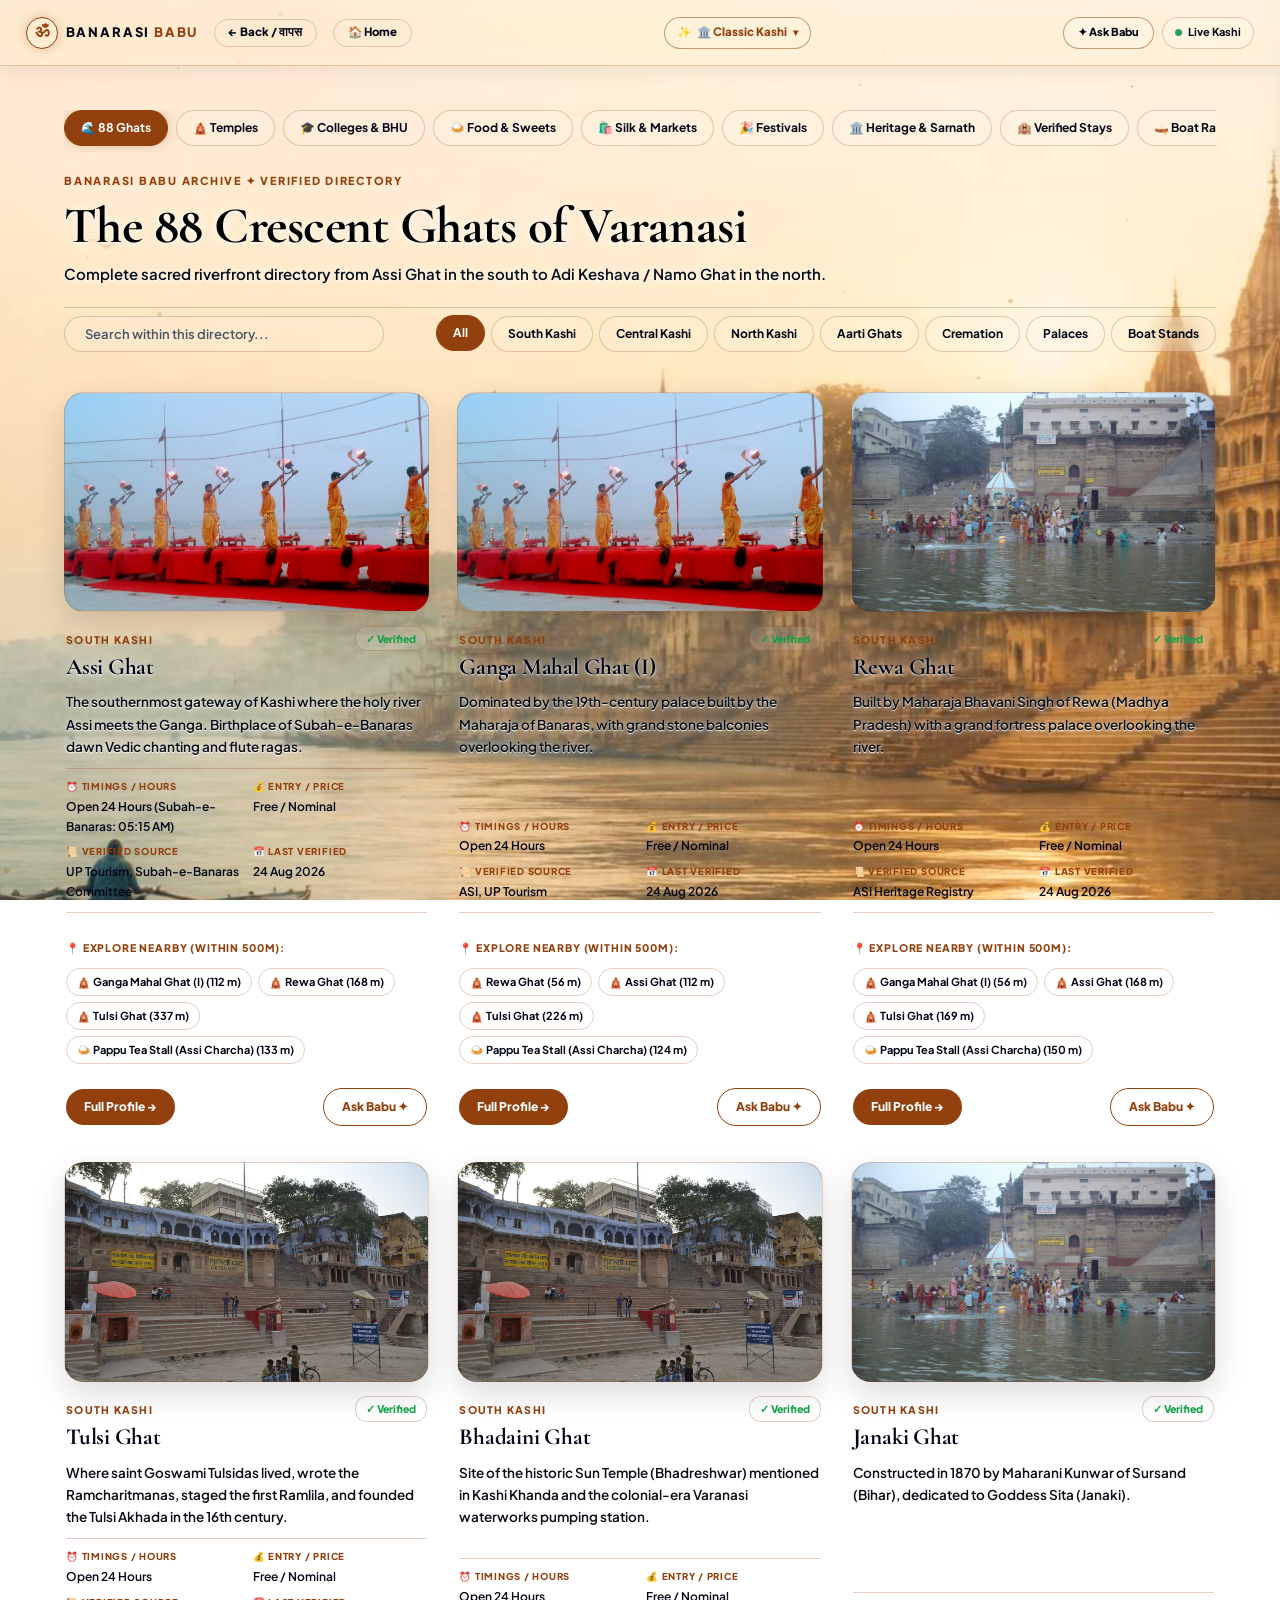
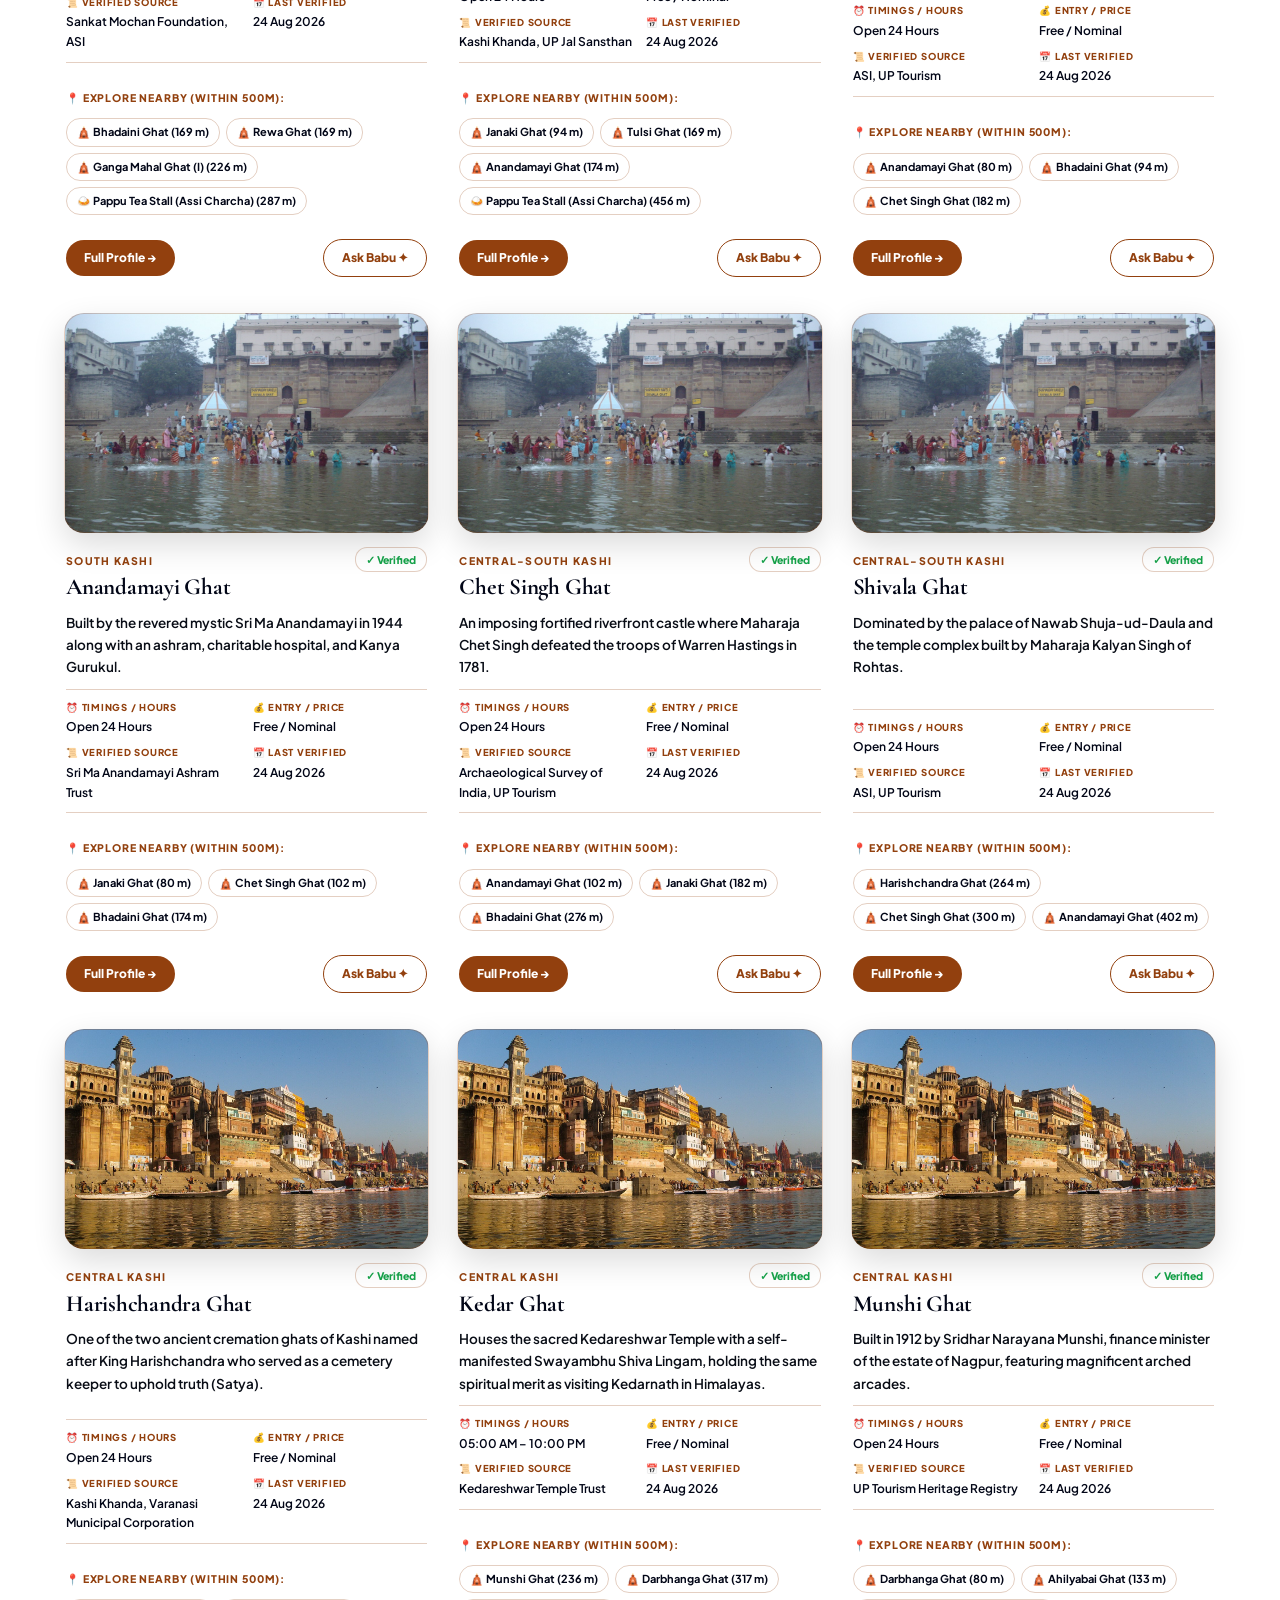
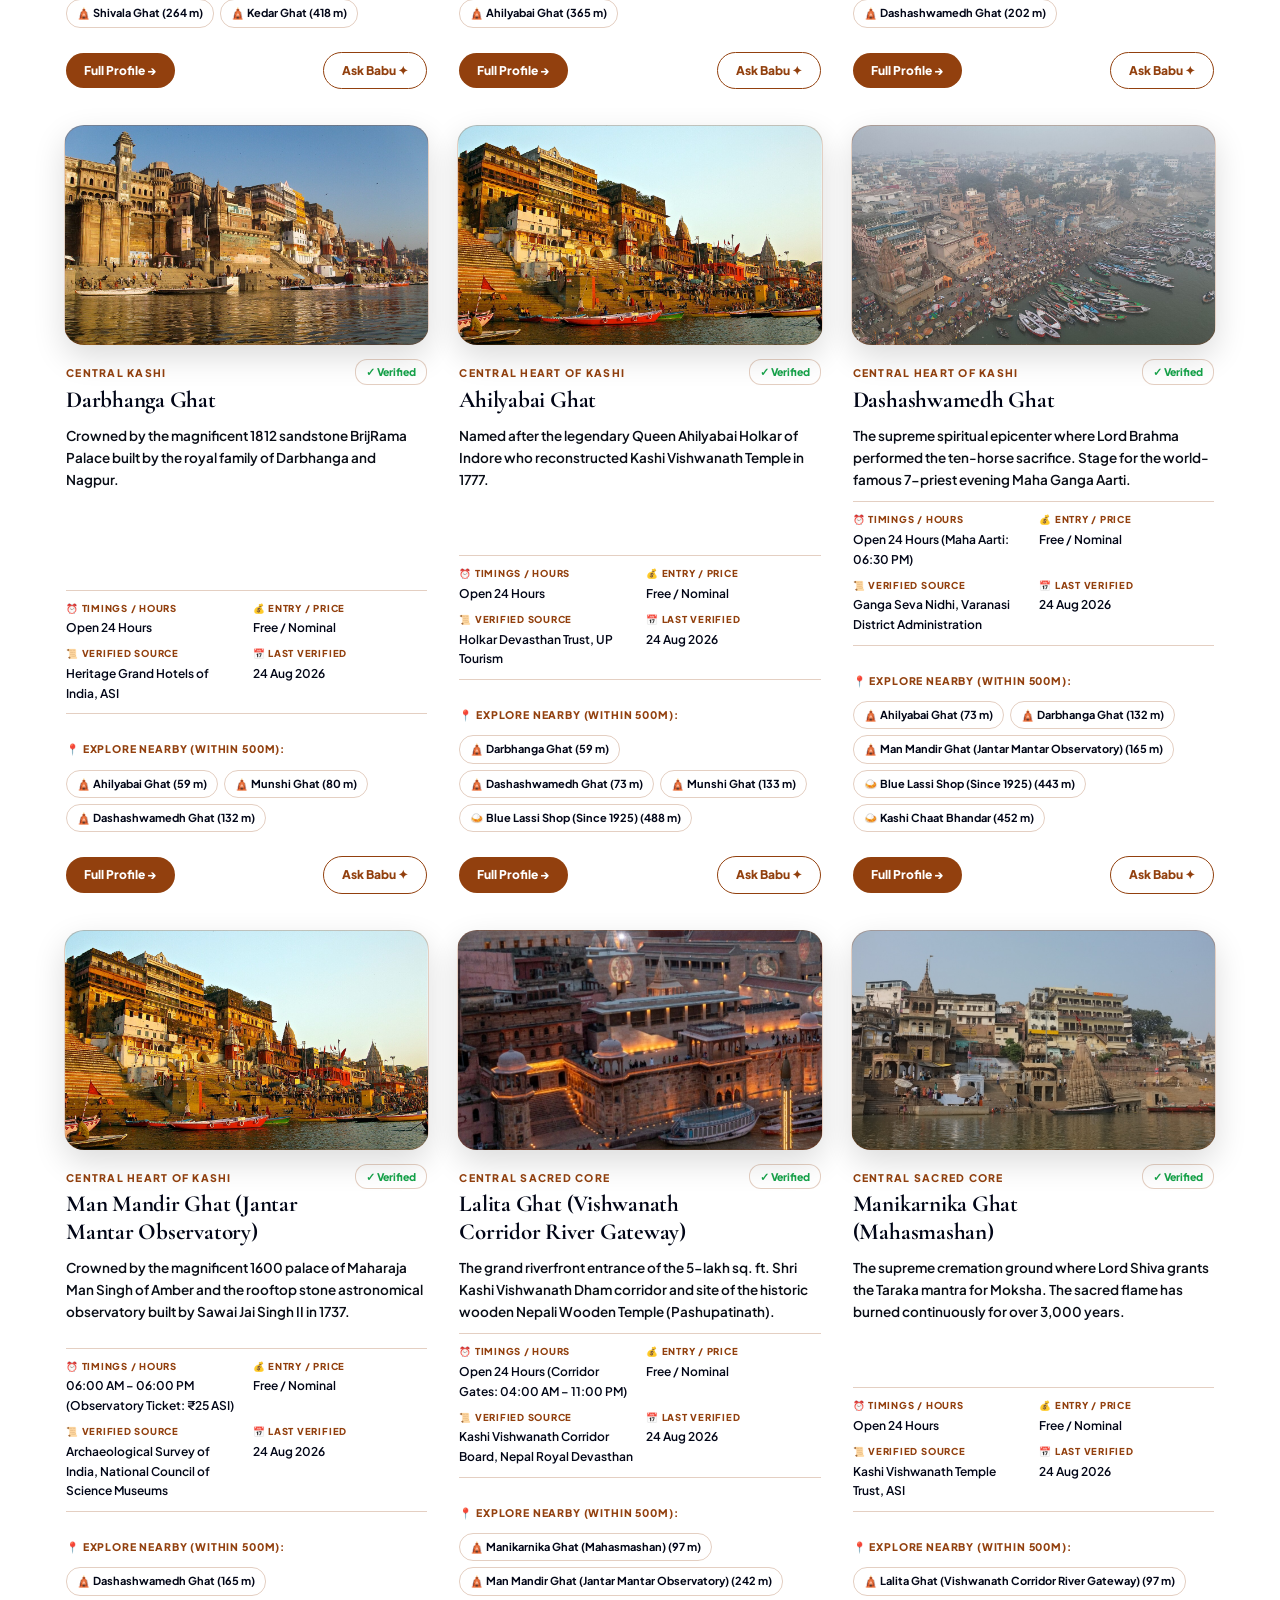
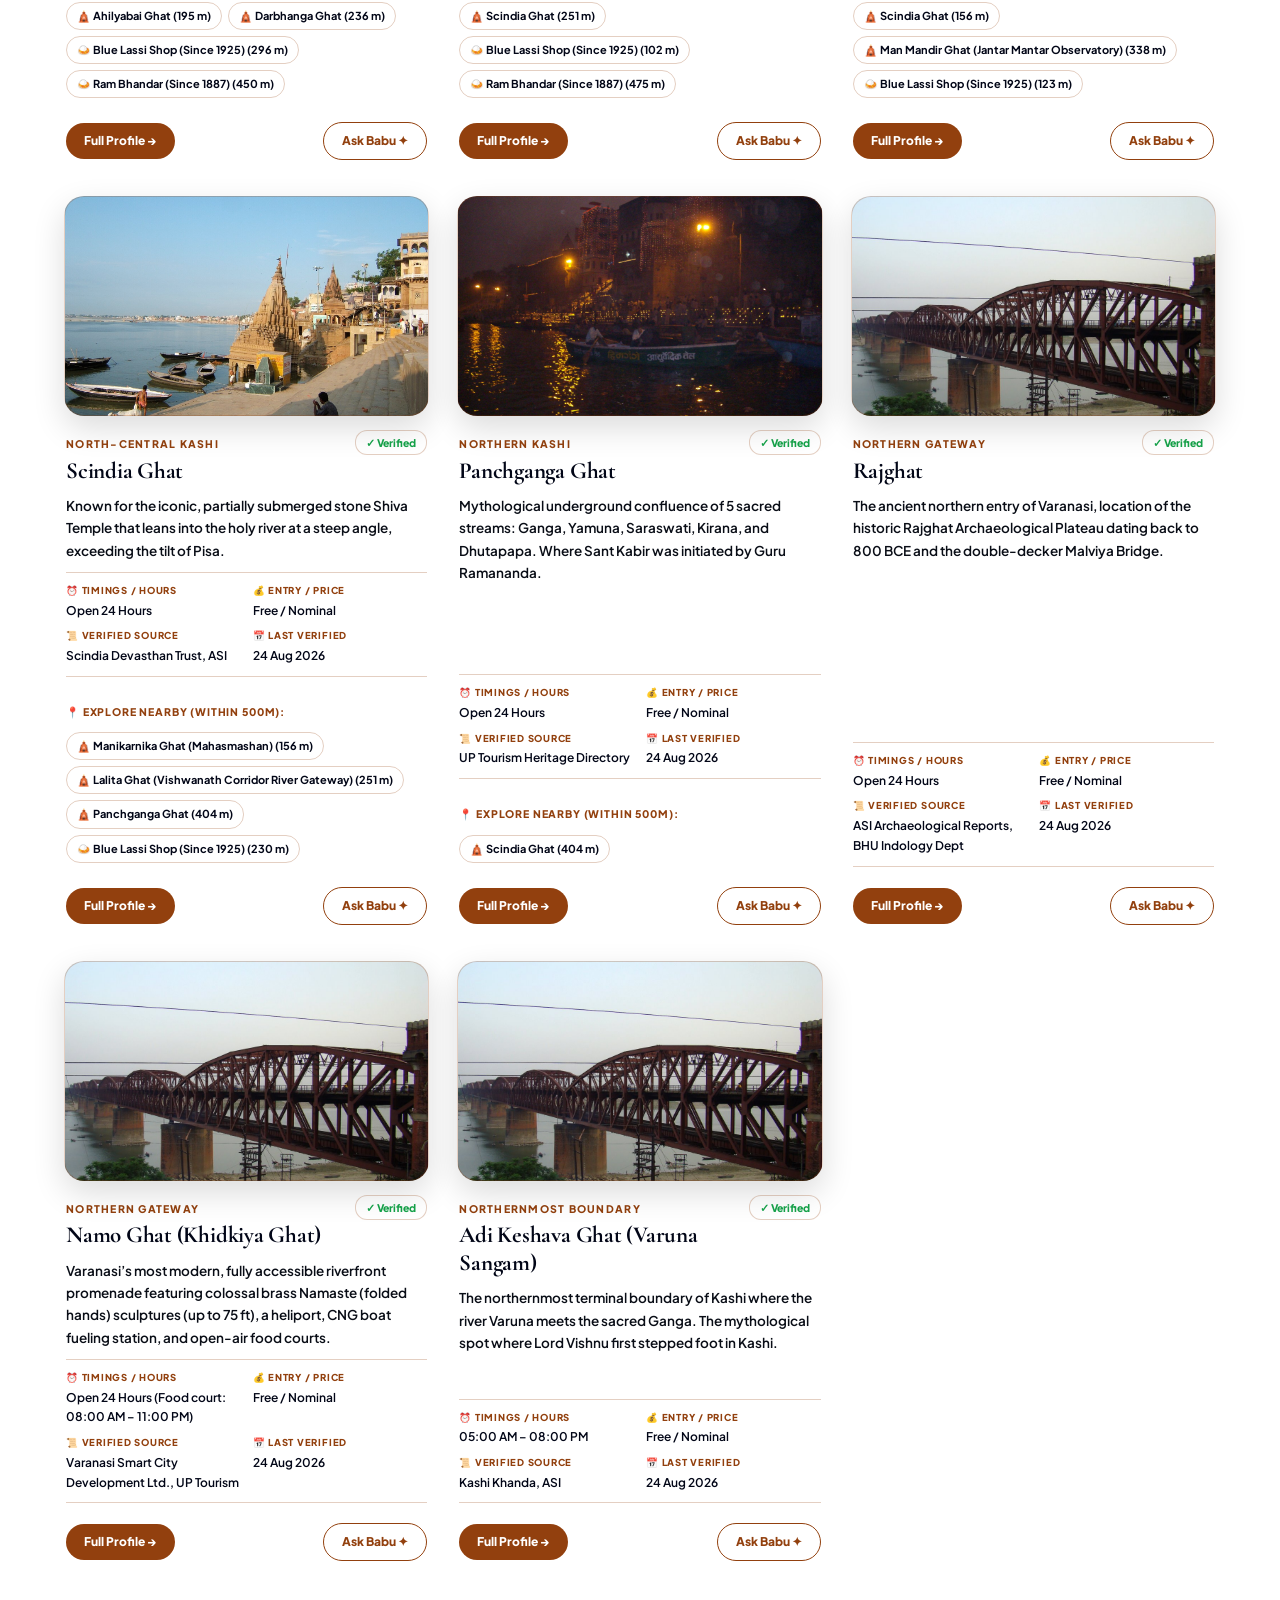
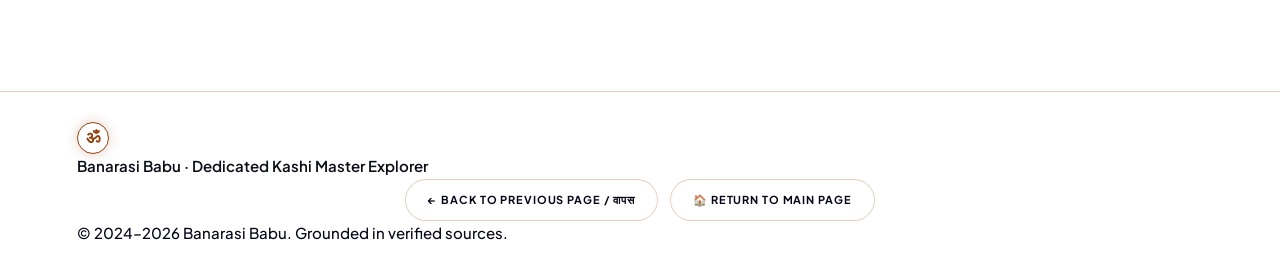
==== commit a0d2a06d: "feat(ux): add smart back navigation, quick scroll return, outside click & escape dismissal on all mo" ====
--- a/category.html
+++ b/category.html
@@ -36,7 +36,8 @@
         <span class="brand-om" aria-hidden="true">ॐ</span>
         <span class="brand-name">BANARASI <em>BABU</em></span>
       </a>
-      <a href="index.html" class="back-home-pill">← Main Kashi Page</a>
+      <button class="back-home-pill" data-action="go-back" aria-label="Go back">← Back / वापस</button>
+      <a href="index.html" class="back-home-pill">🏠 Home</a>
       <span class="mode-badge" data-mode-indicator>☀️ DAYLIGHT MOOD</span>
     </div>
 
@@ -231,7 +232,10 @@
         <span class="brand-om">ॐ</span>
         <p>Banarasi Babu · Dedicated Kashi Master Explorer</p>
       </div>
-      <a href="index.html" class="btn-glass">← Return to Main Page</a>
+      <div style="display: flex; gap: 12px; flex-wrap: wrap; justify-content: center;">
+        <button class="btn-glass" data-action="go-back">← Back to Previous Page / वापस</button>
+        <a href="index.html" class="btn-glass">🏠 Return to Main Page</a>
+      </div>
       <div class="footer-copy">© 2024–2026 Banarasi Babu. Grounded in verified sources.</div>
     </div>
   </footer>
--- a/styles.css
+++ b/styles.css
@@ -13,39 +13,39 @@
   --ease: cubic-bezier(0.2, 0.8, 0.2, 1);
 }
 
-/* ☀️ DAYTIME BASE MATRICES (Deep Ink Typography & 100% Sheer Transparent Glass) */
+/* ☀️ DAYTIME BASE MATRICES (Deep Ink Typography & 90% Sheer Transparent Glass) */
 [data-theme-mode="day"] {
-  --bg-solid-base: #e6ecf4;
+  --bg-solid-base: transparent;
   --text-primary: #020617;
   --text-secondary: #1e293b;
   --text-muted: #475569;
-  --header-bg: rgba(255, 255, 255, 0.22);
+  --header-bg: rgba(255, 255, 255, 0.12);
   --header-border: rgba(0, 0, 0, 0.10);
-  --dropdown-bg: rgba(255, 255, 255, 0.25);
-  --border-divider: rgba(0, 0, 0, 0.12);
-  --pill-bg: rgba(255, 255, 255, 0.20);
-  --tag-bg: rgba(255, 255, 255, 0.25);
+  --dropdown-bg: rgba(255, 255, 255, 0.15);
+  --border-divider: rgba(0, 0, 0, 0.10);
+  --pill-bg: rgba(255, 255, 255, 0.12);
+  --tag-bg: rgba(255, 255, 255, 0.15);
   --card-bg: transparent;
   --card-border: rgba(0, 0, 0, 0.10);
-  --card-hover-bg: rgba(255, 255, 255, 0.35);
+  --card-hover-bg: rgba(255, 255, 255, 0.22);
   --photo-opacity: 1;
 }
 
-/* 🌙 NIGHTTIME / DUSK BASE MATRICES (Pure Luminous Typography & 100% Sheer Nocturnal Glass) */
+/* 🌙 NIGHTTIME / DUSK BASE MATRICES (Pure Luminous Typography & 90% Sheer Nocturnal Glass) */
 [data-theme-mode="night"] {
-  --bg-solid-base: #060c14;
+  --bg-solid-base: transparent;
   --text-primary: #ffffff;
   --text-secondary: #e2e8f0;
   --text-muted: #94a3b8;
-  --header-bg: rgba(8, 14, 24, 0.35);
+  --header-bg: rgba(8, 14, 24, 0.20);
   --header-border: rgba(255, 255, 255, 0.12);
-  --dropdown-bg: rgba(8, 14, 24, 0.45);
+  --dropdown-bg: rgba(8, 14, 24, 0.25);
   --border-divider: rgba(255, 255, 255, 0.12);
   --pill-bg: rgba(255, 255, 255, 0.08);
-  --tag-bg: rgba(8, 14, 24, 0.45);
+  --tag-bg: rgba(8, 14, 24, 0.25);
   --card-bg: transparent;
   --card-border: rgba(255, 255, 255, 0.12);
-  --card-hover-bg: rgba(14, 22, 36, 0.45);
+  --card-hover-bg: rgba(14, 22, 36, 0.35);
   --photo-opacity: 1;
 }
 
@@ -161,7 +161,7 @@
 html {
   scroll-behavior: smooth;
   font-size: 16px;
-  background-color: var(--bg-solid-base);
+  background-color: transparent !important;
   -webkit-text-size-adjust: 100%;
   text-size-adjust: 100%;
 }
@@ -177,7 +177,7 @@
   -webkit-font-smoothing: antialiased;
   min-height: 100vh;
   min-height: 100dvh;
-  background-color: var(--bg-solid-base);
+  background-color: transparent !important;
   -webkit-overflow-scrolling: touch;
 }
 
@@ -283,10 +283,10 @@
   min-height: 100vh;
   min-height: 100dvh;
   min-height: -webkit-fill-available;
-  z-index: -1;
+  z-index: 0;
   pointer-events: none;
   overflow: hidden;
-  background: var(--bg-solid-base);
+  background: transparent;
 }
 
 .living-photo-layer {
@@ -641,6 +641,11 @@
   height: 2px;
   width: 18px;
   margin: 3px 0;
+}
+
+main {
+  position: relative;
+  z-index: 10;
 }
 
 /* --------------------------------------------------------------------------
@@ -2186,3 +2191,39 @@
   .fw-footer-grid { grid-template-columns: 1fr; gap: 24px; }
   .fw-footer-bottom { flex-direction: column; align-items: flex-start; }
 }
+
+/* --------------------------------------------------------------------------
+   FLOATING QUICK RETURN BUTTON
+   -------------------------------------------------------------------------- */
+.floating-scroll-top-btn {
+  position: fixed;
+  bottom: 24px;
+  right: 24px;
+  z-index: 999;
+  padding: 10px 18px;
+  border-radius: 30px;
+  background: var(--header-bg);
+  color: var(--text-primary);
+  border: 1px solid var(--border-divider);
+  backdrop-filter: blur(20px);
+  -webkit-backdrop-filter: blur(20px);
+  font-size: 13px;
+  font-weight: 700;
+  cursor: pointer;
+  box-shadow: 0 4px 20px rgba(0, 0, 0, 0.15);
+  opacity: 0;
+  visibility: hidden;
+  transform: translateY(12px);
+  transition: all 0.3s var(--ease);
+}
+
+.floating-scroll-top-btn.visible {
+  opacity: 1;
+  visibility: visible;
+  transform: translateY(0);
+}
+
+.floating-scroll-top-btn:hover {
+  background: var(--text-accent);
+  color: #ffffff;
+}
--- a/category.css
+++ b/category.css
@@ -6,6 +6,8 @@
 .category-page-main {
   min-height: 100vh;
   padding-top: 86px;
+  position: relative;
+  z-index: 10;
 }
 
 /* --------------------------------------------------------------------------
